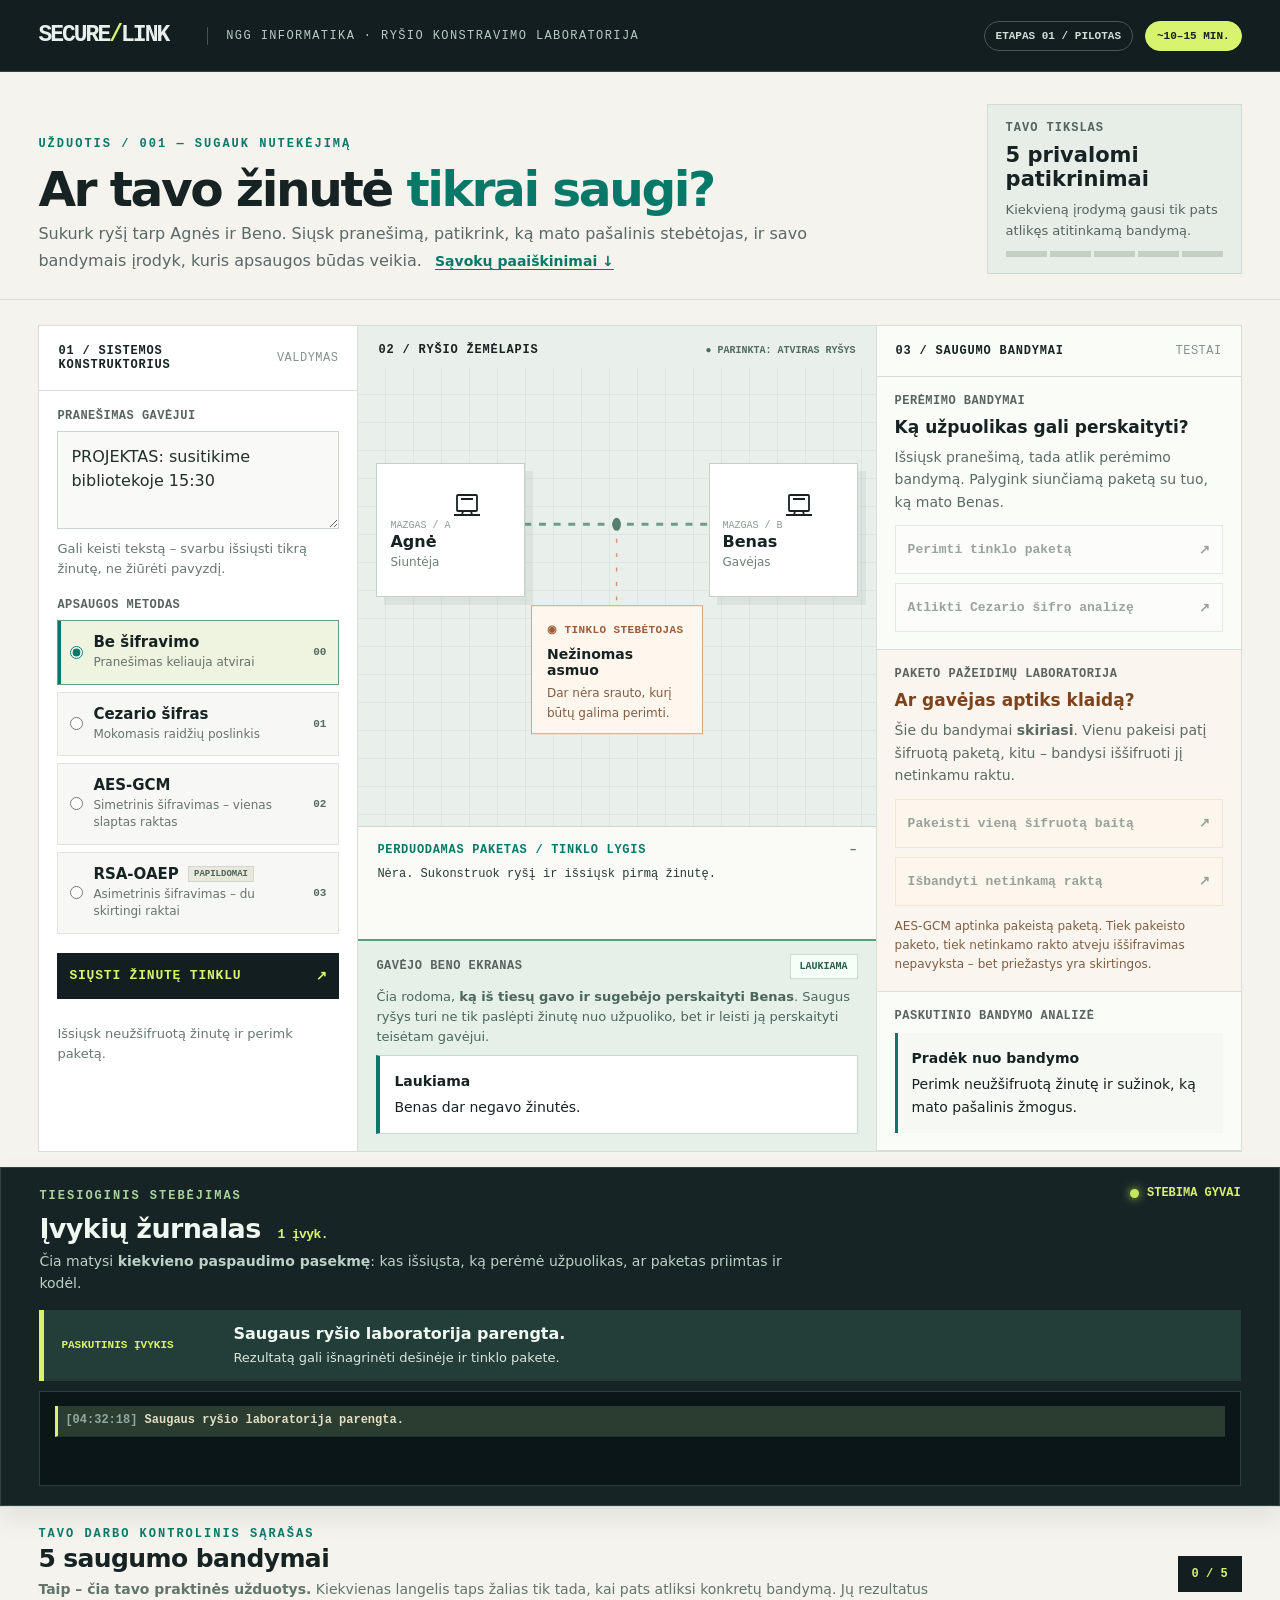
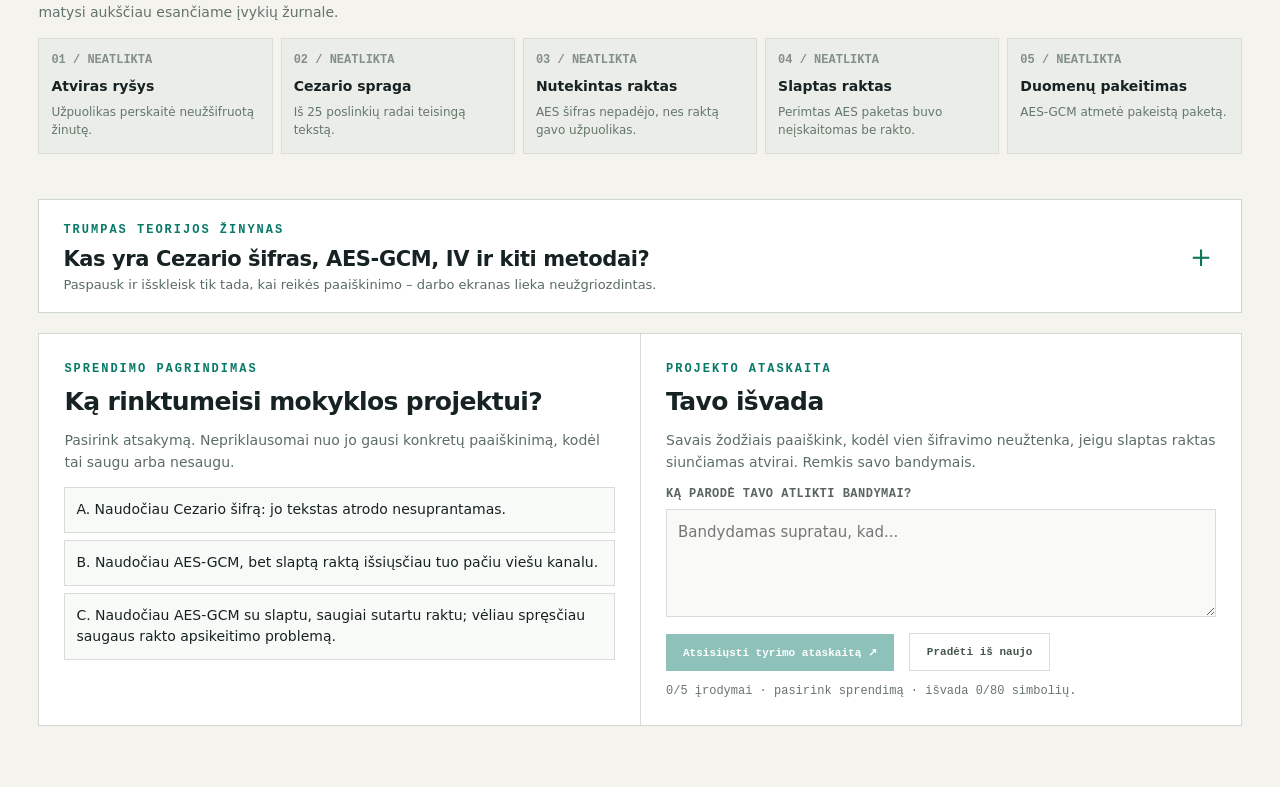
==== secure-link.html @ 9d801fdf "Add files via upload" ====
<!DOCTYPE html>
<html lang="lt">
<head>
<meta charset="utf-8">
<meta name="viewport" content="width=device-width, initial-scale=1">
<meta name="theme-color" content="#11191a">
<title>SECURE / LINK — ryšio konstravimo laboratorija</title>
<style>
:root{--paper:#f4f3ee;--ink:#172223;--ink2:#4b5858;--line:#d9ddd8;--dark:#131e20;--lime:#d8f36d;--teal:#087968;--orange:#f3ab68;--red:#b34d40;--green:#17795e;--mono:'Space Mono',ui-monospace,Consolas,monospace;--font:'DM Sans',system-ui,-apple-system,'Segoe UI',sans-serif}*{box-sizing:border-box}body{margin:0;background:var(--paper);color:var(--ink);font-family:var(--font)}button,input,textarea,select{font:inherit}button{cursor:pointer}button:disabled{opacity:.46;cursor:not-allowed}button:focus-visible,input:focus-visible,textarea:focus-visible,select:focus-visible{outline:3px solid #4a8bbf;outline-offset:3px}a{color:inherit}.top{height:72px;background:var(--dark);color:#e9f0eb;display:flex;align-items:center;gap:22px;padding:0 clamp(18px,3vw,46px);border-bottom:1px solid #344242}.brand{font:700 23px/1 var(--mono);letter-spacing:-2px;white-space:nowrap}.brand span{color:var(--lime)}.top-mid{font:400 10px/1.5 var(--mono);text-transform:uppercase;letter-spacing:1.4px;color:#b8c9c5;margin-left:17px;border-left:1px solid #465551;padding-left:18px}.top-right{margin-left:auto;display:flex;align-items:center;gap:12px}.pill{border:1px solid #475854;color:#d0ddd6;border-radius:99px;padding:8px 11px;font:700 10px var(--mono);white-space:nowrap}.pilot-pill{background:var(--lime);color:#172223;border-color:var(--lime)}.under{padding:32px clamp(18px,3vw,46px) 25px;display:flex;align-items:end;justify-content:space-between;gap:22px;border-bottom:1px solid var(--line)}.overline{font:700 10px/1.7 var(--mono);letter-spacing:2px;color:var(--teal)}h1{margin:10px 0 7px;font-size:clamp(30px,3.8vw,54px);line-height:1.02;letter-spacing:-2.4px;font-weight:800}h1 em{font-style:normal;color:var(--teal)}.intro{margin:0;max-width:620px;color:#5a6866;font-size:14px;line-height:1.5}.goal{background:#e7ede7;border:1px solid #cfdbd4;max-width:255px;min-width:210px;padding:16px 18px}.goal .label{font:700 10px var(--mono);letter-spacing:1px;color:#55635e}.goal strong{display:block;margin:8px 0;font-size:20px}.goal small{font-size:11px;color:#56645e}.workspace{display:grid;grid-template-columns:minmax(250px,295px) minmax(420px,1fr) minmax(280px,320px);gap:0;padding:25px clamp(18px,3vw,46px) 0;max-width:1740px;margin:auto}.pane{min-width:0;background:white;border:1px solid var(--line)}.pane+.pane{border-left:0}.pane-head{padding:17px 19px;border-bottom:1px solid var(--line);display:flex;align-items:center;justify-content:space-between;gap:9px}.pane-title{font:700 11px var(--mono);letter-spacing:.8px;text-transform:uppercase}.pane-code{font:10px var(--mono);color:#84938d}.controls{padding:18px;display:flex;flex-direction:column;gap:19px}.field-label{font:700 10px var(--mono);letter-spacing:.6px;color:#59645f;display:block;margin-bottom:8px;text-transform:uppercase}.message-input{width:100%;min-height:98px;padding:13px;border:1px solid #cad3ce;resize:vertical;line-height:1.5;color:#22302c;background:#f9faf8;font-size:14px;border-radius:0}.hint{color:#677670;font-size:11px;line-height:1.5;margin-top:6px}.mode-list{display:grid;gap:7px}.mode-choice{display:flex;align-items:center;gap:10px;padding:12px 10px;background:#f7f8f5;border:1px solid #e0e4de;cursor:pointer;transition:border-color .15s,background .15s}.mode-choice:has(input:checked){background:#eff4e0;border-color:#649e89;box-shadow:inset 3px 0 0 var(--teal)}.mode-choice input{accent-color:var(--teal);margin:0}.mode-choice b{font-size:13px;display:block}.mode-choice small{font-size:10px;display:block;color:#67736c;margin-top:3px}.mode-badge{margin-left:auto;font:700 9px var(--mono);color:#566b5d}.option-row{display:grid;grid-template-columns:1fr 1fr;gap:7px}.smallopt{font-size:12px;border:1px solid var(--line);background:#f7f9f6;min-height:48px;padding:9px;color:var(--ink2);text-align:center}.smallopt.active{background:#e5f2e5;border-color:#61a58e;color:#175c4c;font-weight:700}.control-slider{display:flex;gap:12px;align-items:center}.control-slider input{flex:1;min-width:0;accent-color:var(--teal)}.control-slider output{font:700 15px var(--mono);min-width:24px}.send{width:100%;background:var(--dark);color:var(--lime);padding:15px 12px;border:0;text-transform:uppercase;letter-spacing:.8px;font:700 12px var(--mono);display:flex;justify-content:space-between;align-items:center;gap:7px}.send:hover{background:#2c4545}.main-stage{background:#e9efea;position:relative;display:flex;flex-direction:column;min-height:585px;overflow:hidden}.stage-top{padding:17px 20px 10px;display:flex;align-items:center;justify-content:space-between}.stage-top .status{font:700 10px var(--mono);color:#4e6c5f}.network-board{position:relative;flex:1;min-height:330px;background:linear-gradient(rgba(102,126,114,.08) 1px,transparent 1px),linear-gradient(90deg,rgba(102,126,114,.08) 1px,transparent 1px);background-size:28px 28px;background-position:-1px -1px}.wires{position:absolute;inset:0;width:100%;height:100%;pointer-events:none}.wire{stroke:#6d9d8a;stroke-width:2.2;stroke-dasharray:8 9;fill:none}.wire-b{stroke:#de9366;stroke-width:1.7;stroke-dasharray:3 8;fill:none}.packet-dot{fill:#ffb46f;filter:drop-shadow(0 0 5px #db904d);opacity:0}.packet-dot.fly{opacity:1;animation:travel 1.4s ease-in-out forwards}@keyframes travel{0%{transform:translateX(0);opacity:0}10%{opacity:1}85%{opacity:1}100%{transform:translateX(100px);opacity:0}}.moving-packet{position:absolute;z-index:3;left:25%;top:30%;display:none;font:700 18px var(--mono);color:#c4663a;text-shadow:0 0 13px #ffd69b;pointer-events:none}.moving-packet.go{display:block;animation:packetTravel 1.15s ease-in-out both}@keyframes packetTravel{from{transform:translateX(0);opacity:0}15%{opacity:1}85%{opacity:1}to{transform:translateX(min(32vw,340px));opacity:0}}.endpoint{position:absolute;width:149px;min-height:134px;background:#fff;border:1px solid #c5d1c8;box-shadow:8px 8px 0 rgba(43,78,61,.07);z-index:1;padding:13px}.endpoint.sender{top:21%;left:3.5%}.endpoint.receiver{top:21%;right:3.5%}.endpoint .num{color:#8b9c93;font:10px var(--mono)}.endpoint svg{width:32px;height:32px;margin:13px 0 6px;stroke:var(--ink);fill:none;stroke-width:1.8}.endpoint strong{display:block;font-size:14px}.endpoint small{font-size:11px;color:#6c8075}.spy{position:absolute;left:50%;top:66%;transform:translate(-50%,-50%);width:172px;min-height:104px;border:1px solid #d3a580;background:#fff6ed;padding:12px 15px;z-index:1}.spy .spy-label{font:700 10px var(--mono);color:#a15b35;letter-spacing:.4px}.spy strong{display:block;margin:9px 0 4px;font-size:13px}.spy small{font-size:11px;color:#805c46;line-height:1.4}.packet-strip{border-top:1px solid #cad9ce;background:#fafbf7;min-height:113px;padding:16px 19px;display:grid;grid-template-columns:1fr auto;gap:10px}.packet-strip .strip-label{font:700 10px var(--mono);color:var(--teal);letter-spacing:.7px}.packet-text{font:11px/1.65 var(--mono);overflow-wrap:anywhere;color:#263934;margin-top:8px;max-height:64px;overflow:auto}.packet-tag{font:700 10px var(--mono);color:#637368;text-align:right}.inspect{background:#fafcf8;display:flex;flex-direction:column}.inspect-section{padding:17px 18px;border-bottom:1px solid #dbe0da}.inspect h3{font-size:14px;margin:7px 0 8px;line-height:1.3}.inspect p{font-size:12px;color:#5b6b63;line-height:1.55;margin:0 0 12px}.attack-buttons{display:grid;grid-template-columns:1fr;gap:7px}.attack{font:700 11px var(--mono);text-align:left;display:flex;justify-content:space-between;align-items:center;padding:13px 12px;border:1px solid #cbd6cc;background:#fff;gap:8px;color:#263c37}.attack:hover:not(:disabled){border-color:var(--teal);background:#edf7f1}.attack.warn{background:#fff7eb;border-color:#f0d5b6}.console{background:#162224;color:#dbebe3;margin:0;padding:14px 15px;font:11px/1.55 var(--mono);min-height:128px;max-height:218px;overflow-y:auto;white-space:pre-wrap;overflow-wrap:anywhere}.console .time{color:#91a9a0}.console .bad{color:#ffbe9e}.console .good{color:#ddf79c}.console .info{color:#e1dec4}.evidencebar{border-top:1px solid #d5dbd5;padding:17px clamp(18px,3vw,46px) 25px;max-width:1740px;margin:auto}.evidence-top{display:flex;gap:13px;align-items:center;justify-content:space-between;padding-bottom:15px}.evidence-top h2{font-size:22px;letter-spacing:-.6px;margin:0}.evidence-top p{margin:5px 0 0;font-size:12px;color:#63746c}.counter{font:700 12px var(--mono);background:var(--dark);color:var(--lime);padding:11px 14px}.proofgrid{display:grid;grid-template-columns:repeat(5,minmax(0,1fr));gap:8px}.proof{padding:14px 12px;min-height:92px;background:#ebede8;border:1px solid #d9dcd3;position:relative}.proof.done{background:#e8f1db;border-color:#9fc893}.proof .marker{font:700 10px var(--mono);color:#829088}.proof.done .marker{color:#19744d}.proof strong{display:block;margin-top:10px;font-size:12px;line-height:1.35}.reflection{margin:0 clamp(18px,3vw,46px) 60px;border:1px solid #d3d8d0;background:#fff;max-width:calc(1740px - 92px);display:grid;grid-template-columns:1fr 1fr}.reflection>div{padding:25px;min-width:0}.reflection>div+div{border-left:1px solid var(--line)}.reflection h2{margin:8px 0;font-size:23px;letter-spacing:-.6px}.reflection p{font-size:13px;color:#5c6e64;line-height:1.55}.quizopt{display:block;width:100%;padding:11px;text-align:left;border:1px solid #d7ddd6;background:#f8faf7;color:var(--ink);margin:7px 0;line-height:1.35;font-size:12px}.quizopt.chosen{border-color:var(--teal);background:#e8f1de;font-weight:700}.quizfeedback{font-size:12px;line-height:1.55;color:#415a4c;border-left:3px solid var(--teal);background:#eef6ee;padding:11px;margin-top:8px;display:none}.quizfeedback.show{display:block}.report-write{min-height:108px;width:100%;padding:11px;resize:vertical;background:#f9faf7;border:1px solid var(--line);font-size:13px;line-height:1.5}.download{background:var(--teal);color:white;padding:12px 17px;margin-top:12px;border:0;font:700 11px var(--mono)}.secondary-btn{background:white;color:#45564c;padding:12px 17px;border:1px solid var(--line);font:700 11px var(--mono);margin:12px 0 0 8px}.notice{font:11px/1.5 var(--mono);margin-top:11px;color:#67746e}.variant-list{display:none;max-height:180px;overflow-y:auto;border:1px solid #d7ddd5;background:#f9fbf8;margin-top:9px;padding:6px}.variant-list.open{display:block}.variant{width:100%;display:block;text-align:left;padding:8px 9px;border:0;border-bottom:1px solid #e7ebe5;background:transparent;font:10px/1.55 var(--mono);color:#2f413b;overflow-wrap:anywhere}.variant:hover{background:#e8f4e9}.variant.selected{background:#d0ecdd;font-weight:bold}.feedback{padding:11px 12px;font-size:12px;line-height:1.55;background:#f5f8f3;border-left:3px solid var(--teal);margin-top:10px}.feedback.warning{border-color:#b76937;background:#fff2e5}.feedback strong{display:block;margin-bottom:3px}.section-line{height:1px;background:#d8dcd6;margin:5px 0}.kbd{font:700 10px var(--mono);background:#eef1e9;color:#4a6455;padding:5px 8px;white-space:nowrap}.progress-details{margin-top:11px;display:grid;grid-template-columns:repeat(5,1fr);gap:3px}.progress-details span{height:6px;background:#c5cfc4}.progress-details span.done{background:#2a9474}.muted{color:#76847c}.inline-pair{display:flex;gap:7px;align-items:center;flex-wrap:wrap}.no-select{user-select:none}@media(max-width:1270px){.workspace{grid-template-columns:minmax(240px,300px) minmax(400px,1fr)}.inspect{grid-column:1/-1;display:grid;grid-template-columns:1fr 1fr 1fr}.inspect>.inspect-section{border-right:1px solid #dbe0da}.pane+.pane{border-left:1px solid var(--line)}.inspect .pane-head{grid-column:1/-1}.main-stage{min-height:550px}}@media(max-width:850px){.top-mid{display:none}.under{align-items:start}.goal{display:none}.workspace{grid-template-columns:1fr;gap:10px}.main-stage{min-height:480px}.inspect{display:block;grid-column:auto}.inspect .inspect-section{border-right:none}.proofgrid{grid-template-columns:repeat(2,1fr)}.reflection{grid-template-columns:1fr}.reflection>div+div{border-left:0;border-top:1px solid var(--line)}}@media(max-width:600px){.top{padding:0 16px;height:61px}.brand{font-size:19px}.top-right .pill:not(.pilot-pill){display:none}.under{padding:22px 17px}.workspace{padding:14px 12px 0}.evidencebar{padding:24px 13px}.reflection{margin:0 12px 35px}h1{letter-spacing:-1.3px}.network-board{min-height:290px}.endpoint{width:116px;min-height:117px;padding:9px}.endpoint svg{width:26px;height:26px;margin:8px 0 4px}.endpoint strong{font-size:12px}.endpoint small{font-size:10px}.spy{top:72%;width:144px;min-height:88px;padding:9px}.proofgrid{grid-template-columns:1fr 1fr}.proof{min-height:75px;padding:10px}.proof strong{font-size:11px}.packet-strip{grid-template-columns:1fr}}@media(prefers-reduced-motion:reduce){*,*:before,*:after{animation:none!important;transition:none!important;scroll-behavior:auto!important}}

/* SECURE LINK v2 – didesnis šriftas, vizualūs bandymai ir įvykių registras */
body{font-size:16px}
.top-mid{font-size:12px}.pill{font-size:11px}.overline{font-size:12px}.intro{font-size:16px;max-width:810px;line-height:1.65}
.goal .label{font-size:12px}.goal small{font-size:13px;line-height:1.5}.goal strong{font-size:21px}
.workspace{grid-template-columns:minmax(270px,320px) minmax(390px,1fr) minmax(310px,365px)}
.pane-title{font-size:12px}.pane-code,.field-label{font-size:12px;letter-spacing:.04em}.pane-head{padding:18px 19px}
.mode-choice b{font-size:15px}.mode-choice small{font-size:12px;line-height:1.45}.mode-badge{font-size:11px}.mode-choice{padding:12px}.hint{font-size:13px;line-height:1.55}
.message-input{font-size:16px}.send{font-size:13px}.smallopt{font-size:13px}.control-slider output{font-size:17px}
.endpoint strong{font-size:16px}.endpoint small{font-size:12px}.spy strong{font-size:14px}.spy small{font-size:12px}.spy .spy-label{font-size:11px}
.packet-strip .strip-label,.packet-tag{font-size:12px}.packet-text{font-size:12px}.inspect h3{font-size:17px}.inspect p{font-size:14px;line-height:1.6}
.attack{font-size:13px;min-height:49px}.attack-buttons{gap:9px}.feedback{font-size:14px;line-height:1.65;padding:14px}.feedback strong{font-size:14px}
.experiment-section{background:#faf6ef}.experiment-section h3{color:#7d431d}.experiment-note{font-size:12px!important;color:#805d42!important;margin:11px 0 0!important}
.extra-label{display:inline-flex;background:#e9e8dc;border:1px solid #cfd8ce;padding:2px 5px;font:700 9px var(--mono);letter-spacing:0;vertical-align:middle;margin-left:4px;color:#4a6459}
.rsa-control{background:#f5f7f1;border:1px solid #d7e0d7;padding:12px}.rsa-control p{font-size:13px;line-height:1.6;color:#4a5d56;margin:6px 0 0}
.recipient-pane{background:#e5f0e8;border-top:2px solid #5b9c7b;padding:13px 18px 17px}
.recipient-head{display:flex;align-items:center;justify-content:space-between;gap:12px}.recipient-head .field-label{margin:0}
.receipt-badge{font:800 10px var(--mono);color:#265e4b;background:#f3fff7;padding:6px 9px;border:1px solid #c7dbcf}
.recipient-why{font-size:13px;line-height:1.55;color:#4c665b;margin:8px 0}.recipient-pane .feedback{margin:0;background:#fff;border:1px solid #c7dacf;border-left:4px solid #087968}
.recipient-pane .feedback.warning{background:#fff3e7;border-color:#e3ac7f;border-left-color:#c96e38}
.event-ledger{max-width:1740px;margin:15px auto 0;padding:18px clamp(18px,3vw,46px) 19px;background:#162426;color:#eff9f2;border:1px solid #304142;box-shadow:0 11px 26px rgba(18,35,32,.09)}
.event-head{display:flex;justify-content:space-between;gap:18px;align-items:flex-start}.event-head h2{font-size:27px;letter-spacing:-.6px;margin:6px 0}.event-head h2 span{font:700 13px var(--mono);color:#d8f36d;margin-left:8px}.event-head p{font-size:14px;color:#bbd1c5;margin:0 0 15px;line-height:1.6;max-width:780px}
.event-head .overline{color:#a9d39a}.event-live{white-space:nowrap;display:flex;gap:8px;align-items:center;color:#d8f36d;font:700 12px var(--mono)}.live-dot{width:9px;height:9px;background:#c1e85b;border-radius:50%;box-shadow:0 0 10px #b5da57;animation:livePulse 2s infinite}
@keyframes livePulse{50%{opacity:.42}}.last-event{display:grid;grid-template-columns:160px minmax(160px,1fr);column-gap:12px;row-gap:5px;align-items:center;background:#233e38;padding:14px 17px;border-left:5px solid #d8f36d}
.last-event .event-signal{grid-row:span 2;font:700 11px var(--mono);color:#d8f36d}.last-event strong{font-size:16px}.last-event>span:last-child{font-size:13px;color:#d9e7dc;line-height:1.5}
.last-event.bad{background:#523528;border-color:#ffab74}.last-event.bad .event-signal{color:#ffbf90}
.event-ledger>.console{max-height:210px;min-height:95px;margin-top:10px;background:#0b1618;border:1px solid #2b403c;font-size:12px;line-height:1.8}
.event-ledger .console .logline{padding:4px 7px;border-bottom:1px solid #223034}
.event-ledger .console .logline:first-child{background:#2b3c31;border-left:3px solid #d8f36d;font-weight:700}
.event-ledger .console .logline.bad:first-child{background:#523528;border-left-color:#ffad7f}
.candidate-workbench{max-width:1740px;margin:15px auto 0;padding:22px clamp(18px,3vw,46px);border:1px solid #b9cdc0;background:#eef5ec}
.candidate-workbench[hidden]{display:none!important}.workbench-top{display:flex;align-items:flex-start;gap:20px;justify-content:space-between}
.workbench-top h2{font-size:25px;margin:7px 0}.workbench-top p{font-size:14px;line-height:1.6;color:#52685e;margin:0 0 15px}.candidate-workbench .variant-list{display:grid;grid-template-columns:repeat(3,minmax(0,1fr));gap:7px;max-height:none;overflow:visible;background:transparent;border:0;padding:0}
.candidate-workbench .variant{background:#fff;border:1px solid #cdd9cf;padding:12px;font:12px/1.6 var(--mono);min-height:67px;word-break:break-word}.candidate-workbench .variant:hover{background:#fff4d8;border-color:#cbad72}.candidate-workbench .variant.selected{background:#d7ecdd;border:2px solid #3e8f6a}.candidate-note{margin-top:12px;background:#f5faf4;border-left:4px solid #428768;padding:12px;font-size:14px;line-height:1.6}.candidate-note.error{border-color:#c47f47;background:#fff4e6}
.evidence-top p{font-size:14px;line-height:1.6;max-width:920px}.evidence-top h2{font-size:25px}.proof strong{font-size:14px}.proof .marker{font-size:12px}.proof{min-height:110px}
.reflection p{font-size:14px}.reflection h2{font-size:25px}.quizopt{font-size:14px;line-height:1.55}.quizfeedback{font-size:14px}.notice{font-size:12px}.report-write{font-size:15px}
.terms{max-width:1740px;margin:20px auto;padding:0 clamp(18px,3vw,46px)}.terms details{background:#fff;border:1px solid #cdd7cd}.terms summary{display:flex;align-items:center;justify-content:space-between;gap:14px;padding:20px 24px;cursor:pointer;list-style:none}.terms summary::-webkit-details-marker{display:none}
.terms summary>span:first-child{display:flex;flex-direction:column;gap:6px}.terms summary strong{font-size:21px;letter-spacing:-.4px}.terms summary small{font-size:13px;color:#586c60}.details-arrow{color:#0b765c;font-size:32px;line-height:1}.terms details[open] .details-arrow{transform:rotate(45deg)}.terms-intro{padding:15px 24px;font-size:14px;background:#f2f7ef;line-height:1.65}.term-grid{display:grid;grid-template-columns:repeat(4,minmax(0,1fr));gap:12px;padding:17px 24px}.term-grid article{border-left:3px solid #77aa91;background:#f7faf6;padding:13px}.term-grid h3{font-size:16px;margin:0 0 8px}.term-grid p{font-size:13px;line-height:1.65;margin:0;color:#4c6258}.term-footer{padding:0 24px 22px;font-size:13px;line-height:1.6;color:#506258}.knowledge-link{display:inline-block;text-decoration:underline;text-underline-offset:3px;font-size:14px;color:var(--teal);font-weight:700;margin-left:8px}
.flash-update{animation:flashBackground .75s ease-out 1}@keyframes flashBackground{0%{outline:3px solid #f9cb66;background:#fff2b3}100%{outline:0;background:transparent}}
@media(max-width:1270px){.workspace{grid-template-columns:minmax(270px,320px) minmax(390px,1fr)}.inspect{display:block;grid-column:1/-1}.term-grid{grid-template-columns:repeat(2,minmax(0,1fr))}}
@media(max-width:850px){.workspace{grid-template-columns:1fr}.candidate-workbench .variant-list{grid-template-columns:repeat(2,minmax(0,1fr))}.event-ledger{margin:12px 10px 0}.last-event{grid-template-columns:1fr}.last-event .event-signal{grid-row:auto}.event-live{font-size:11px}}
@media(max-width:600px){.event-head{flex-direction:column}.event-ledger{padding:15px}.candidate-workbench{margin:12px 10px;padding:14px}.candidate-workbench .variant-list{grid-template-columns:1fr}.workbench-top h2{font-size:20px}.term-grid{grid-template-columns:1fr}.terms{padding:0 12px}.terms summary{padding:16px}.terms summary strong{font-size:17px}.term-grid{padding:12px}.terms-intro{padding:12px}.term-footer{padding:12px}.recipient-why{font-size:12px}.last-event strong{font-size:15px}}

.proof-desc{font-size:12px;line-height:1.5;color:#64776b;margin:7px 0 0}.proof.done .proof-desc{color:#3f6651}
@media(max-width:600px){.proof-desc{font-size:11px}}
</style>
<style>
body.in-ngg .pilot-pill{background:#d8f36d;color:#172223}
body.in-ngg{overflow-x:hidden}
body.in-ngg .under{padding-top:21px}
body.in-ngg .under h1{font-size:clamp(25px,3vw,43px)}
body.in-ngg .workspace{padding-top:16px}
body.in-ngg .top-right .pilot-pill{display:none}
</style>
</head>
<body>
<header class="top"><div class="brand">SECURE<span>/</span>LINK</div><div class="top-mid">NGG Informatika · Ryšio konstravimo laboratorija</div><div class="top-right"><span class="pill">ETAPAS 01 / PILOTAS</span><span class="pill pilot-pill">~10–15 MIN.</span></div></header>
<section class="under"><div><div class="overline">UŽDUOTIS / 001 — SUGAUK NUTEKĖJIMĄ</div><h1>Ar tavo žinutė <em>tikrai saugi?</em></h1><p class="intro">Sukurk ryšį tarp Agnės ir Beno. Siųsk pranešimą, patikrink, ką mato pašalinis stebėtojas, ir savo bandymais įrodyk, kuris apsaugos būdas veikia. <a class="knowledge-link" href="#sąvokų-žinynas">Sąvokų paaiškinimai ↓</a></p></div><div class="goal"><div class="label">TAVO TIKSLAS</div><strong>5 privalomi patikrinimai</strong><small>Kiekvieną įrodymą gausi tik pats atlikęs atitinkamą bandymą.</small><div class="progress-details" id="topProgress" aria-label="Tyrimo pažanga"></div></div></section>
<main class="workspace">
<section class="pane"><div class="pane-head"><span class="pane-title">01 / SISTEMOS KONSTRUKTORIUS</span><span class="pane-code">VALDYMAS</span></div><div class="controls">
<div><label class="field-label" for="message">Pranešimas gavėjui</label><textarea id="message" class="message-input" maxlength="120" spellcheck="false">PROJEKTAS: susitikime bibliotekoje 15:30</textarea><div class="hint">Gali keisti tekstą – svarbu išsiųsti tikrą žinutę, ne žiūrėti pavyzdį.</div></div>
<div><span class="field-label">Apsaugos metodas</span><div class="mode-list"><label class="mode-choice"><input type="radio" name="mode" value="plain" checked><span><b>Be šifravimo</b><small>Pranešimas keliauja atvirai</small></span><span class="mode-badge">00</span></label><label class="mode-choice"><input type="radio" name="mode" value="caesar"><span><b>Cezario šifras</b><small>Mokomasis raidžių poslinkis</small></span><span class="mode-badge">01</span></label><label class="mode-choice"><input type="radio" name="mode" value="aes"><span><b>AES-GCM</b><small>Simetrinis šifravimas – vienas slaptas raktas</small></span><span class="mode-badge">02</span></label>
<label class="mode-choice"><input type="radio" name="mode" value="rsa"><span><b>RSA-OAEP <span class="extra-label">PAPILDOMAI</span></b><small>Asimetrinis šifravimas – du skirtingi raktai</small></span><span class="mode-badge">03</span></label></div></div>
<div id="caesarControl" hidden><label class="field-label" for="shift">Pasirink slaptą poslinkį</label><div class="control-slider"><input id="shift" type="range" min="1" max="25" value="7"><output id="shiftValue">7</output></div><div class="hint">Demonstracijoje keičiamos A–Z lotyniškos raidės. Tai nesaugus šifras.</div></div>
<div id="aesControl" hidden><span class="field-label">Kaip bendras AES raktas atsidurs pas Beną?</span><div class="option-row"><button class="smallopt" id="keyPrivate" type="button">Saugus išankstinis susitarimas</button><button class="smallopt" id="keyLeak" type="button">Tuo pačiu viešu kanalu</button></div><div class="hint" id="shareHint">Šiame etape laikome, kad Agnė ir Benas jau turi bendrą raktą. Vėliau nagrinėsime, kaip jį perduoti saugiai.</div></div>
<div id="rsaControl" hidden class="rsa-control"><div class="field-label">Viešasis ir privatusis raktai</div><p>Programa sugeneruos Beno <strong>viešąjį</strong> ir <strong>privatųjį</strong> raktus. Agnė užšifruos naudodama viešąjį, o Benas iššifruos privačiuoju. Tik trumpoms žinutėms – ilgiems duomenims naudojamas hibridinis šifravimas.</p></div>
<button class="send" id="send" type="button"><span>Siųsti žinutę tinklu</span><span aria-hidden="true">↗</span></button><div id="controlFeedback" class="hint" role="status">Pirmiausia išsiųsk žinutę be šifravimo, tada ją perimk.</div>
</div></section>
<section class="pane main-stage"><div class="stage-top"><span class="pane-title">02 / RYŠIO ŽEMĖLAPIS</span><span class="status" id="stageStatus">● SISTEMA PARUOŠTA</span></div><div class="network-board" role="img" aria-label="Agnė siunčia žinutę Benui per tinklą, kurį stebi įsilaužėlis">
<svg class="wires" viewBox="0 0 600 350" preserveAspectRatio="none" aria-hidden="true"><path class="wire" d="M125,120 L475,120"/><path class="wire-b" d="M300,120 L300,246"/><circle cx="300" cy="120" r="5" fill="#557e6f"/><path d="m455 110 20 10-20 10" fill="none" stroke="#6d9d8a" stroke-width="2"/><path d="m290 234 10 12 10-12" fill="none" stroke="#d89c75" stroke-width="2"/></svg>
<div id="packetMotion" class="moving-packet" aria-hidden="true">▰</div><div class="endpoint sender"><span class="num">MAZGAS / A</span><svg viewBox="0 0 32 32" aria-hidden="true"><rect x="6" y="5" width="20" height="16" rx="1"/><path d="M3 25h26M12 21l-1 4M20 21l1 4M10 9h12"/></svg><strong>Agnė</strong><small>Siuntėja</small></div>
<div class="endpoint receiver"><span class="num">MAZGAS / B</span><svg viewBox="0 0 32 32" aria-hidden="true"><rect x="6" y="5" width="20" height="16" rx="1"/><path d="M3 25h26M12 21l-1 4M20 21l1 4M10 9h12"/></svg><strong>Benas</strong><small>Gavėjas</small></div>
<div class="spy"><span class="spy-label">◉ TINKLO STEBĖTOJAS</span><strong>Nežinomas asmuo</strong><small id="spyState">Dar nėra srauto, kurį būtų galima perimti.</small></div>
</div><div class="packet-strip"><div><div class="strip-label">PERDUODAMAS PAKETAS / TINKLO LYGIS</div><div id="packetView" class="packet-text" aria-live="polite">Nėra. Sukonstruok ryšį ir išsiųsk pirmą žinutę.</div></div><span class="packet-tag" id="packetTag">–</span></div>
<div class="recipient-pane"><div class="recipient-head"><span class="field-label">GAVĖJO BENO EKRANAS</span><span id="receiverBadge" class="receipt-badge">LAUKIAMA</span></div><p class="recipient-why">Čia rodoma, <strong>ką iš tiesų gavo ir sugebėjo perskaityti Benas</strong>. Saugus ryšys turi ne tik paslėpti žinutę nuo užpuoliko, bet ir leisti ją perskaityti teisėtam gavėjui.</p><div id="receiverView" class="feedback"><strong>Laukiama</strong>Benas dar negavo žinutės.</div></div></section>
<section class="pane inspect"><div class="pane-head"><span class="pane-title">03 / SAUGUMO BANDYMAI</span><span class="pane-code">TESTAI</span></div>
<div class="inspect-section"><span class="field-label">Perėmimo bandymai</span><h3>Ką užpuolikas gali perskaityti?</h3><p>Išsiųsk pranešimą, tada atlik perėmimo bandymą. Palygink siunčiamą paketą su tuo, ką mato Benas.</p><div class="attack-buttons"><button class="attack" id="intercept" type="button" disabled>Perimti tinklo paketą <span aria-hidden="true">↗</span></button><button class="attack" id="bruteforce" type="button" disabled>Atlikti Cezario šifro analizę <span aria-hidden="true">↗</span></button></div></div>
<div class="inspect-section experiment-section"><span class="field-label">Paketo pažeidimų laboratorija</span><h3>Ar gavėjas aptiks klaidą?</h3><p>Šie du bandymai <strong>skiriasi</strong>. Vienu pakeisi patį šifruotą paketą, kitu – bandysi iššifruoti jį netinkamu raktu.</p><div class="attack-buttons"><button class="attack warn" id="tamper" type="button" disabled>Pakeisti vieną šifruotą baitą <span aria-hidden="true">↗</span></button><button class="attack warn" id="wrongKey" type="button" disabled>Išbandyti netinkamą raktą <span aria-hidden="true">↗</span></button></div><p class="experiment-note">AES-GCM aptinka pakeistą paketą. Tiek pakeisto paketo, tiek netinkamo rakto atveju iššifravimas nepavyksta – bet priežastys yra skirtingos.</p></div>
<div class="inspect-section"><span class="field-label">Paskutinio bandymo analizė</span><div id="feedback" class="feedback" role="status"><strong>Pradėk nuo bandymo</strong>Perimk neužšifruotą žinutę ir sužinok, ką mato pašalinis žmogus.</div></div></section>
</main>
<section id="caesarWorkbench" class="candidate-workbench" hidden><div class="workbench-top"><div><div class="overline">CEZARIO ŠIFRO BANDYMAI</div><h2>Iš 25 bandymų išrink prasmingą žinutę</h2><p>Raktai čia išbandomi automatiškai. <strong>Tavo darbas:</strong> palyginti gautus tekstus ir pasirinkti tą, kuris atitinka siunčiamą pranešimą.</p></div><button id="closeVariants" class="smallopt" type="button">Uždaryti</button></div><div id="variants" class="variant-list" aria-label="Cezario šifro iššifravimo bandymai"></div><div id="candidateNote" role="status" class="candidate-note">Pasirink vieną variantą. Patikrinimas parodys, ar tavo išvada teisinga.</div></section>
<section class="event-ledger" aria-labelledby="eventTitle"><div class="event-head"><div><div class="overline">TIESIOGINIS STEBĖJIMAS</div><h2 id="eventTitle">Įvykių žurnalas <span id="eventCount">0</span></h2><p>Čia matysi <strong>kiekvieno paspaudimo pasekmę</strong>: kas išsiųsta, ką perėmė užpuolikas, ar paketas priimtas ir kodėl.</p></div><div class="event-live"><span class="live-dot" aria-hidden="true"></span> STEBIMA GYVAI</div></div><div id="lastEvent" class="last-event" role="status"><span class="event-signal">PASKUTINIS ĮVYKIS</span><strong>Laboratorija pasiruošusi</strong><span>Pasirink apsaugą ir išsiųsk pirmą žinutę.</span></div><div class="console" id="console" aria-label="Visų veiksmų įvykių žurnalas" aria-live="polite"></div></section>
<section class="evidencebar"><div class="evidence-top"><div><div class="overline">TAVO DARBO KONTROLINIS SĄRAŠAS</div><h2>5 saugumo bandymai</h2><p><strong>Taip – čia tavo praktinės užduotys.</strong> Kiekvienas langelis taps žalias tik tada, kai pats atliksi konkretų bandymą. Jų rezultatus matysi aukščiau esančiame įvykių žurnale.</p></div><div class="counter" id="progressCount">0 / 5</div></div><div class="proofgrid" id="proofGrid"></div></section>
<section class="terms" id="sąvokų-žinynas"><details><summary><span><span class="overline">TRUMPAS TEORIJOS ŽINYNAS</span><strong>Kas yra Cezario šifras, AES-GCM, IV ir kiti metodai?</strong><small>Paspausk ir išskleisk tik tada, kai reikės paaiškinimo – darbo ekranas lieka neužgriozdintas.</small></span><span class="details-arrow" aria-hidden="true">＋</span></summary><div class="terms-intro">Tai pagalba eksperimentuojant, ne papildomas testas. Atskiri metodai atlieka skirtingas funkcijas: <b>ne visos kriptografinės operacijos yra šifravimas.</b></div><div class="term-grid">
<article><h3>Cezario šifras</h3><p>Istorinis raidžių perstūmimas per nustatytą skaičių pozicijų. 26 raidžių abėcėlėje yra tik 25 netrivialūs poslinkiai, todėl juos lengva patikrinti visus. Šiuolaikinei apsaugai netinka.</p></article>
<article><h3>AES-GCM</h3><p>Modernus <b>simetrinis</b> šifravimas: Agnė ir Benas naudoja tą patį slaptą AES raktą. GCM režimas leidžia ne tik paslėpti turinį, bet ir patikrinti, ar šifruoti duomenys nebuvo pakeisti.</p></article>
<article><h3>IV / nonce</h3><p>Inicijavimo vektorius (IV) – papildoma šifravimo reikšmė. Čia kiekvienam AES-GCM šifravimui sugeneruojamas naujas 12 baitų IV. <b>IV nėra slaptas raktas</b>, bet naudojant tą patį raktą jo kartoti negalima.</p></article>
<article><h3>Autentifikavimo žyma</h3><p>AES-GCM šifruotas paketas turi autentifikavimo žymą. Jei paketo baitai ar žyma pakeičiami, gavėjo patikrinimas nepavyksta. Žyma pati savaime neįrodo, <em>kuris žmogus</em> išsiuntė paketą.</p></article>
<article><h3>RSA-OAEP</h3><p><b>Asimetrinis</b> šifravimas: yra du susiję raktai. Viešuoju šifruojama trumpa žinutė, privačiuoju ji iššifruojama. Dideliems failams tiesioginis RSA nepraktiškas, todėl derinamas su AES.</p></article>
<article><h3>Hibridinis šifravimas</h3><p>Naudojami abu principai: AES šifruoja pranešimą, o gavėjo viešasis raktas padeda saugiai perduoti AES raktą. Tai bus svarbi vėlesnio projekto dalis.</p></article>
<article><h3>Maiša (SHA-256)</h3><p>Maišos funkcija iš duomenų apskaičiuoja santrauką. Tai <b>ne šifravimas</b>: iš maišos nėra įprasto „iššifruoti“ veiksmo. Ji padeda lyginti duomenų vientisumą.</p></article>
<article><h3>Skaitmeninis parašas ir sertifikatas</h3><p>Parašu galima patikrinti duomenų vientisumą ir ryšį su pasirašymo raktu. Sertifikatas padeda patikrinti, kam priklauso viešasis raktas; pats šifravimas savaime tapatybės negarantuoja.</p></article>
</div><p class="term-footer">Papildomi AES režimai, pvz., CTR ir CBC, egzistuoja, tačiau be papildomos autentifikavimo apsaugos jie netikrina duomenų pakeitimų taip, kaip AES-GCM. Dėl aiškumo šioje demonstracijoje pasirinktas AES-GCM.</p></details></section>
<section class="reflection" aria-label="Galutinė tyrimo ataskaita"><div><div class="overline">SPRENDIMO PAGRINDIMAS</div><h2>Ką rinktumeisi mokyklos projektui?</h2><p>Pasirink atsakymą. Nepriklausomai nuo jo gausi konkretų paaiškinimą, kodėl tai saugu arba nesaugu.</p><div id="quizOptions"></div><div id="quizFeedback" class="quizfeedback" role="status"></div></div><div><div class="overline">PROJEKTO ATASKAITA</div><h2>Tavo išvada</h2><p>Savais žodžiais paaiškink, kodėl vien šifravimo neužtenka, jeigu slaptas raktas siunčiamas atvirai. Remkis savo bandymais.</p><label class="field-label" for="conclusion">Ką parodė tavo atlikti bandymai?</label><textarea id="conclusion" class="report-write" maxlength="1600" placeholder="Bandydamas supratau, kad..." aria-describedby="reportHint"></textarea><div class="inline-pair"><button id="download" class="download" type="button" disabled>Atsisiųsti tyrimo ataskaitą ↗</button><button id="restart" class="secondary-btn" type="button">Pradėti iš naujo</button></div><div class="notice" id="reportHint" role="status">Norint baigti: surink 5 įrodymus, pasirink argumentuotą atsakymą ir parašyk išvadą (bent 80 simbolių).</div></div></section>
<script>
(()=>{'use strict';
const $=id=>document.getElementById(id);const enc=new TextEncoder(),dec=new TextDecoder();
const PROOF=[['Atviras ryšys','Užpuolikas perskaitė neužšifruotą žinutę.'],['Cezario spraga','Iš 25 poslinkių radai teisingą tekstą.'],['Nutekintas raktas','AES šifras nepadėjo, nes raktą gavo užpuolikas.'],['Slaptas raktas','Perimtas AES paketas buvo neįskaitomas be rakto.'],['Duomenų pakeitimas','AES-GCM atmetė pakeistą paketą.']];
const EMBED=new URLSearchParams(location.search).get('embed')==='1';const BRIDGE_ID=new URLSearchParams(location.search).get('bridge')||'';const saved=EMBED?{}:(()=>{try{return JSON.parse(localStorage.getItem('securelink_pilot_02')||'null')||{}}catch{return {}}})();
const state={mode:'plain',share:'private',shift:7,key:null,tx:null,proof:Array.isArray(saved.proof)&&saved.proof.length===5?saved.proof.map(Boolean):[false,false,false,false,false],quiz:saved.quiz??null,log:[],lastAction:'',answer:saved.answer||'',busy:false};
const now=()=>new Date().toLocaleTimeString('lt-LT',{hour12:false,hour:'2-digit',minute:'2-digit',second:'2-digit'});
function safe(s){return String(s).replace(/[&<>"']/g,c=>({'&':'&amp;','<':'&lt;','>':'&gt;','"':'&quot;',"'":'&#39;'}[c]))}
function log(message,kind='info'){
 state.log.unshift({time:now(),message:String(message),kind});state.log=state.log.slice(0,35);
 const panel=$('console'); panel.innerHTML=state.log.map(x=>`<div class="logline ${x.kind}"><span class="time">[${x.time}]</span> <span class="${x.kind}">${safe(x.message)}</span></div>`).join('');panel.scrollTop=0;
 $('eventCount').textContent=state.log.length+' įvyk.';
 const last=$('lastEvent');last.className='last-event'+(kind==='bad'?' bad':'');
 last.innerHTML=`<span class="event-signal">PASKUTINIS ĮVYKIS</span><strong>${safe(message)}</strong><span>${kind==='bad'?'Aptikta saugumo problema arba neteisinga konfigūracija.':'Rezultatą gali išnagrinėti dešinėje ir tinklo pakete.'}</span>`;
 flash(last);
}
function feedback(head,desc,warning=false){$('feedback').className='feedback'+(warning?' warning':'');$('feedback').innerHTML=`<strong>${safe(head)}</strong>${safe(desc)}`;flash($('feedback'))}
function receiver(head,desc,warning=false){$('receiverView').className='feedback'+(warning?' warning':'');$('receiverView').innerHTML=`<strong>${safe(head)}</strong>${safe(desc)}`;$('receiverBadge').textContent=warning?'ATMETĖ':head==='Laukiama'?'LAUKIAMA':'GAUTA';flash($('receiverView'))}
function store(){const payload={proof:state.proof.slice(),quiz:state.quiz,answer:$('conclusion').value.slice(0,1600)};
 if(EMBED){window.parent.postMessage({type:'secure-link-save',bridge:BRIDGE_ID,payload},location.origin);return}
 try{localStorage.setItem('securelink_pilot_02',JSON.stringify(payload))}catch{}}
function mark(n){if(!state.proof[n])state.proof[n]=true;updateProgress();store()}
function updateProgress(){const n=state.proof.filter(Boolean).length;$('progressCount').textContent=n+' / 5';$('topProgress').innerHTML=state.proof.map(b=>`<span class="${b?'done':''}"></span>`).join('');$('proofGrid').innerHTML=PROOF.map((x,i)=>`<div class="proof ${state.proof[i]?'done':''}"><div class="marker">${String(i+1).padStart(2,'0')} / ${state.proof[i]?'✓ ATLIKTA':'NEATLIKTA'}</div><strong>${x[0]}</strong><p class="proof-desc">${x[1]}</p></div>`).join('');updateReport()}
function caesar(text,shift){return [...text].map(c=>{const x=c.charCodeAt(0);if(x>=65&&x<=90)return String.fromCharCode(65+(x-65+shift+26)%26);if(x>=97&&x<=122)return String.fromCharCode(97+(x-97+shift+26)%26);return c}).join('')}
function b64(bytes){let s='';for(let i=0;i<bytes.length;i++)s+=String.fromCharCode(bytes[i]);return btoa(s)}
function brief(s,n=190){return String(s).length>n?String(s).slice(0,n)+' …':String(s)}
function flash(el){if(!el)return;el.classList.remove('flash-update');void el.offsetWidth;el.classList.add('flash-update')}
function facts(title,body){$('controlFeedback').textContent=title+' – '+body;}

function configure(){
 state.mode=document.querySelector('input[name="mode"]:checked').value;
 $('caesarControl').hidden=state.mode!=='caesar';$('aesControl').hidden=state.mode!=='aes';$('rsaControl').hidden=state.mode!=='rsa';
 $('keyPrivate').classList.toggle('active',state.share==='private');$('keyLeak').classList.toggle('active',state.share==='leak');
 $('shareHint').textContent=state.share==='leak'?'Raktas keliauja tuo pačiu nesaugiu kanalu. Užpuolikas jį taip pat gali perimti.':'Agnė ir Benas jau turi iš anksto saugiai sutartą AES raktą. Kaip tokį raktą apsikeisti saugiai, mokysimės vėliau.';
 $('stageStatus').textContent='● PARINKTA: '+({plain:'ATVIRAS RYŠYS',caesar:'CEZARIO ŠIFRAS',aes:'AES-GCM',rsa:'RSA-OAEP'}[state.mode]);
 const instruction={plain:'Išsiųsk neužšifruotą žinutę ir perimk paketą.',caesar:'Pasirink raidžių poslinkį. Po siuntimo išbandyk 25 raktus.',aes:'Nuspręsk, kaip perduotas slaptas raktas, ir siųsk AES-GCM paketą.',rsa:'Įvedęs trumpą žinutę išsiųsk ją RSA viešuoju raktu. Patikrink, ką gali užpuolikas.'};
 $('controlFeedback').textContent=instruction[state.mode];
}
function invalidate(){if(!state.tx)return;state.tx=null;$('packetView').textContent='Pakeitei ryšio nustatymus. Išsiųsk naują žinutę, kad juos išbandytum.';$('packetTag').textContent='PARUOŠTA';$('spyState').textContent='Laukiama naujo paketo';receiver('Laukiama','Žinutė gavėjui dar neišsiųsta.');enableActions()}
function enableActions(){const tx=state.tx;$('intercept').disabled=!tx;$('bruteforce').disabled=!(tx&&tx.mode==='caesar');$('tamper').disabled=!(tx&&(tx.mode==='aes'||tx.mode==='rsa'));$('wrongKey').disabled=!(tx&&(tx.mode==='aes'||tx.mode==='rsa'));$('caesarWorkbench').hidden=true;$('variants').innerHTML=''}
async function send(){
 if(state.busy)return;const text=$('message').value.trim();if(text.length<9){feedback('Per trumpas pranešimas','Parašyk bent 9 simbolius, kad matytume, ką bandome apsaugoti.',true);return}
 state.busy=true;$('send').disabled=true;let tx;
 try{
  if(state.mode==='aes'){
   if(!globalThis.crypto?.subtle)throw Error('AES naršyklėje veikia tik saugiame HTTPS kontekste arba localhost.');
   const key=await crypto.subtle.generateKey({name:'AES-GCM',length:256},false,['encrypt','decrypt']);
   const iv=crypto.getRandomValues(new Uint8Array(12));
   const bytes=new Uint8Array(await crypto.subtle.encrypt({name:'AES-GCM',iv},key,enc.encode(text)));
   const result=await crypto.subtle.decrypt({name:'AES-GCM',iv},key,bytes);
   tx={mode:'aes',text,packet:b64(bytes),bytes,iv,key,share:state.share,delivered:dec.decode(result)};
  }else if(state.mode==='rsa'){
   if(!globalThis.crypto?.subtle)throw Error('RSA naršyklėje veikia tik saugiame HTTPS kontekste arba localhost.');
   if(enc.encode(text).length>190)throw Error('RSA-OAEP su 2048 bitų raktu ir SHA-256 leidžia šifruoti iki 190 baitų. Sutrumpink tekstą. Ilgus duomenis reikia šifruoti AES.');
   const pair=await crypto.subtle.generateKey({name:'RSA-OAEP',modulusLength:2048,publicExponent:new Uint8Array([1,0,1]),hash:'SHA-256'},false,['encrypt','decrypt']);
   const bytes=new Uint8Array(await crypto.subtle.encrypt({name:'RSA-OAEP'},pair.publicKey,enc.encode(text)));
   const result=await crypto.subtle.decrypt({name:'RSA-OAEP'},pair.privateKey,bytes);
   tx={mode:'rsa',text,packet:b64(bytes),bytes,pair,delivered:dec.decode(result)};
  }else if(state.mode==='caesar')tx={mode:'caesar',text,packet:caesar(text,state.shift),shift:state.shift,delivered:text};
  else tx={mode:'plain',text,packet:text,delivered:text};
  state.tx=tx;
  const pulse=$('packetMotion');pulse.classList.remove('go');void pulse.offsetWidth;pulse.classList.add('go');
  $('packetTag').textContent={plain:'PLAIN / 01',caesar:'SHIFT / 01',aes:'AES-256-GCM / 01',rsa:'RSA-OAEP / 01'}[tx.mode];
  $('packetView').textContent=tx.mode==='aes'?'IV (12 baitų, viešas): '+b64(tx.iv)+' • UŽŠIFRUOTAS TURINYS + ŽYMA: '+brief(tx.packet,370):tx.packet;
  $('spyState').textContent='Srautas matomas. Paleisk perėmimo bandymą.';
  receiver('Pranešimas sėkmingai gautas',`Benas perskaitė: „${brief(tx.delivered,145)}“. ${tx.mode==='aes'?'Iššifruota su bendru AES raktu.':tx.mode==='rsa'?'Iššifruota su Beno privačiuoju RSA raktu.':'Gavėjas atkuria tekstą pagal pasirinktą metodą.'}`);
  feedback('Paketas išsiųstas','Kairėje gali keisti ryšio metodą. Dabar atlik perėmimo arba paketo pažeidimo bandymą.');
  log('Išsiųstas '+tx.mode.toUpperCase()+' paketas; Benas jį gavo.','good');enableActions();flash($('packetView'));$('stageStatus').textContent='● PRANEŠIMAS PRISTATYTAS';
 }catch(err){feedback('Bandymas nepavyko',err.message||'Kriptografinė operacija nepavyko.',true);log('Siuntimo klaida: '+String(err.message||err),'bad')}
 finally{state.busy=false;$('send').disabled=false}
}
async function intercept(){
 const tx=state.tx;if(!tx)return;
 try{
 if(tx.mode==='plain'){feedback('PERIMTA: žinutė perskaityta',`Užpuolikas pamatė visą tekstą: „${brief(tx.text,140)}“. Atviras ryšys konfidencialumo nesaugo.`,true);log('Užpuolikas perskaitė atvirą žinutę.','bad');$('spyState').textContent='PERSKAITYTA: '+brief(tx.text,54);mark(0)}
 else if(tx.mode==='caesar'){feedback('Perimtas Cezario šifras',`Užpuolikas mato: „${brief(tx.packet,130)}“. Šifras atrodo painus, tačiau turi tik 25 netrivialius poslinkius. Išbandyk juos, surask suprantamą tekstą.`);$('spyState').textContent='MATOMA: '+brief(tx.packet,52);log('Perimtas Cezario šifro tekstas, dabar jį galima analizuoti.','info')}
 else if(tx.mode==='rsa'){feedback('RSA paketas perimtas','Užpuolikas gavo užšifruotus baitus. Vien viešojo rakto neužtenka pranešimui iššifruoti – reikalingas Beno privatusis raktas. Vis dėlto šifravimas nepatvirtina, ar viešasis raktas tikrai priklauso Benui.');$('spyState').textContent='RSA PERIMTA • NETURI PRIVATAUS RAKTO';log('RSA paketas perimtas, bet be privataus rakto neperskaitytas.','good')}
 else if(tx.share==='leak'){const real=await crypto.subtle.decrypt({name:'AES-GCM',iv:tx.iv},tx.key,tx.bytes);const decoded=dec.decode(real);feedback('KRITINĖ KLAIDA: nutekėjo raktas',`Užpuolikas gavo AES raktą tuo pačiu viešu kanalu ir sėkmingai atkūrė žinutę: „${brief(decoded,140)}“. Šifras nebuvo nulaužtas – buvo prarastas raktas.`,true);$('spyState').textContent='IŠŠIFRUOTA, NES RAKTAS NUTEKĖJO';log('Užpuolikas iššifravo žinutę nutekintu AES raktu.','bad');mark(2)}
 else{feedback('Perimta, tačiau neperskaitoma','Užpuolikas gali kopijuoti IV ir užšifruotus baitus, bet be slapto AES rakto negali atkurti pranešimo. IV nėra paslaptis.');$('spyState').textContent='DUOMENYS PERIMTI • RAKTO NĖRA';log('AES paketas perimtas: žinutė be rakto neperskaitoma.','good');mark(3)}
 }catch(err){feedback('Perėmimo bandymo klaida',err.message||'Operacija nepavyko.',true)}
}
function brute(){
 const tx=state.tx;if(!tx||tx.mode!=='caesar')return;
 const holder=$('variants');holder.innerHTML='';
 for(let guess=1;guess<=25;guess++){
  const label=caesar(tx.packet,26-guess),b=document.createElement('button');b.type='button';b.className='variant';b.textContent=`Raktas ${String(guess).padStart(2,'0')} → ${brief(label,95)}`;
  b.addEventListener('click',()=>{
   holder.querySelectorAll('button').forEach(n=>n.classList.remove('selected'));b.classList.add('selected');const note=$('candidateNote');
   if(guess===tx.shift){const desc=`Poslinkis ${guess} atkūrė originalų tekstą. Užpuolikui užteko vos 25 bandymų – Cezario šifras nėra saugus.`;feedback('RASTAS TEISINGAS RAKTAS',desc,true);note.className='candidate-note';note.textContent='✓ '+desc;$('spyState').textContent='NULAUŽTA: '+brief(tx.text,45);log('Cezario šifras nulaužtas parinkus poslinkį '+guess+'.','bad');mark(1)}
   else{const desc=`Poslinkis ${guess} nesutampa su siuntėjo naudotu. Palygink, ar gautas tekstas skaitomas.`;feedback('Bandymas netiko',desc);note.className='candidate-note error';note.textContent=desc;log('Cezario rakto bandymas '+guess+': neatkūrė originalo.','info')}
   flash(note);
  });holder.appendChild(b)
 }
 $('caesarWorkbench').hidden=false;
 feedback('25 galimi poslinkiai','Žemiau atidaryta atskira raktų analizės darbo erdvė. Surask prasmingą žinutę.');log('Sugeneruoti 25 galimi Cezario rakto variantai.','info');
 $('caesarWorkbench').scrollIntoView({behavior:'smooth',block:'start'});
}
async function tamper(){
 const tx=state.tx;if(!tx||!['aes','rsa'].includes(tx.mode))return;
 const copy=new Uint8Array(tx.bytes);copy[0]^=1;
 try{await crypto.subtle.decrypt(tx.mode==='aes'?{name:'AES-GCM',iv:tx.iv}:{name:'RSA-OAEP'},tx.mode==='aes'?tx.key:tx.pair.privateKey,copy);
 feedback('Netikėtas rezultatas','Pakeistas paketas buvo priimtas. Šio rezultato nelaikyk sėkmingu.',true);log('Nenumatyta būsena: modifikuotas paketas priimtas.','bad')}
 catch{
  feedback('PAKEITIMAS APTIKTAS',tx.mode==='aes'?'Vienas šifruoto paketo baitas pakeistas XOR 01. AES-GCM žymos patikra nepavyko, todėl gavėjas paketą atmeta.':'Vienas RSA-OAEP šifro baitas pakeistas. RSA-OAEP iššifravimo patikra nepavyko, todėl paketas atmestas. Tai nepatvirtina siuntėjo tapatybės.');
  receiver('Paketas atmestas',tx.mode==='aes'?'Benas neatkūrė žinutės: AES-GCM aptiko pakeistą šifrą.':'Benas neatkūrė žinutės: pakeisti RSA-OAEP duomenys atmesti.',true);
  $('packetView').textContent='PAKEISTAS PAKETAS (XOR 01): '+brief(b64(copy),360);$('packetTag').textContent='PAŽEISTA';$('spyState').textContent='BANDYTA MODIFIKUOTI PAKETĄ';flash($('packetView'));log(tx.mode.toUpperCase()+': pakeistas vienas paketo baitas → gavėjas atmetė.','good');if(tx.mode==='aes')mark(4)
 }
}
async function wrongKey(){
 const tx=state.tx;if(!tx||!['aes','rsa'].includes(tx.mode))return;
 try{
  let wrong;
  if(tx.mode==='aes')wrong=await crypto.subtle.generateKey({name:'AES-GCM',length:256},false,['decrypt']);
  else wrong=(await crypto.subtle.generateKey({name:'RSA-OAEP',modulusLength:2048,publicExponent:new Uint8Array([1,0,1]),hash:'SHA-256'},false,['decrypt'])).privateKey;
  await crypto.subtle.decrypt(tx.mode==='aes'?{name:'AES-GCM',iv:tx.iv}:{name:'RSA-OAEP'},wrong,tx.bytes);
  feedback('Netikėta','Kitam raktui pavyko iššifruoti. Patikrink algoritmą.',true);log('Nenumatytai priimtas svetimas raktas.','bad');
 }catch{
  feedback('NETINKAMAS RAKTAS',`Paketo duomenų nepakeitėme, tačiau naudotas kitas ${tx.mode==='aes'?'AES raktas':'RSA privatusis raktas'}. Iššifravimas nepavyko. Tai skiriasi nuo pakeisto paketo: dabar neteisingas raktas, ne duomenys.`);
  receiver('Nepavyko iššifruoti',`Paketas gautas nepažeistas, bet Benui pateiktas netinkamas ${tx.mode==='aes'?'AES':'RSA privatusis'} raktas.`,true);
  flash($('packetView'));log('Paketą bandyta iššifruoti netinkamu '+tx.mode.toUpperCase()+' raktu – nepavyko.','info');
 }
}
const quiz=[{text:'Naudočiau Cezario šifrą: jo tekstas atrodo nesuprantamas.',right:false,why:'Netinka, nes galima sistemingai išbandyti visus 25 netrivialius poslinkius. Taip neapsaugosi konfidencialių pranešimų.'},{text:'Naudočiau AES-GCM, bet slaptą raktą išsiųsčiau tuo pačiu viešu kanalu.',right:false,why:'Netinka, nes užpuolikas perims ir žinutę, ir raktą. Net stiprus šifras nepadės, jeigu raktas nutekintas.'},{text:'Naudočiau AES-GCM su slaptu, saugiai sutartu raktu; vėliau spręsčiau saugaus rakto apsikeitimo problemą.',right:true,why:'Teisinga šiam etapui: AES-GCM suteikia konfidencialumą ir vientisumo patikrą, bet vis tiek reikia saugiai apsikeisti raktu. Tai bus kito mokymosi etapo tikslas.'}];
function renderQuiz(){const box=$('quizOptions');box.innerHTML='';quiz.forEach((q,i)=>{const b=document.createElement('button');b.type='button';b.className='quizopt'+(state.quiz===i?' chosen':'');b.textContent=(String.fromCharCode(65+i))+'. '+q.text;b.addEventListener('click',()=>{state.quiz=i;renderQuiz();$('quizFeedback').classList.add('show');$('quizFeedback').innerHTML=`<strong>${q.right?'Pagrįstas pasirinkimas.':'Ką reikėtų pataisyti?'}</strong><div>${safe(q.why)}</div>`;store();updateReport()});box.appendChild(b)});if(state.quiz!=null){$('quizFeedback').classList.add('show');$('quizFeedback').innerHTML=`<strong>${quiz[state.quiz].right?'Pagrįstas pasirinkimas.':'Ką reikėtų pataisyti?'}</strong><div>${safe(quiz[state.quiz].why)}</div>`}}
function updateReport(){const flags=state.proof.filter(Boolean).length;const length=$('conclusion').value.trim().length;const ok=flags===5&&quiz[state.quiz]?.right&&length>=80;$('download').disabled=!ok;$('reportHint').textContent=ok?'Visi įrodymai surinkti, argumentas teisingas. Gali atsisiųsti savo ataskaitą.':`${flags}/5 įrodymai · ${state.quiz===null?'pasirink sprendimą':quiz[state.quiz].right?'sprendimas pagrįstas':'pataisyk sprendimo pasirinkimą'} · išvada ${Math.min(length,80)}/80 simbolių.`}
function download(){const lines=['SECURE/LINK — pirmojo etapo tyrimo ataskaita','NGG Informatika · mokomasis prototipas','Data: '+new Date().toLocaleString('lt-LT'),'','ĮRODYMAI',...PROOF.map((p,i)=>`${i+1}. ${p[0]}: ${state.proof[i]?'ATLIKTA':'NEATLIKTA'} — ${p[1]}`),'','SPRENDIMO PAGRINDIMAS',quiz[state.quiz]?.text||'—',quiz[state.quiz]?.why||'','', 'MANO IŠVADA',$('conclusion').value.trim(),'','Pastaba: šis prototipas skirtas mokymuisi, ne tikrai saugiai komunikacijai.'];const blob=new Blob([lines.join('\n')],{type:'text/plain;charset=utf-8'});const url=URL.createObjectURL(blob);const a=document.createElement('a');a.href=url;a.download='SECURE_LINK_tyrimo_ataskaita.txt';document.body.appendChild(a);a.click();a.remove();setTimeout(()=>URL.revokeObjectURL(url),2000)}
document.querySelectorAll('input[name="mode"]').forEach(el=>el.addEventListener('change',()=>{invalidate();configure()}));$('shift').addEventListener('input',e=>{state.shift=Number(e.target.value);$('shiftValue').textContent=state.shift;invalidate()});$('keyPrivate').addEventListener('click',()=>{state.share='private';invalidate();configure()});$('keyLeak').addEventListener('click',()=>{state.share='leak';invalidate();configure()});$('send').addEventListener('click',send);$('intercept').addEventListener('click',intercept);$('bruteforce').addEventListener('click',brute);$('tamper').addEventListener('click',tamper);$('wrongKey').addEventListener('click',wrongKey);$('closeVariants').addEventListener('click',()=>{$('caesarWorkbench').hidden=true});$('conclusion').addEventListener('input',()=>{store();updateReport()});$('download').addEventListener('click',download);$('restart').addEventListener('click',()=>{if(!confirm('Pradėti naują tyrimą? Bus išvalyta šio tyrimo pažanga.'))return;
 if(EMBED){state.proof=[false,false,false,false,false];state.quiz=null;state.answer='';$('conclusion').value='';renderQuiz();updateProgress();store();log('Pradėtas naujas tyrimas.','info');return}
 try{localStorage.removeItem('securelink_pilot_02')}catch{}location.reload()});
 window.addEventListener('message',event=>{if(!EMBED||event.origin!==location.origin||event.source!==window.parent)return;const msg=event.data;
 if(!msg||msg.type!=='secure-link-restore'||msg.bridge!==BRIDGE_ID)return;
 const data=msg.payload||{};state.proof=Array.isArray(data.proof)&&data.proof.length===5?data.proof.map(Boolean):[false,false,false,false,false];
 state.quiz=Number.isInteger(data.quiz)&&data.quiz>=0&&data.quiz<=2?data.quiz:null;
 $('conclusion').value=String(data.answer||'').slice(0,1600);state.answer=$('conclusion').value;
 renderQuiz();updateProgress();log('Atkurta tavo paskyros pažanga.','good');
 });
 $('conclusion').value=state.answer;configure();renderQuiz();updateProgress();log('Saugaus ryšio laboratorija parengta.','info');
 if(EMBED){document.body.classList.add('in-ngg');
 const reportHeight=()=>window.parent.postMessage({type:'secure-link-height',bridge:BRIDGE_ID,height:Math.ceil(document.documentElement.scrollHeight)+12},location.origin);
 if('ResizeObserver' in window){new ResizeObserver(reportHeight).observe(document.body)}
 window.addEventListener('load',reportHeight);reportHeight();
 window.parent.postMessage({type:'secure-link-ready',bridge:BRIDGE_ID},location.origin);
 }
 
})();
</script>
</body></html>
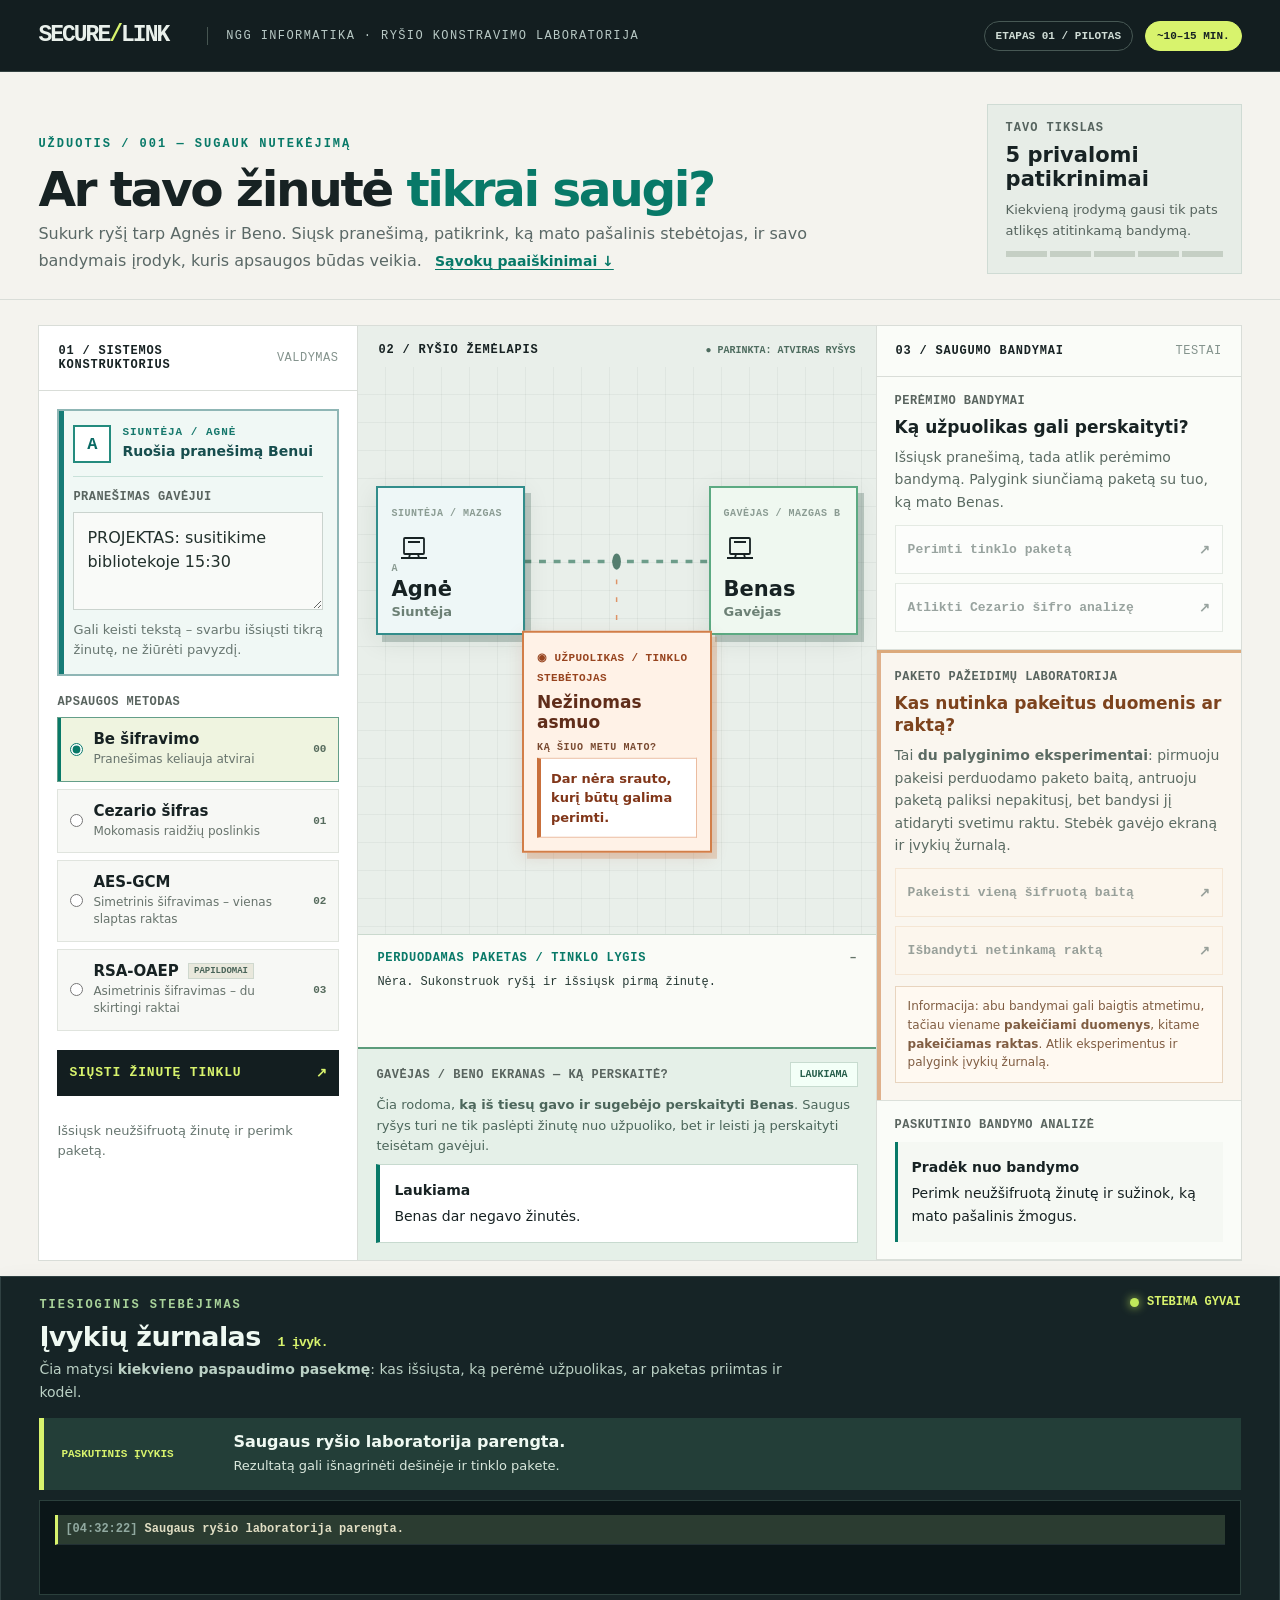
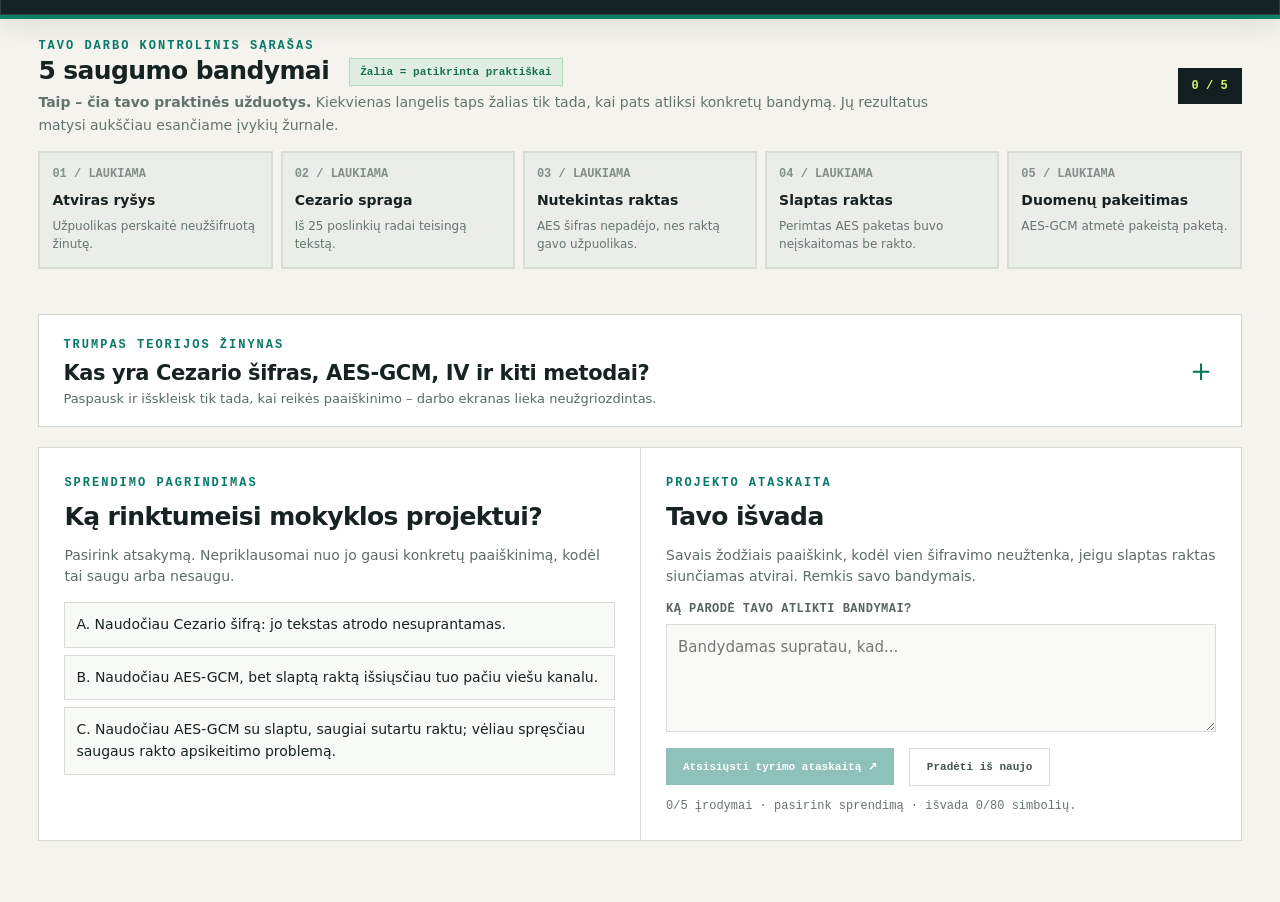
==== commit 85c6534d: "Add files via upload" ====
--- a/secure-link.html
+++ b/secure-link.html
@@ -52,6 +52,48 @@
 
 .proof-desc{font-size:12px;line-height:1.5;color:#64776b;margin:7px 0 0}.proof.done .proof-desc{color:#3f6651}
 @media(max-width:600px){.proof-desc{font-size:11px}}
+
+</style>
+<style>
+/* SECURE LINK v5.47 · aiškesnė vaidmenų ir tyrimo rezultatų hierarchija */
+.sender-card{border:2px solid #8fb6b5;background:#f0f8f5;padding:14px;box-shadow:inset 5px 0 0 #167b76}
+.sender-card-head{display:flex;gap:11px;align-items:center;padding:0 0 13px;margin-bottom:13px;border-bottom:1px solid #c8e1d9}
+.sender-role-mark{display:grid;place-items:center;flex:none;width:38px;height:38px;border:2px solid #248b7e;background:#fff;color:#096a64;font:800 17px var(--mono)}
+.sender-card-head strong{display:block;font-size:14px;line-height:1.4;color:#174e4e}
+.sender-card-label{display:block;font:800 11px var(--mono);letter-spacing:1px;color:#16786c;margin-bottom:4px}
+.endpoint{border-width:2px!important;box-shadow:6px 7px 0 #2b4e4140,0 6px 25px #122a2417!important;transition:box-shadow .25s,transform .25s}
+.endpoint.sender{background:#eef7f7!important;border-color:#328d8b!important}
+.endpoint.receiver{background:#eff8f0!important;border-color:#5caa82!important}
+.endpoint .num{font-size:10px!important;font-weight:800!important;letter-spacing:.5px}
+.endpoint strong{font-size:21px!important;margin-top:2px}
+.endpoint small{font-size:13px!important;font-weight:700!important}
+.spy{border:2px solid #d27e48!important;background:#fff2e7!important;box-shadow:5px 6px 0 #c9753840,0 4px 16px #9a442f24!important;min-width:190px;max-width:min(295px,70%);padding:13px!important;transition:background .25s,border-color .25s}
+.spy-label{font:800 11px/1.5 var(--mono)!important;letter-spacing:.7px;color:#97441f!important}
+.spy strong{font-size:17px!important;color:#602d1a!important;display:block;margin-top:5px}
+.spy-info-title{font:800 10px var(--mono);letter-spacing:.65px;color:#794a31;margin:10px 0 5px}
+.spy-output{display:block;background:#fff;border:1px solid #ebbca0;border-left:4px solid #c9703c;padding:10px;color:#813619!important;font-size:13px!important;line-height:1.5;font-weight:800!important;overflow-wrap:anywhere;max-height:118px;overflow-y:auto}
+.spy.spy-danger{background:#ffe2d3!important;border-color:#c74726!important}
+.spy.spy-danger .spy-output{background:#fff0ea;border-color:#f1a27d;border-left-color:#d33d27;color:#921b13!important}
+.spy.spy-safe{background:#e3f4eb!important;border-color:#4a9673!important}
+.spy.spy-safe .spy-output{background:#f7fff9;border-color:#93ccb0;border-left-color:#23885b;color:#176846!important}
+.experiment-section{border-top:3px solid #dcaa7c!important;box-shadow:inset 4px 0 0 #dfb08b}
+.experiment-section .experiment-note{padding:10px 12px;background:#fff9f1;border:1px solid #e8d4be;line-height:1.55!important}
+.candidate-workbench{border:3px solid #087968;scroll-margin-top:16px;box-shadow:0 0 0 6px #c9e5d280,0 20px 45px #123c2d28}
+.candidate-workbench .overline{font-size:12px;color:#0c8067}
+.workbench-arrived{animation:workbenchHere 1.4s ease-out}
+@keyframes workbenchHere{0%{box-shadow:0 0 0 0 #d0e883,0 0 0 0 #0f695a}40%{box-shadow:0 0 0 9px #d0e88399,0 0 0 14px #0f695a36}100%{box-shadow:0 0 0 6px #c9e5d280,0 20px 45px #123c2d28}}
+.evidencebar{border-top:4px solid #117f64!important}
+.progress-legend{display:inline-block;vertical-align:middle;margin-left:12px;font:700 11px var(--mono);letter-spacing:0;padding:7px 10px;background:#e0eee1;color:#197152;border:1px solid #b7d9ba}
+.proofgrid .proof{position:relative;border:2px solid #d6ddd5;transition:background .25s,border-color .25s,box-shadow .25s,transform .25s}
+.proofgrid .proof.done{border-color:#268c61!important;background:#e0f3db!important;box-shadow:inset 0 0 0 1px #92cba6,0 5px 13px #2f9e6133}
+.proofgrid .proof.done:before{content:'✓';position:absolute;right:12px;top:10px;width:25px;height:25px;display:grid;place-items:center;background:#25865b;color:white;font:bold 19px sans-serif;border-radius:50%}
+.proofgrid .proof.done .marker{font-weight:900!important;color:#126143!important;font-size:12px!important;padding-right:29px}
+.proofgrid .proof.done strong{color:#124e39;font-size:15px!important}
+.proof-just-done{animation:proofPop .8s ease-out}
+@keyframes proofPop{25%{transform:translateY(-4px) scale(1.015);box-shadow:0 10px 24px #33a56855}100%{transform:none}}
+@media(max-width:1000px){.endpoint strong{font-size:18px!important}.spy{min-width:0;max-width:45%;padding:10px!important}.spy-output{font-size:12px!important}}
+@media(max-width:600px){.sender-card{padding:12px}.spy{max-width:70%;}.spy strong{font-size:14px!important}.spy-output{font-size:12px!important;padding:7px}.progress-legend{margin-left:0;margin-top:8px}}
+@media(prefers-reduced-motion:reduce){.workbench-arrived,.proof-just-done{animation:none!important}}
 </style>
 <style>
 body.in-ngg .pilot-pill{background:#d8f36d;color:#172223}
@@ -67,7 +109,7 @@
 <section class="under"><div><div class="overline">UŽDUOTIS / 001 — SUGAUK NUTEKĖJIMĄ</div><h1>Ar tavo žinutė <em>tikrai saugi?</em></h1><p class="intro">Sukurk ryšį tarp Agnės ir Beno. Siųsk pranešimą, patikrink, ką mato pašalinis stebėtojas, ir savo bandymais įrodyk, kuris apsaugos būdas veikia. <a class="knowledge-link" href="#sąvokų-žinynas">Sąvokų paaiškinimai ↓</a></p></div><div class="goal"><div class="label">TAVO TIKSLAS</div><strong>5 privalomi patikrinimai</strong><small>Kiekvieną įrodymą gausi tik pats atlikęs atitinkamą bandymą.</small><div class="progress-details" id="topProgress" aria-label="Tyrimo pažanga"></div></div></section>
 <main class="workspace">
 <section class="pane"><div class="pane-head"><span class="pane-title">01 / SISTEMOS KONSTRUKTORIUS</span><span class="pane-code">VALDYMAS</span></div><div class="controls">
-<div><label class="field-label" for="message">Pranešimas gavėjui</label><textarea id="message" class="message-input" maxlength="120" spellcheck="false">PROJEKTAS: susitikime bibliotekoje 15:30</textarea><div class="hint">Gali keisti tekstą – svarbu išsiųsti tikrą žinutę, ne žiūrėti pavyzdį.</div></div>
+<div class="sender-card"><div class="sender-card-head"><span class="sender-role-mark">A</span><div><span class="sender-card-label">SIUNTĖJA / AGNĖ</span><strong>Ruošia pranešimą Benui</strong></div></div><label class="field-label" for="message">Pranešimas gavėjui</label><textarea id="message" class="message-input" maxlength="120" spellcheck="false">PROJEKTAS: susitikime bibliotekoje 15:30</textarea><div class="hint">Gali keisti tekstą – svarbu išsiųsti tikrą žinutę, ne žiūrėti pavyzdį.</div></div>
 <div><span class="field-label">Apsaugos metodas</span><div class="mode-list"><label class="mode-choice"><input type="radio" name="mode" value="plain" checked><span><b>Be šifravimo</b><small>Pranešimas keliauja atvirai</small></span><span class="mode-badge">00</span></label><label class="mode-choice"><input type="radio" name="mode" value="caesar"><span><b>Cezario šifras</b><small>Mokomasis raidžių poslinkis</small></span><span class="mode-badge">01</span></label><label class="mode-choice"><input type="radio" name="mode" value="aes"><span><b>AES-GCM</b><small>Simetrinis šifravimas – vienas slaptas raktas</small></span><span class="mode-badge">02</span></label>
 <label class="mode-choice"><input type="radio" name="mode" value="rsa"><span><b>RSA-OAEP <span class="extra-label">PAPILDOMAI</span></b><small>Asimetrinis šifravimas – du skirtingi raktai</small></span><span class="mode-badge">03</span></label></div></div>
 <div id="caesarControl" hidden><label class="field-label" for="shift">Pasirink slaptą poslinkį</label><div class="control-slider"><input id="shift" type="range" min="1" max="25" value="7"><output id="shiftValue">7</output></div><div class="hint">Demonstracijoje keičiamos A–Z lotyniškos raidės. Tai nesaugus šifras.</div></div>
@@ -77,19 +119,19 @@
 </div></section>
 <section class="pane main-stage"><div class="stage-top"><span class="pane-title">02 / RYŠIO ŽEMĖLAPIS</span><span class="status" id="stageStatus">● SISTEMA PARUOŠTA</span></div><div class="network-board" role="img" aria-label="Agnė siunčia žinutę Benui per tinklą, kurį stebi įsilaužėlis">
 <svg class="wires" viewBox="0 0 600 350" preserveAspectRatio="none" aria-hidden="true"><path class="wire" d="M125,120 L475,120"/><path class="wire-b" d="M300,120 L300,246"/><circle cx="300" cy="120" r="5" fill="#557e6f"/><path d="m455 110 20 10-20 10" fill="none" stroke="#6d9d8a" stroke-width="2"/><path d="m290 234 10 12 10-12" fill="none" stroke="#d89c75" stroke-width="2"/></svg>
-<div id="packetMotion" class="moving-packet" aria-hidden="true">▰</div><div class="endpoint sender"><span class="num">MAZGAS / A</span><svg viewBox="0 0 32 32" aria-hidden="true"><rect x="6" y="5" width="20" height="16" rx="1"/><path d="M3 25h26M12 21l-1 4M20 21l1 4M10 9h12"/></svg><strong>Agnė</strong><small>Siuntėja</small></div>
-<div class="endpoint receiver"><span class="num">MAZGAS / B</span><svg viewBox="0 0 32 32" aria-hidden="true"><rect x="6" y="5" width="20" height="16" rx="1"/><path d="M3 25h26M12 21l-1 4M20 21l1 4M10 9h12"/></svg><strong>Benas</strong><small>Gavėjas</small></div>
-<div class="spy"><span class="spy-label">◉ TINKLO STEBĖTOJAS</span><strong>Nežinomas asmuo</strong><small id="spyState">Dar nėra srauto, kurį būtų galima perimti.</small></div>
+<div id="packetMotion" class="moving-packet" aria-hidden="true">▰</div><div class="endpoint sender" aria-label="Siuntėja Agnė"><span class="num">SIUNTĖJA / MAZGAS A</span><svg viewBox="0 0 32 32" aria-hidden="true"><rect x="6" y="5" width="20" height="16" rx="1"/><path d="M3 25h26M12 21l-1 4M20 21l1 4M10 9h12"/></svg><strong>Agnė</strong><small>Siuntėja</small></div>
+<div class="endpoint receiver" aria-label="Gavėjas Benas"><span class="num">GAVĖJAS / MAZGAS B</span><svg viewBox="0 0 32 32" aria-hidden="true"><rect x="6" y="5" width="20" height="16" rx="1"/><path d="M3 25h26M12 21l-1 4M20 21l1 4M10 9h12"/></svg><strong>Benas</strong><small>Gavėjas</small></div>
+<div class="spy" id="spyCard" aria-label="Užpuoliko stebėjimo skydelis"><span class="spy-label">◉ UŽPUOLIKAS / TINKLO STEBĖTOJAS</span><strong>Nežinomas asmuo</strong><div class="spy-info-title">KĄ ŠIUO METU MATO?</div><div class="spy-output" id="spyState" role="status" aria-live="polite">Dar nėra srauto, kurį būtų galima perimti.</div></div>
 </div><div class="packet-strip"><div><div class="strip-label">PERDUODAMAS PAKETAS / TINKLO LYGIS</div><div id="packetView" class="packet-text" aria-live="polite">Nėra. Sukonstruok ryšį ir išsiųsk pirmą žinutę.</div></div><span class="packet-tag" id="packetTag">–</span></div>
-<div class="recipient-pane"><div class="recipient-head"><span class="field-label">GAVĖJO BENO EKRANAS</span><span id="receiverBadge" class="receipt-badge">LAUKIAMA</span></div><p class="recipient-why">Čia rodoma, <strong>ką iš tiesų gavo ir sugebėjo perskaityti Benas</strong>. Saugus ryšys turi ne tik paslėpti žinutę nuo užpuoliko, bet ir leisti ją perskaityti teisėtam gavėjui.</p><div id="receiverView" class="feedback"><strong>Laukiama</strong>Benas dar negavo žinutės.</div></div></section>
+<div class="recipient-pane"><div class="recipient-head"><span class="field-label">GAVĖJAS / BENO EKRANAS — KĄ PERSKAITĖ?</span><span id="receiverBadge" class="receipt-badge">LAUKIAMA</span></div><p class="recipient-why">Čia rodoma, <strong>ką iš tiesų gavo ir sugebėjo perskaityti Benas</strong>. Saugus ryšys turi ne tik paslėpti žinutę nuo užpuoliko, bet ir leisti ją perskaityti teisėtam gavėjui.</p><div id="receiverView" class="feedback"><strong>Laukiama</strong>Benas dar negavo žinutės.</div></div></section>
 <section class="pane inspect"><div class="pane-head"><span class="pane-title">03 / SAUGUMO BANDYMAI</span><span class="pane-code">TESTAI</span></div>
 <div class="inspect-section"><span class="field-label">Perėmimo bandymai</span><h3>Ką užpuolikas gali perskaityti?</h3><p>Išsiųsk pranešimą, tada atlik perėmimo bandymą. Palygink siunčiamą paketą su tuo, ką mato Benas.</p><div class="attack-buttons"><button class="attack" id="intercept" type="button" disabled>Perimti tinklo paketą <span aria-hidden="true">↗</span></button><button class="attack" id="bruteforce" type="button" disabled>Atlikti Cezario šifro analizę <span aria-hidden="true">↗</span></button></div></div>
-<div class="inspect-section experiment-section"><span class="field-label">Paketo pažeidimų laboratorija</span><h3>Ar gavėjas aptiks klaidą?</h3><p>Šie du bandymai <strong>skiriasi</strong>. Vienu pakeisi patį šifruotą paketą, kitu – bandysi iššifruoti jį netinkamu raktu.</p><div class="attack-buttons"><button class="attack warn" id="tamper" type="button" disabled>Pakeisti vieną šifruotą baitą <span aria-hidden="true">↗</span></button><button class="attack warn" id="wrongKey" type="button" disabled>Išbandyti netinkamą raktą <span aria-hidden="true">↗</span></button></div><p class="experiment-note">AES-GCM aptinka pakeistą paketą. Tiek pakeisto paketo, tiek netinkamo rakto atveju iššifravimas nepavyksta – bet priežastys yra skirtingos.</p></div>
+<div class="inspect-section experiment-section"><span class="field-label">Paketo pažeidimų laboratorija</span><h3>Kas nutinka pakeitus duomenis ar raktą?</h3><p>Tai <strong>du palyginimo eksperimentai</strong>: pirmuoju pakeisi perduodamo paketo baitą, antruoju paketą paliksi nepakitusį, bet bandysi jį atidaryti svetimu raktu. Stebėk gavėjo ekraną ir įvykių žurnalą.</p><div class="attack-buttons"><button class="attack warn" id="tamper" type="button" disabled>Pakeisti vieną šifruotą baitą <span aria-hidden="true">↗</span></button><button class="attack warn" id="wrongKey" type="button" disabled>Išbandyti netinkamą raktą <span aria-hidden="true">↗</span></button></div><p class="experiment-note">Informacija: abu bandymai gali baigtis atmetimu, tačiau viename <strong>pakeičiami duomenys</strong>, kitame <strong>pakeičiamas raktas</strong>. Atlik eksperimentus ir palygink įvykių žurnalą.</p></div>
 <div class="inspect-section"><span class="field-label">Paskutinio bandymo analizė</span><div id="feedback" class="feedback" role="status"><strong>Pradėk nuo bandymo</strong>Perimk neužšifruotą žinutę ir sužinok, ką mato pašalinis žmogus.</div></div></section>
 </main>
-<section id="caesarWorkbench" class="candidate-workbench" hidden><div class="workbench-top"><div><div class="overline">CEZARIO ŠIFRO BANDYMAI</div><h2>Iš 25 bandymų išrink prasmingą žinutę</h2><p>Raktai čia išbandomi automatiškai. <strong>Tavo darbas:</strong> palyginti gautus tekstus ir pasirinkti tą, kuris atitinka siunčiamą pranešimą.</p></div><button id="closeVariants" class="smallopt" type="button">Uždaryti</button></div><div id="variants" class="variant-list" aria-label="Cezario šifro iššifravimo bandymai"></div><div id="candidateNote" role="status" class="candidate-note">Pasirink vieną variantą. Patikrinimas parodys, ar tavo išvada teisinga.</div></section>
+<section id="caesarWorkbench" class="candidate-workbench" tabindex="-1" aria-label="25 Cezario šifro bandymų rezultatai" hidden><div class="workbench-top"><div><div class="overline">NAUJAS TYRIMO LANGAS · 25 GALIMI RAKTAI</div><h2>Iš 25 bandymų išrink prasmingą žinutę</h2><p>Raktai čia išbandomi automatiškai. <strong>Tavo darbas:</strong> palyginti gautus tekstus ir pasirinkti tą, kuris atitinka siunčiamą pranešimą.</p></div><button id="closeVariants" class="smallopt" type="button">Uždaryti</button></div><div id="variants" class="variant-list" aria-label="Cezario šifro iššifravimo bandymai"></div><div id="candidateNote" role="status" class="candidate-note">Pasirink vieną variantą. Patikrinimas parodys, ar tavo išvada teisinga.</div></section>
 <section class="event-ledger" aria-labelledby="eventTitle"><div class="event-head"><div><div class="overline">TIESIOGINIS STEBĖJIMAS</div><h2 id="eventTitle">Įvykių žurnalas <span id="eventCount">0</span></h2><p>Čia matysi <strong>kiekvieno paspaudimo pasekmę</strong>: kas išsiųsta, ką perėmė užpuolikas, ar paketas priimtas ir kodėl.</p></div><div class="event-live"><span class="live-dot" aria-hidden="true"></span> STEBIMA GYVAI</div></div><div id="lastEvent" class="last-event" role="status"><span class="event-signal">PASKUTINIS ĮVYKIS</span><strong>Laboratorija pasiruošusi</strong><span>Pasirink apsaugą ir išsiųsk pirmą žinutę.</span></div><div class="console" id="console" aria-label="Visų veiksmų įvykių žurnalas" aria-live="polite"></div></section>
-<section class="evidencebar"><div class="evidence-top"><div><div class="overline">TAVO DARBO KONTROLINIS SĄRAŠAS</div><h2>5 saugumo bandymai</h2><p><strong>Taip – čia tavo praktinės užduotys.</strong> Kiekvienas langelis taps žalias tik tada, kai pats atliksi konkretų bandymą. Jų rezultatus matysi aukščiau esančiame įvykių žurnale.</p></div><div class="counter" id="progressCount">0 / 5</div></div><div class="proofgrid" id="proofGrid"></div></section>
+<section class="evidencebar"><div class="evidence-top"><div><div class="overline">TAVO DARBO KONTROLINIS SĄRAŠAS</div><h2>5 saugumo bandymai <span class="progress-legend">Žalia = patikrinta praktiškai</span></h2><p><strong>Taip – čia tavo praktinės užduotys.</strong> Kiekvienas langelis taps žalias tik tada, kai pats atliksi konkretų bandymą. Jų rezultatus matysi aukščiau esančiame įvykių žurnale.</p></div><div class="counter" id="progressCount">0 / 5</div></div><div class="proofgrid" id="proofGrid"></div></section>
 <section class="terms" id="sąvokų-žinynas"><details><summary><span><span class="overline">TRUMPAS TEORIJOS ŽINYNAS</span><strong>Kas yra Cezario šifras, AES-GCM, IV ir kiti metodai?</strong><small>Paspausk ir išskleisk tik tada, kai reikės paaiškinimo – darbo ekranas lieka neužgriozdintas.</small></span><span class="details-arrow" aria-hidden="true">＋</span></summary><div class="terms-intro">Tai pagalba eksperimentuojant, ne papildomas testas. Atskiri metodai atlieka skirtingas funkcijas: <b>ne visos kriptografinės operacijos yra šifravimas.</b></div><div class="term-grid">
 <article><h3>Cezario šifras</h3><p>Istorinis raidžių perstūmimas per nustatytą skaičių pozicijų. 26 raidžių abėcėlėje yra tik 25 netrivialūs poslinkiai, todėl juos lengva patikrinti visus. Šiuolaikinei apsaugai netinka.</p></article>
 <article><h3>AES-GCM</h3><p>Modernus <b>simetrinis</b> šifravimas: Agnė ir Benas naudoja tą patį slaptą AES raktą. GCM režimas leidžia ne tik paslėpti turinį, bet ir patikrinti, ar šifruoti duomenys nebuvo pakeisti.</p></article>
@@ -122,12 +164,22 @@
 function store(){const payload={proof:state.proof.slice(),quiz:state.quiz,answer:$('conclusion').value.slice(0,1600)};
  if(EMBED){window.parent.postMessage({type:'secure-link-save',bridge:BRIDGE_ID,payload},location.origin);return}
  try{localStorage.setItem('securelink_pilot_02',JSON.stringify(payload))}catch{}}
-function mark(n){if(!state.proof[n])state.proof[n]=true;updateProgress();store()}
-function updateProgress(){const n=state.proof.filter(Boolean).length;$('progressCount').textContent=n+' / 5';$('topProgress').innerHTML=state.proof.map(b=>`<span class="${b?'done':''}"></span>`).join('');$('proofGrid').innerHTML=PROOF.map((x,i)=>`<div class="proof ${state.proof[i]?'done':''}"><div class="marker">${String(i+1).padStart(2,'0')} / ${state.proof[i]?'✓ ATLIKTA':'NEATLIKTA'}</div><strong>${x[0]}</strong><p class="proof-desc">${x[1]}</p></div>`).join('');updateReport()}
+function mark(n){const fresh=!state.proof[n];if(fresh)state.proof[n]=true;updateProgress();store();
+ if(fresh){const tile=$('proofGrid').children[n];if(tile){tile.classList.add('proof-just-done');tile.setAttribute('aria-label','Atliktas saugumo bandymas: '+PROOF[n][0]);}flash($('progressCount'));}}
+function updateProgress(){const n=state.proof.filter(Boolean).length;$('progressCount').textContent=n+' / 5';$('topProgress').innerHTML=state.proof.map(b=>`<span class="${b?'done':''}"></span>`).join('');$('proofGrid').innerHTML=PROOF.map((x,i)=>`<div class="proof ${state.proof[i]?'done':''}"><div class="marker">${state.proof[i]?'✓ '+String(i+1).padStart(2,'0')+' / ATLIKTA':String(i+1).padStart(2,'0')+' / LAUKIAMA'}</div><strong>${x[0]}</strong><p class="proof-desc">${x[1]}</p></div>`).join('');updateReport()}
 function caesar(text,shift){return [...text].map(c=>{const x=c.charCodeAt(0);if(x>=65&&x<=90)return String.fromCharCode(65+(x-65+shift+26)%26);if(x>=97&&x<=122)return String.fromCharCode(97+(x-97+shift+26)%26);return c}).join('')}
 function b64(bytes){let s='';for(let i=0;i<bytes.length;i++)s+=String.fromCharCode(bytes[i]);return btoa(s)}
 function brief(s,n=190){return String(s).length>n?String(s).slice(0,n)+' …':String(s)}
 function flash(el){if(!el)return;el.classList.remove('flash-update');void el.offsetWidth;el.classList.add('flash-update')}
+function spySet(value){const text=String(value);const element=$('spyState'), card=$('spyCard');
+ element.textContent=text;
+ const risky=/PERSKAITYTA|NULAUŽTA|IŠŠIFRUOTA|NUTEKĖJO/.test(text);
+ const blocked=/NEPERSKAIT|RAKTO NĖRA|PRIVATAUS RAKTO|MODIFIKUOTI/.test(text);
+ card.classList.toggle('spy-danger',risky);
+ card.classList.toggle('spy-safe',blocked&&!risky);
+ flash(element);flash(card);
+}
+
 function facts(title,body){$('controlFeedback').textContent=title+' – '+body;}
 
 function configure(){
@@ -139,7 +191,7 @@
  const instruction={plain:'Išsiųsk neužšifruotą žinutę ir perimk paketą.',caesar:'Pasirink raidžių poslinkį. Po siuntimo išbandyk 25 raktus.',aes:'Nuspręsk, kaip perduotas slaptas raktas, ir siųsk AES-GCM paketą.',rsa:'Įvedęs trumpą žinutę išsiųsk ją RSA viešuoju raktu. Patikrink, ką gali užpuolikas.'};
  $('controlFeedback').textContent=instruction[state.mode];
 }
-function invalidate(){if(!state.tx)return;state.tx=null;$('packetView').textContent='Pakeitei ryšio nustatymus. Išsiųsk naują žinutę, kad juos išbandytum.';$('packetTag').textContent='PARUOŠTA';$('spyState').textContent='Laukiama naujo paketo';receiver('Laukiama','Žinutė gavėjui dar neišsiųsta.');enableActions()}
+function invalidate(){if(!state.tx)return;state.tx=null;$('packetView').textContent='Pakeitei ryšio nustatymus. Išsiųsk naują žinutę, kad juos išbandytum.';$('packetTag').textContent='PARUOŠTA';spySet('Laukiama naujo paketo');receiver('Laukiama','Žinutė gavėjui dar neišsiųsta.');enableActions()}
 function enableActions(){const tx=state.tx;$('intercept').disabled=!tx;$('bruteforce').disabled=!(tx&&tx.mode==='caesar');$('tamper').disabled=!(tx&&(tx.mode==='aes'||tx.mode==='rsa'));$('wrongKey').disabled=!(tx&&(tx.mode==='aes'||tx.mode==='rsa'));$('caesarWorkbench').hidden=true;$('variants').innerHTML=''}
 async function send(){
  if(state.busy)return;const text=$('message').value.trim();if(text.length<9){feedback('Per trumpas pranešimas','Parašyk bent 9 simbolius, kad matytume, ką bandome apsaugoti.',true);return}
@@ -165,7 +217,7 @@
   const pulse=$('packetMotion');pulse.classList.remove('go');void pulse.offsetWidth;pulse.classList.add('go');
   $('packetTag').textContent={plain:'PLAIN / 01',caesar:'SHIFT / 01',aes:'AES-256-GCM / 01',rsa:'RSA-OAEP / 01'}[tx.mode];
   $('packetView').textContent=tx.mode==='aes'?'IV (12 baitų, viešas): '+b64(tx.iv)+' • UŽŠIFRUOTAS TURINYS + ŽYMA: '+brief(tx.packet,370):tx.packet;
-  $('spyState').textContent='Srautas matomas. Paleisk perėmimo bandymą.';
+  spySet('Srautas matomas. Paleisk perėmimo bandymą.');
   receiver('Pranešimas sėkmingai gautas',`Benas perskaitė: „${brief(tx.delivered,145)}“. ${tx.mode==='aes'?'Iššifruota su bendru AES raktu.':tx.mode==='rsa'?'Iššifruota su Beno privačiuoju RSA raktu.':'Gavėjas atkuria tekstą pagal pasirinktą metodą.'}`);
   feedback('Paketas išsiųstas','Kairėje gali keisti ryšio metodą. Dabar atlik perėmimo arba paketo pažeidimo bandymą.');
   log('Išsiųstas '+tx.mode.toUpperCase()+' paketas; Benas jį gavo.','good');enableActions();flash($('packetView'));$('stageStatus').textContent='● PRANEŠIMAS PRISTATYTAS';
@@ -175,11 +227,11 @@
 async function intercept(){
  const tx=state.tx;if(!tx)return;
  try{
- if(tx.mode==='plain'){feedback('PERIMTA: žinutė perskaityta',`Užpuolikas pamatė visą tekstą: „${brief(tx.text,140)}“. Atviras ryšys konfidencialumo nesaugo.`,true);log('Užpuolikas perskaitė atvirą žinutę.','bad');$('spyState').textContent='PERSKAITYTA: '+brief(tx.text,54);mark(0)}
- else if(tx.mode==='caesar'){feedback('Perimtas Cezario šifras',`Užpuolikas mato: „${brief(tx.packet,130)}“. Šifras atrodo painus, tačiau turi tik 25 netrivialius poslinkius. Išbandyk juos, surask suprantamą tekstą.`);$('spyState').textContent='MATOMA: '+brief(tx.packet,52);log('Perimtas Cezario šifro tekstas, dabar jį galima analizuoti.','info')}
- else if(tx.mode==='rsa'){feedback('RSA paketas perimtas','Užpuolikas gavo užšifruotus baitus. Vien viešojo rakto neužtenka pranešimui iššifruoti – reikalingas Beno privatusis raktas. Vis dėlto šifravimas nepatvirtina, ar viešasis raktas tikrai priklauso Benui.');$('spyState').textContent='RSA PERIMTA • NETURI PRIVATAUS RAKTO';log('RSA paketas perimtas, bet be privataus rakto neperskaitytas.','good')}
- else if(tx.share==='leak'){const real=await crypto.subtle.decrypt({name:'AES-GCM',iv:tx.iv},tx.key,tx.bytes);const decoded=dec.decode(real);feedback('KRITINĖ KLAIDA: nutekėjo raktas',`Užpuolikas gavo AES raktą tuo pačiu viešu kanalu ir sėkmingai atkūrė žinutę: „${brief(decoded,140)}“. Šifras nebuvo nulaužtas – buvo prarastas raktas.`,true);$('spyState').textContent='IŠŠIFRUOTA, NES RAKTAS NUTEKĖJO';log('Užpuolikas iššifravo žinutę nutekintu AES raktu.','bad');mark(2)}
- else{feedback('Perimta, tačiau neperskaitoma','Užpuolikas gali kopijuoti IV ir užšifruotus baitus, bet be slapto AES rakto negali atkurti pranešimo. IV nėra paslaptis.');$('spyState').textContent='DUOMENYS PERIMTI • RAKTO NĖRA';log('AES paketas perimtas: žinutė be rakto neperskaitoma.','good');mark(3)}
+ if(tx.mode==='plain'){feedback('PERIMTA: žinutė perskaityta',`Užpuolikas pamatė visą tekstą: „${brief(tx.text,140)}“. Atviras ryšys konfidencialumo nesaugo.`,true);log('Užpuolikas perskaitė atvirą žinutę.','bad');spySet('PERSKAITYTA: '+brief(tx.text,54));mark(0)}
+ else if(tx.mode==='caesar'){feedback('Perimtas Cezario šifras',`Užpuolikas mato: „${brief(tx.packet,130)}“. Šifras atrodo painus, tačiau turi tik 25 netrivialius poslinkius. Išbandyk juos, surask suprantamą tekstą.`);spySet('MATOMA: '+brief(tx.packet,52));log('Perimtas Cezario šifro tekstas, dabar jį galima analizuoti.','info')}
+ else if(tx.mode==='rsa'){feedback('RSA paketas perimtas','Užpuolikas gavo užšifruotus baitus. Vien viešojo rakto neužtenka pranešimui iššifruoti – reikalingas Beno privatusis raktas. Vis dėlto šifravimas nepatvirtina, ar viešasis raktas tikrai priklauso Benui.');spySet('RSA PERIMTA • NETURI PRIVATAUS RAKTO');log('RSA paketas perimtas, bet be privataus rakto neperskaitytas.','good')}
+ else if(tx.share==='leak'){const real=await crypto.subtle.decrypt({name:'AES-GCM',iv:tx.iv},tx.key,tx.bytes);const decoded=dec.decode(real);feedback('KRITINĖ KLAIDA: nutekėjo raktas',`Užpuolikas gavo AES raktą tuo pačiu viešu kanalu ir sėkmingai atkūrė žinutę: „${brief(decoded,140)}“. Šifras nebuvo nulaužtas – buvo prarastas raktas.`,true);spySet('IŠŠIFRUOTA, NES RAKTAS NUTEKĖJO');log('Užpuolikas iššifravo žinutę nutekintu AES raktu.','bad');mark(2)}
+ else{feedback('Perimta, tačiau neperskaitoma','Užpuolikas gali kopijuoti IV ir užšifruotus baitus, bet be slapto AES rakto negali atkurti pranešimo. IV nėra paslaptis.');spySet('DUOMENYS PERIMTI • RAKTO NĖRA');log('AES paketas perimtas: žinutė be rakto neperskaitoma.','good');mark(3)}
  }catch(err){feedback('Perėmimo bandymo klaida',err.message||'Operacija nepavyko.',true)}
 }
 function brute(){
@@ -189,14 +241,16 @@
   const label=caesar(tx.packet,26-guess),b=document.createElement('button');b.type='button';b.className='variant';b.textContent=`Raktas ${String(guess).padStart(2,'0')} → ${brief(label,95)}`;
   b.addEventListener('click',()=>{
    holder.querySelectorAll('button').forEach(n=>n.classList.remove('selected'));b.classList.add('selected');const note=$('candidateNote');
-   if(guess===tx.shift){const desc=`Poslinkis ${guess} atkūrė originalų tekstą. Užpuolikui užteko vos 25 bandymų – Cezario šifras nėra saugus.`;feedback('RASTAS TEISINGAS RAKTAS',desc,true);note.className='candidate-note';note.textContent='✓ '+desc;$('spyState').textContent='NULAUŽTA: '+brief(tx.text,45);log('Cezario šifras nulaužtas parinkus poslinkį '+guess+'.','bad');mark(1)}
+   if(guess===tx.shift){const desc=`Poslinkis ${guess} atkūrė originalų tekstą. Užpuolikui užteko vos 25 bandymų – Cezario šifras nėra saugus.`;feedback('RASTAS TEISINGAS RAKTAS',desc,true);note.className='candidate-note';note.textContent='✓ '+desc;spySet('NULAUŽTA: '+brief(tx.text,45));log('Cezario šifras nulaužtas parinkus poslinkį '+guess+'.','bad');mark(1)}
    else{const desc=`Poslinkis ${guess} nesutampa su siuntėjo naudotu. Palygink, ar gautas tekstas skaitomas.`;feedback('Bandymas netiko',desc);note.className='candidate-note error';note.textContent=desc;log('Cezario rakto bandymas '+guess+': neatkūrė originalo.','info')}
    flash(note);
   });holder.appendChild(b)
  }
  $('caesarWorkbench').hidden=false;
  feedback('25 galimi poslinkiai','Žemiau atidaryta atskira raktų analizės darbo erdvė. Surask prasmingą žinutę.');log('Sugeneruoti 25 galimi Cezario rakto variantai.','info');
- $('caesarWorkbench').scrollIntoView({behavior:'smooth',block:'start'});
+ const workbench=$('caesarWorkbench');workbench.classList.remove('workbench-arrived');void workbench.offsetWidth;workbench.classList.add('workbench-arrived');
+ workbench.focus({preventScroll:true});
+ window.requestAnimationFrame(()=>workbench.scrollIntoView({behavior:window.matchMedia('(prefers-reduced-motion: reduce)').matches?'auto':'smooth',block:'start'}));
 }
 async function tamper(){
  const tx=state.tx;if(!tx||!['aes','rsa'].includes(tx.mode))return;
@@ -206,7 +260,7 @@
  catch{
   feedback('PAKEITIMAS APTIKTAS',tx.mode==='aes'?'Vienas šifruoto paketo baitas pakeistas XOR 01. AES-GCM žymos patikra nepavyko, todėl gavėjas paketą atmeta.':'Vienas RSA-OAEP šifro baitas pakeistas. RSA-OAEP iššifravimo patikra nepavyko, todėl paketas atmestas. Tai nepatvirtina siuntėjo tapatybės.');
   receiver('Paketas atmestas',tx.mode==='aes'?'Benas neatkūrė žinutės: AES-GCM aptiko pakeistą šifrą.':'Benas neatkūrė žinutės: pakeisti RSA-OAEP duomenys atmesti.',true);
-  $('packetView').textContent='PAKEISTAS PAKETAS (XOR 01): '+brief(b64(copy),360);$('packetTag').textContent='PAŽEISTA';$('spyState').textContent='BANDYTA MODIFIKUOTI PAKETĄ';flash($('packetView'));log(tx.mode.toUpperCase()+': pakeistas vienas paketo baitas → gavėjas atmetė.','good');if(tx.mode==='aes')mark(4)
+  $('packetView').textContent='PAKEISTAS PAKETAS (XOR 01): '+brief(b64(copy),360);$('packetTag').textContent='PAŽEISTA';spySet('BANDYTA MODIFIKUOTI PAKETĄ');flash($('packetView'));log(tx.mode.toUpperCase()+': pakeistas vienas paketo baitas → gavėjas atmetė.','good');if(tx.mode==='aes')mark(4)
  }
 }
 async function wrongKey(){
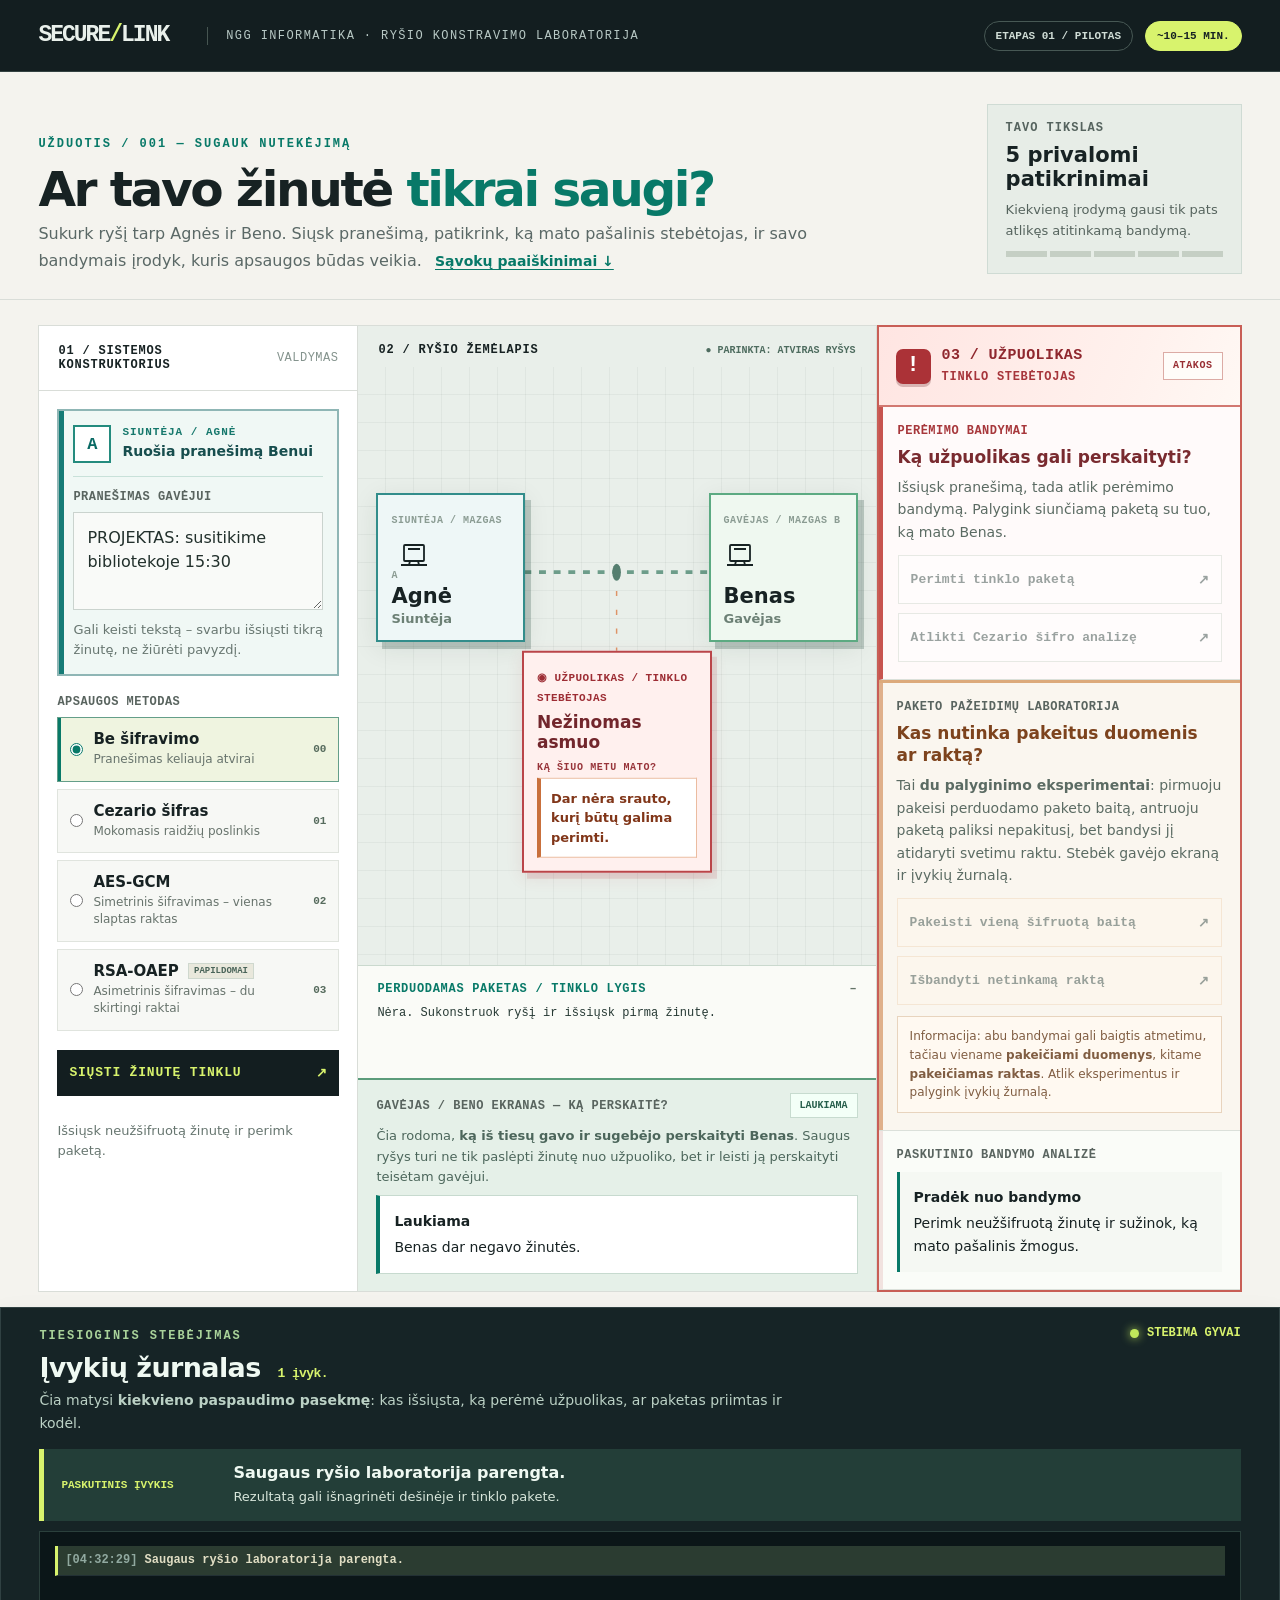
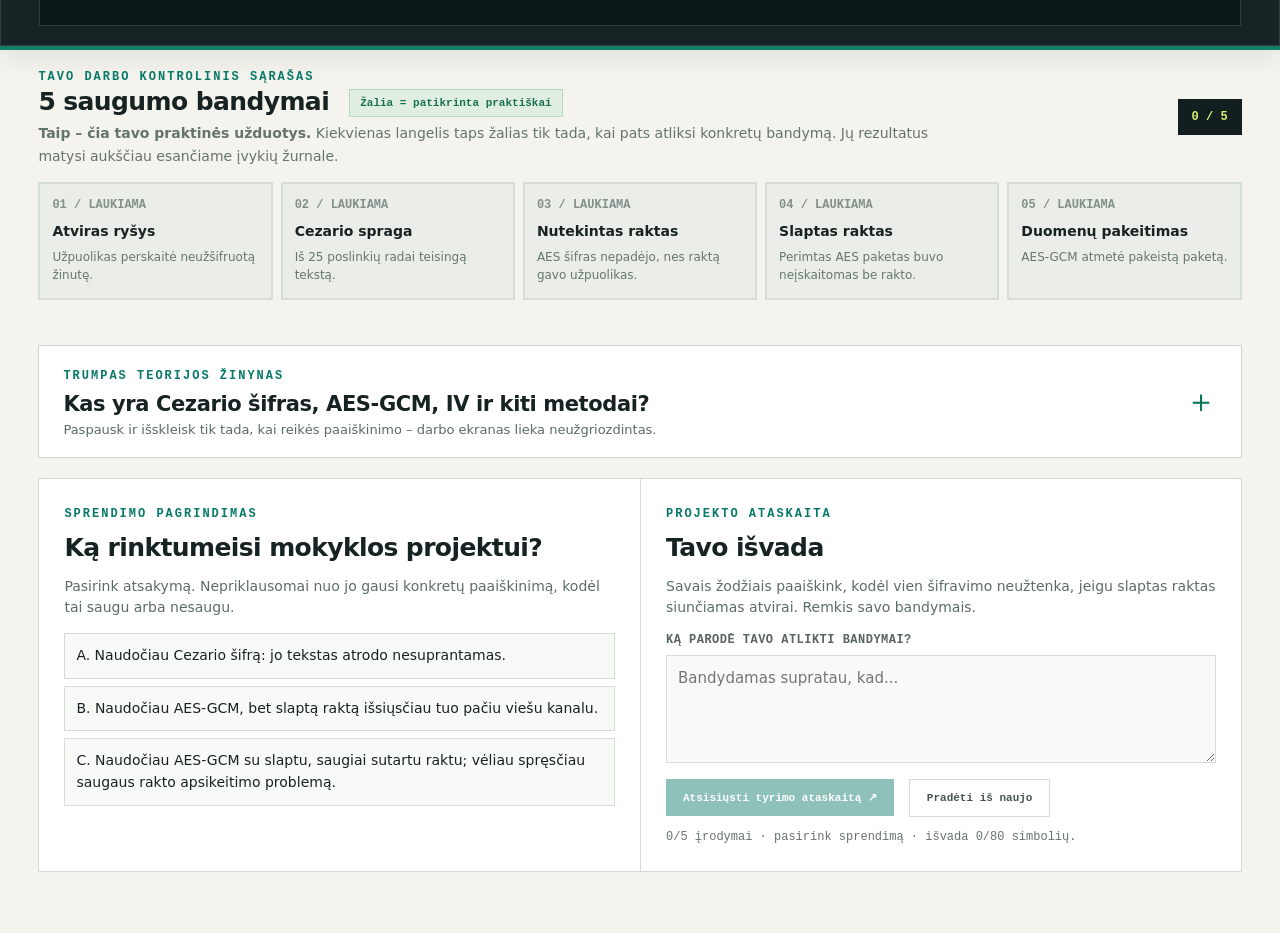
==== commit e56e4a02: "SECURE LINK v5.48: paryškinti užpuoliko / tinklo stebėtojo skydelį (secure-link.html)" ====
--- a/secure-link.html
+++ b/secure-link.html
@@ -103,6 +103,27 @@
 body.in-ngg .workspace{padding-top:16px}
 body.in-ngg .top-right .pilot-pill{display:none}
 </style>
+<style>
+/* v5.48 – užpuoliko valdymo skydelis */
+.attacker-panel{border:2px solid #c85e56!important;box-shadow:inset 4px 0 0 rgba(177,51,55,.13)}
+.attacker-panel-head{border-bottom:2px solid #d27871!important;background:linear-gradient(112deg,#ffe5e2 0%,#fff1ed 69%,#fff8f4 100%)!important;padding:16px 17px!important;gap:10px;min-height:80px}
+.attacker-panel-identity{display:flex;align-items:center;gap:11px;min-width:0}
+.attacker-icon{height:35px;width:35px;min-width:35px;display:grid;place-items:center;border-radius:7px;background:#ab3237;color:white;font:900 22px/1 var(--mono);box-shadow:0 3px 0 rgba(94,18,24,.24)}
+.attacker-title-wrap{display:flex;flex-direction:column;gap:5px;min-width:0}
+.attacker-panel-head .pane-title{font:800 15px/1.25 var(--mono)!important;letter-spacing:.4px;color:#8f272e!important;overflow-wrap:anywhere}
+.attacker-subtitle{font:800 12px/1.25 var(--mono);letter-spacing:.7px;color:#a7353b;overflow-wrap:anywhere}
+.attacker-panel-tag{flex:none;border:1px solid #dcaba5;background:#fffcf9;color:#982d32;font:800 10px/1 var(--mono);letter-spacing:.6px;padding:8px 9px}
+.attacker-panel>.pane-head+.inspect-section{background:#fffafa;border-left:4px solid #c7544f;padding-left:15px}
+.attacker-panel>.pane-head+.inspect-section .field-label{color:#a7373b;font-weight:850}
+.attacker-panel>.pane-head+.inspect-section h3{color:#792a2f}
+.attacker-panel>.pane-head+.inspect-section .attack:not(:disabled){border-color:#d6a29e;background:#fff7f6;color:#752b30}
+.attacker-panel>.pane-head+.inspect-section .attack:hover:not(:disabled){background:#ffe5e1;border-color:#c7544f}
+.spy{border-color:#ba4549!important;background:#fff0ee!important;box-shadow:5px 6px 0 #a93a3f24,0 4px 16px #a93a3f1c!important}
+.spy .spy-label{color:#9d2d34!important}.spy strong{color:#72262c!important}
+.spy .spy-info-title{color:#98343a!important}
+@media(max-width:1270px){.attacker-panel{grid-column:1/-1}}
+@media(max-width:600px){.attacker-panel-head{padding:14px!important;min-height:73px}.attacker-panel-head .pane-title{font-size:13px!important}.attacker-subtitle{font-size:11px}.attacker-icon{width:32px;min-width:32px;height:32px}}
+</style>
 </head>
 <body>
 <header class="top"><div class="brand">SECURE<span>/</span>LINK</div><div class="top-mid">NGG Informatika · Ryšio konstravimo laboratorija</div><div class="top-right"><span class="pill">ETAPAS 01 / PILOTAS</span><span class="pill pilot-pill">~10–15 MIN.</span></div></header>
@@ -124,7 +145,7 @@
 <div class="spy" id="spyCard" aria-label="Užpuoliko stebėjimo skydelis"><span class="spy-label">◉ UŽPUOLIKAS / TINKLO STEBĖTOJAS</span><strong>Nežinomas asmuo</strong><div class="spy-info-title">KĄ ŠIUO METU MATO?</div><div class="spy-output" id="spyState" role="status" aria-live="polite">Dar nėra srauto, kurį būtų galima perimti.</div></div>
 </div><div class="packet-strip"><div><div class="strip-label">PERDUODAMAS PAKETAS / TINKLO LYGIS</div><div id="packetView" class="packet-text" aria-live="polite">Nėra. Sukonstruok ryšį ir išsiųsk pirmą žinutę.</div></div><span class="packet-tag" id="packetTag">–</span></div>
 <div class="recipient-pane"><div class="recipient-head"><span class="field-label">GAVĖJAS / BENO EKRANAS — KĄ PERSKAITĖ?</span><span id="receiverBadge" class="receipt-badge">LAUKIAMA</span></div><p class="recipient-why">Čia rodoma, <strong>ką iš tiesų gavo ir sugebėjo perskaityti Benas</strong>. Saugus ryšys turi ne tik paslėpti žinutę nuo užpuoliko, bet ir leisti ją perskaityti teisėtam gavėjui.</p><div id="receiverView" class="feedback"><strong>Laukiama</strong>Benas dar negavo žinutės.</div></div></section>
-<section class="pane inspect"><div class="pane-head"><span class="pane-title">03 / SAUGUMO BANDYMAI</span><span class="pane-code">TESTAI</span></div>
+<section class="pane inspect attacker-panel" aria-label="Užpuoliko ir tinklo stebėtojo bandymai"><div class="pane-head attacker-panel-head"><div class="attacker-panel-identity"><span class="attacker-icon" aria-hidden="true">!</span><span class="attacker-title-wrap"><span class="pane-title">03 / UŽPUOLIKAS</span><span class="attacker-subtitle">TINKLO STEBĖTOJAS</span></span></div><span class="attacker-panel-tag">ATAKOS</span></div>
 <div class="inspect-section"><span class="field-label">Perėmimo bandymai</span><h3>Ką užpuolikas gali perskaityti?</h3><p>Išsiųsk pranešimą, tada atlik perėmimo bandymą. Palygink siunčiamą paketą su tuo, ką mato Benas.</p><div class="attack-buttons"><button class="attack" id="intercept" type="button" disabled>Perimti tinklo paketą <span aria-hidden="true">↗</span></button><button class="attack" id="bruteforce" type="button" disabled>Atlikti Cezario šifro analizę <span aria-hidden="true">↗</span></button></div></div>
 <div class="inspect-section experiment-section"><span class="field-label">Paketo pažeidimų laboratorija</span><h3>Kas nutinka pakeitus duomenis ar raktą?</h3><p>Tai <strong>du palyginimo eksperimentai</strong>: pirmuoju pakeisi perduodamo paketo baitą, antruoju paketą paliksi nepakitusį, bet bandysi jį atidaryti svetimu raktu. Stebėk gavėjo ekraną ir įvykių žurnalą.</p><div class="attack-buttons"><button class="attack warn" id="tamper" type="button" disabled>Pakeisti vieną šifruotą baitą <span aria-hidden="true">↗</span></button><button class="attack warn" id="wrongKey" type="button" disabled>Išbandyti netinkamą raktą <span aria-hidden="true">↗</span></button></div><p class="experiment-note">Informacija: abu bandymai gali baigtis atmetimu, tačiau viename <strong>pakeičiami duomenys</strong>, kitame <strong>pakeičiamas raktas</strong>. Atlik eksperimentus ir palygink įvykių žurnalą.</p></div>
 <div class="inspect-section"><span class="field-label">Paskutinio bandymo analizė</span><div id="feedback" class="feedback" role="status"><strong>Pradėk nuo bandymo</strong>Perimk neužšifruotą žinutę ir sužinok, ką mato pašalinis žmogus.</div></div></section>
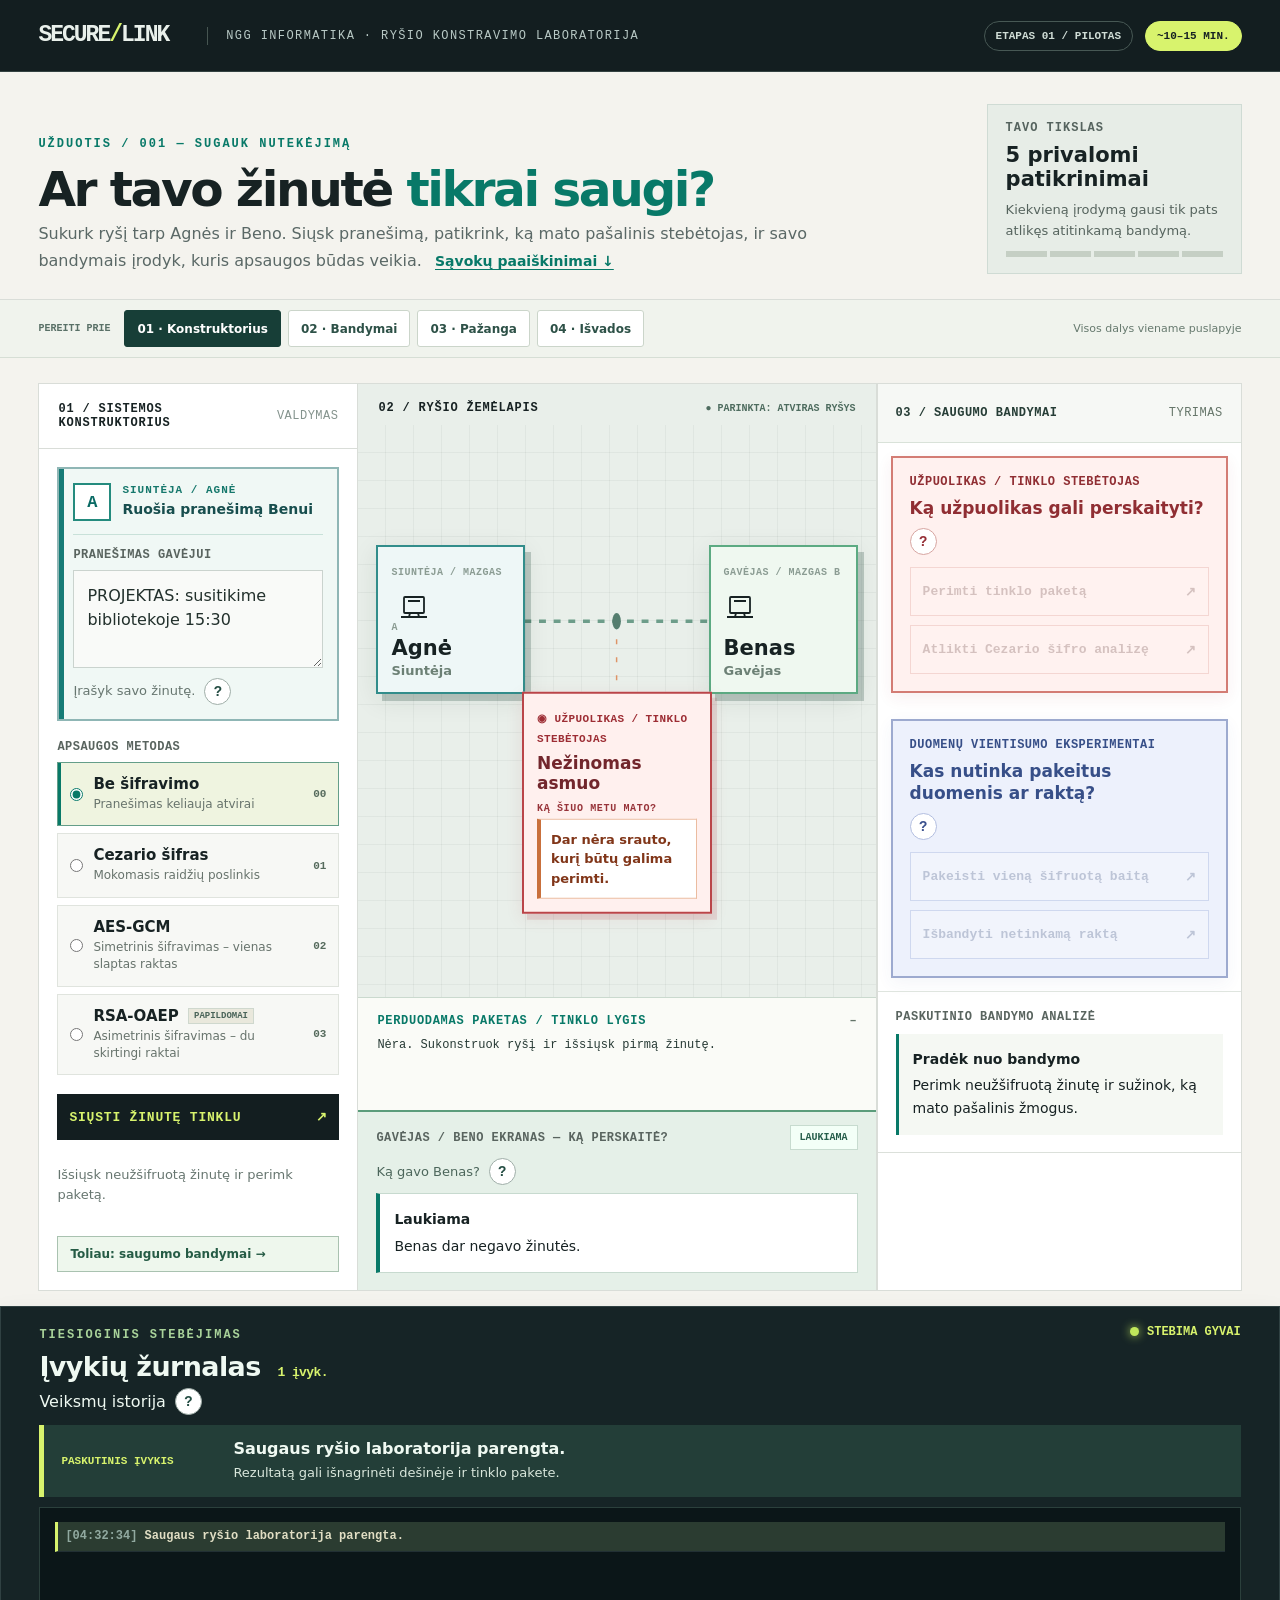
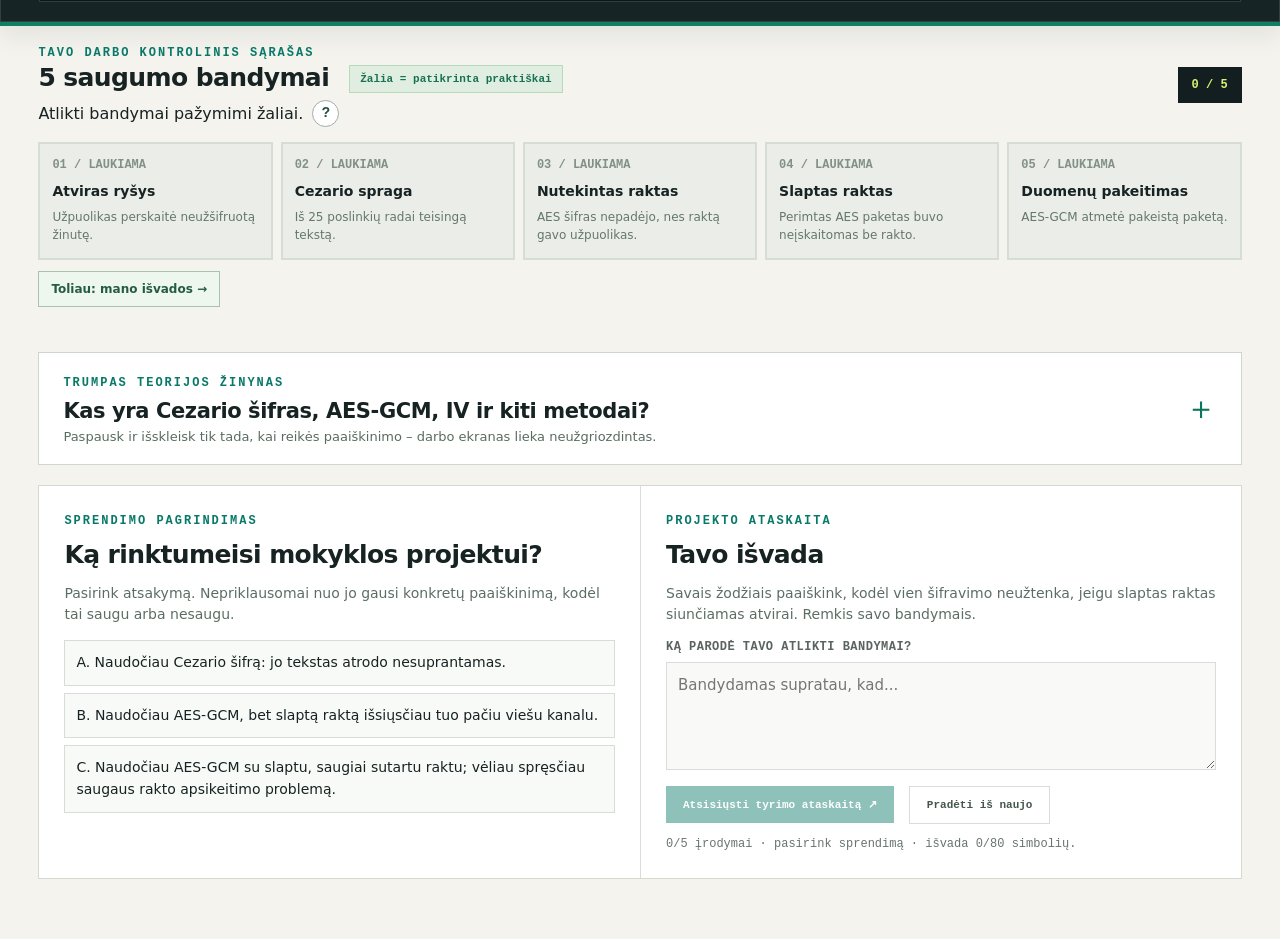
==== commit 63999868: "SECURE LINK v5.49: atskirti perėmimą ir vientisumą, pagalba ir navigacija" ====
--- a/secure-link.html
+++ b/secure-link.html
@@ -124,19 +124,60 @@
 @media(max-width:1270px){.attacker-panel{grid-column:1/-1}}
 @media(max-width:600px){.attacker-panel-head{padding:14px!important;min-height:73px}.attacker-panel-head .pane-title{font-size:13px!important}.attacker-subtitle{font-size:11px}.attacker-icon{width:32px;min-width:32px;height:32px}}
 </style>
+<style>
+/* NGG SECURE LINK v5.49 */
+.attacker-panel{border:1px solid var(--line)!important;box-shadow:none!important;background:#fff!important}
+.attacker-panel-head{background:#f6f8f5!important;border-bottom:1px solid #d9e2d9!important;min-height:59px!important;padding:15px 18px!important}
+.attacker-panel-head .pane-title{font:800 12px/1.4 var(--mono)!important;color:#263d36!important;letter-spacing:.5px}
+.attacker-panel-head .pane-code{color:#66766a}
+.attacker-panel>.pane-head+.inspect-section{border-left:0!important}
+.attacker-panel>.pane-head+.interception-zone{border:2px solid #d37c74!important;background:#fff1ef!important;padding:17px!important;margin:13px!important;box-shadow:0 5px 15px rgba(144,48,53,.07)}
+.interception-zone .field-label,.interception-zone h3{color:#902e33!important}
+.interception-zone .attack:not(:disabled){border:1px solid #cc7771!important;background:#fffafa!important;color:#70292d!important}
+.interception-zone .attack:hover:not(:disabled){border-color:#af3b3e!important;background:#ffe2de!important}
+.interception-zone .attack:disabled{background:#fff4f2!important;border-color:#e9b7b1!important;color:#a58b89!important}
+.attacker-panel .experiment-section{border:2px solid #9daacf!important;background:#edf1fc!important;margin:13px!important;padding:17px!important;box-shadow:0 5px 16px rgba(62,80,153,.055)}
+.attacker-panel .experiment-section .field-label,.attacker-panel .experiment-section h3{color:#374f88!important}
+.attacker-panel .experiment-section .attack.warn{background:#fff!important;border-color:#aebce0!important;color:#374f88!important}
+.attacker-panel .experiment-section .attack.warn:not(:disabled):hover{background:#dce6ff!important;border-color:#7187c6!important}
+.attacker-panel .experiment-section .attack.warn:disabled{background:#f7f8fc!important;color:#8692ad!important}
+.attacker-panel .experiment-section .experiment-note{display:none!important}
+.attacker-panel .inspect-section:last-child{border-top:1px solid #dfe5df;padding-top:18px!important}
+.help-row{display:flex;align-items:center;gap:9px;flex-wrap:wrap;margin:0 0 12px}.help-row h3{margin:0!important;flex:0 1 auto}
+.help-wrap{position:relative;display:inline-flex;align-items:center;z-index:5}
+.help-btn{width:27px;height:27px;padding:0;border-radius:50%;border:1px solid #9faea8;background:#fff;color:#244d43;display:grid;place-items:center;font:900 14px/1 var(--mono);cursor:help}
+.help-btn:hover,.help-btn:focus-visible{background:#e3f4e8;border-color:#438b72;outline:2px solid #92cbb3;outline-offset:2px}
+.help-pop{position:absolute;z-index:50;top:calc(100% + 9px);left:0;width:min(315px,72vw);padding:12px 14px;background:#1b3030;color:#f3fff9;border:1px solid #385e55;box-shadow:0 10px 28px #0b22254a;border-radius:5px;font:12px/1.65 var(--font);text-transform:none;letter-spacing:normal;pointer-events:none;opacity:0;visibility:hidden;transform:translateY(-5px);transition:opacity .17s,transform .17s,visibility .17s}
+.help-pop b{color:#d4ef94}.help-wrap:hover .help-pop,.help-wrap:focus-within .help-pop{opacity:1;visibility:visible;transform:translateY(0);pointer-events:auto}
+.interception-zone .help-btn{color:#962f37;border-color:#d7a5a1}.experiment-section .help-btn{color:#3b518e;border-color:#b2bee0}
+.help-inline{display:flex;gap:8px;align-items:center;flex-wrap:wrap}.help-inline .help-wrap{margin-left:1px}
+.lab-jumpbar{position:relative;display:flex;gap:7px;align-items:center;flex-wrap:wrap;padding:10px clamp(18px,3vw,46px);max-width:1740px;margin:0 auto;border-bottom:1px solid #d6ded5;background:#f0f3ed}
+.lab-jumpbar .nav-label{font:800 10px var(--mono);color:#597067;margin-right:7px}
+.lab-jumpbar button{border:1px solid #cbd5ca;background:#fff;color:#2d5147;padding:9px 12px;min-height:37px;font:700 12px var(--font);border-radius:3px;white-space:nowrap}
+.lab-jumpbar button:hover,.lab-jumpbar button:focus-visible{background:#e5f0e4;border-color:#579b82}
+.lab-jumpbar button.active{background:#173e37;color:#fff;border-color:#173e37}
+.lab-jumpbar .nav-hint{font:11px var(--font);color:#66796e;margin-left:auto}
+#caesarWorkbench,#eventLedger,#conclusions,#attackerTests,#evidenceSection,#senderSection{scroll-margin-top:14px}
+.nav-next{display:inline-flex;align-items:center;gap:7px;margin-top:11px;border:1px solid #a9c2b0;background:#eef7ed;color:#255b45;padding:10px 12px;font:700 12px var(--font);cursor:pointer}
+.nav-next:hover{background:#dceede}
+@media(max-width:850px){.lab-jumpbar{padding:9px 15px}.lab-jumpbar .nav-hint{display:none}.attacker-panel .interception-zone,.attacker-panel .experiment-section{margin:9px!important}}
+@media(max-width:480px){.lab-jumpbar .nav-label{width:100%}.lab-jumpbar button{flex:1;padding:9px 8px;font-size:11px}.help-pop{width:min(275px,74vw)}.attacker-panel .interception-zone,.attacker-panel .experiment-section{padding:13px!important}}
+@media(prefers-reduced-motion:reduce){.help-pop{transition:none}}
+</style>
 </head>
 <body>
 <header class="top"><div class="brand">SECURE<span>/</span>LINK</div><div class="top-mid">NGG Informatika · Ryšio konstravimo laboratorija</div><div class="top-right"><span class="pill">ETAPAS 01 / PILOTAS</span><span class="pill pilot-pill">~10–15 MIN.</span></div></header>
 <section class="under"><div><div class="overline">UŽDUOTIS / 001 — SUGAUK NUTEKĖJIMĄ</div><h1>Ar tavo žinutė <em>tikrai saugi?</em></h1><p class="intro">Sukurk ryšį tarp Agnės ir Beno. Siųsk pranešimą, patikrink, ką mato pašalinis stebėtojas, ir savo bandymais įrodyk, kuris apsaugos būdas veikia. <a class="knowledge-link" href="#sąvokų-žinynas">Sąvokų paaiškinimai ↓</a></p></div><div class="goal"><div class="label">TAVO TIKSLAS</div><strong>5 privalomi patikrinimai</strong><small>Kiekvieną įrodymą gausi tik pats atlikęs atitinkamą bandymą.</small><div class="progress-details" id="topProgress" aria-label="Tyrimo pažanga"></div></div></section>
+<nav class="lab-jumpbar" aria-label="Perėjimas tarp laboratorijos dalių"><span class="nav-label">PEREITI PRIE</span><button type="button" data-goto="senderSection" class="active">01 · Konstruktorius</button><button type="button" data-goto="attackerTests">02 · Bandymai</button><button type="button" data-goto="evidenceSection">03 · Pažanga</button><button type="button" data-goto="conclusions">04 · Išvados</button><span class="nav-hint">Visos dalys viename puslapyje</span></nav>
 <main class="workspace">
-<section class="pane"><div class="pane-head"><span class="pane-title">01 / SISTEMOS KONSTRUKTORIUS</span><span class="pane-code">VALDYMAS</span></div><div class="controls">
-<div class="sender-card"><div class="sender-card-head"><span class="sender-role-mark">A</span><div><span class="sender-card-label">SIUNTĖJA / AGNĖ</span><strong>Ruošia pranešimą Benui</strong></div></div><label class="field-label" for="message">Pranešimas gavėjui</label><textarea id="message" class="message-input" maxlength="120" spellcheck="false">PROJEKTAS: susitikime bibliotekoje 15:30</textarea><div class="hint">Gali keisti tekstą – svarbu išsiųsti tikrą žinutę, ne žiūrėti pavyzdį.</div></div>
+<section class="pane" id="senderSection"><div class="pane-head"><span class="pane-title">01 / SISTEMOS KONSTRUKTORIUS</span><span class="pane-code">VALDYMAS</span></div><div class="controls">
+<div class="sender-card"><div class="sender-card-head"><span class="sender-role-mark">A</span><div><span class="sender-card-label">SIUNTĖJA / AGNĖ</span><strong>Ruošia pranešimą Benui</strong></div></div><label class="field-label" for="message">Pranešimas gavėjui</label><textarea id="message" class="message-input" maxlength="120" spellcheck="false">PROJEKTAS: susitikime bibliotekoje 15:30</textarea><div class="help-inline hint">Įrašyk savo žinutę. <span class="help-wrap"><button class="help-btn" type="button" aria-label="Kodėl svarbu pakeisti tekstą?">?</button><span class="help-pop" role="tooltip">Pakeisk žinutę į savą – tuomet geriau matysi, kaip tavo konkretus tekstas keičiasi po šifravimo.</span></span></div></div>
 <div><span class="field-label">Apsaugos metodas</span><div class="mode-list"><label class="mode-choice"><input type="radio" name="mode" value="plain" checked><span><b>Be šifravimo</b><small>Pranešimas keliauja atvirai</small></span><span class="mode-badge">00</span></label><label class="mode-choice"><input type="radio" name="mode" value="caesar"><span><b>Cezario šifras</b><small>Mokomasis raidžių poslinkis</small></span><span class="mode-badge">01</span></label><label class="mode-choice"><input type="radio" name="mode" value="aes"><span><b>AES-GCM</b><small>Simetrinis šifravimas – vienas slaptas raktas</small></span><span class="mode-badge">02</span></label>
 <label class="mode-choice"><input type="radio" name="mode" value="rsa"><span><b>RSA-OAEP <span class="extra-label">PAPILDOMAI</span></b><small>Asimetrinis šifravimas – du skirtingi raktai</small></span><span class="mode-badge">03</span></label></div></div>
 <div id="caesarControl" hidden><label class="field-label" for="shift">Pasirink slaptą poslinkį</label><div class="control-slider"><input id="shift" type="range" min="1" max="25" value="7"><output id="shiftValue">7</output></div><div class="hint">Demonstracijoje keičiamos A–Z lotyniškos raidės. Tai nesaugus šifras.</div></div>
 <div id="aesControl" hidden><span class="field-label">Kaip bendras AES raktas atsidurs pas Beną?</span><div class="option-row"><button class="smallopt" id="keyPrivate" type="button">Saugus išankstinis susitarimas</button><button class="smallopt" id="keyLeak" type="button">Tuo pačiu viešu kanalu</button></div><div class="hint" id="shareHint">Šiame etape laikome, kad Agnė ir Benas jau turi bendrą raktą. Vėliau nagrinėsime, kaip jį perduoti saugiai.</div></div>
 <div id="rsaControl" hidden class="rsa-control"><div class="field-label">Viešasis ir privatusis raktai</div><p>Programa sugeneruos Beno <strong>viešąjį</strong> ir <strong>privatųjį</strong> raktus. Agnė užšifruos naudodama viešąjį, o Benas iššifruos privačiuoju. Tik trumpoms žinutėms – ilgiems duomenims naudojamas hibridinis šifravimas.</p></div>
-<button class="send" id="send" type="button"><span>Siųsti žinutę tinklu</span><span aria-hidden="true">↗</span></button><div id="controlFeedback" class="hint" role="status">Pirmiausia išsiųsk žinutę be šifravimo, tada ją perimk.</div>
+<button class="send" id="send" type="button"><span>Siųsti žinutę tinklu</span><span aria-hidden="true">↗</span></button><div id="controlFeedback" class="hint" role="status">Pirmiausia išsiųsk žinutę be šifravimo, tada ją perimk.</div><button type="button" class="nav-next" data-goto="attackerTests">Toliau: saugumo bandymai →</button>
 </div></section>
 <section class="pane main-stage"><div class="stage-top"><span class="pane-title">02 / RYŠIO ŽEMĖLAPIS</span><span class="status" id="stageStatus">● SISTEMA PARUOŠTA</span></div><div class="network-board" role="img" aria-label="Agnė siunčia žinutę Benui per tinklą, kurį stebi įsilaužėlis">
 <svg class="wires" viewBox="0 0 600 350" preserveAspectRatio="none" aria-hidden="true"><path class="wire" d="M125,120 L475,120"/><path class="wire-b" d="M300,120 L300,246"/><circle cx="300" cy="120" r="5" fill="#557e6f"/><path d="m455 110 20 10-20 10" fill="none" stroke="#6d9d8a" stroke-width="2"/><path d="m290 234 10 12 10-12" fill="none" stroke="#d89c75" stroke-width="2"/></svg>
@@ -144,15 +185,15 @@
 <div class="endpoint receiver" aria-label="Gavėjas Benas"><span class="num">GAVĖJAS / MAZGAS B</span><svg viewBox="0 0 32 32" aria-hidden="true"><rect x="6" y="5" width="20" height="16" rx="1"/><path d="M3 25h26M12 21l-1 4M20 21l1 4M10 9h12"/></svg><strong>Benas</strong><small>Gavėjas</small></div>
 <div class="spy" id="spyCard" aria-label="Užpuoliko stebėjimo skydelis"><span class="spy-label">◉ UŽPUOLIKAS / TINKLO STEBĖTOJAS</span><strong>Nežinomas asmuo</strong><div class="spy-info-title">KĄ ŠIUO METU MATO?</div><div class="spy-output" id="spyState" role="status" aria-live="polite">Dar nėra srauto, kurį būtų galima perimti.</div></div>
 </div><div class="packet-strip"><div><div class="strip-label">PERDUODAMAS PAKETAS / TINKLO LYGIS</div><div id="packetView" class="packet-text" aria-live="polite">Nėra. Sukonstruok ryšį ir išsiųsk pirmą žinutę.</div></div><span class="packet-tag" id="packetTag">–</span></div>
-<div class="recipient-pane"><div class="recipient-head"><span class="field-label">GAVĖJAS / BENO EKRANAS — KĄ PERSKAITĖ?</span><span id="receiverBadge" class="receipt-badge">LAUKIAMA</span></div><p class="recipient-why">Čia rodoma, <strong>ką iš tiesų gavo ir sugebėjo perskaityti Benas</strong>. Saugus ryšys turi ne tik paslėpti žinutę nuo užpuoliko, bet ir leisti ją perskaityti teisėtam gavėjui.</p><div id="receiverView" class="feedback"><strong>Laukiama</strong>Benas dar negavo žinutės.</div></div></section>
-<section class="pane inspect attacker-panel" aria-label="Užpuoliko ir tinklo stebėtojo bandymai"><div class="pane-head attacker-panel-head"><div class="attacker-panel-identity"><span class="attacker-icon" aria-hidden="true">!</span><span class="attacker-title-wrap"><span class="pane-title">03 / UŽPUOLIKAS</span><span class="attacker-subtitle">TINKLO STEBĖTOJAS</span></span></div><span class="attacker-panel-tag">ATAKOS</span></div>
-<div class="inspect-section"><span class="field-label">Perėmimo bandymai</span><h3>Ką užpuolikas gali perskaityti?</h3><p>Išsiųsk pranešimą, tada atlik perėmimo bandymą. Palygink siunčiamą paketą su tuo, ką mato Benas.</p><div class="attack-buttons"><button class="attack" id="intercept" type="button" disabled>Perimti tinklo paketą <span aria-hidden="true">↗</span></button><button class="attack" id="bruteforce" type="button" disabled>Atlikti Cezario šifro analizę <span aria-hidden="true">↗</span></button></div></div>
-<div class="inspect-section experiment-section"><span class="field-label">Paketo pažeidimų laboratorija</span><h3>Kas nutinka pakeitus duomenis ar raktą?</h3><p>Tai <strong>du palyginimo eksperimentai</strong>: pirmuoju pakeisi perduodamo paketo baitą, antruoju paketą paliksi nepakitusį, bet bandysi jį atidaryti svetimu raktu. Stebėk gavėjo ekraną ir įvykių žurnalą.</p><div class="attack-buttons"><button class="attack warn" id="tamper" type="button" disabled>Pakeisti vieną šifruotą baitą <span aria-hidden="true">↗</span></button><button class="attack warn" id="wrongKey" type="button" disabled>Išbandyti netinkamą raktą <span aria-hidden="true">↗</span></button></div><p class="experiment-note">Informacija: abu bandymai gali baigtis atmetimu, tačiau viename <strong>pakeičiami duomenys</strong>, kitame <strong>pakeičiamas raktas</strong>. Atlik eksperimentus ir palygink įvykių žurnalą.</p></div>
+<div class="recipient-pane"><div class="recipient-head"><span class="field-label">GAVĖJAS / BENO EKRANAS — KĄ PERSKAITĖ?</span><span id="receiverBadge" class="receipt-badge">LAUKIAMA</span></div><div class="recipient-why help-inline">Ką gavo Benas? <span class="help-wrap"><button class="help-btn" type="button" aria-label="Kam reikalingas gavėjo ekranas?">?</button><span class="help-pop" role="tooltip">Šiame ekrane rodoma, ar Benas iš tiesų gavo ir sugebėjo perskaityti tavo žinutę. Saugus ryšys turi neleisti užpuolikui jos perskaityti, bet leisti tai gavėjui.</span></span></div><div id="receiverView" class="feedback"><strong>Laukiama</strong>Benas dar negavo žinutės.</div></div></section>
+<section class="pane inspect attacker-panel" id="attackerTests" aria-label="Ryšio saugumo bandymų įrankiai"><div class="pane-head attacker-panel-head"><span class="pane-title">03 / SAUGUMO BANDYMAI</span><span class="pane-code">TYRIMAS</span></div>
+<div class="inspect-section interception-zone"><span class="field-label">UŽPUOLIKAS / TINKLO STEBĖTOJAS</span><div class="help-row"><h3>Ką užpuolikas gali perskaityti?</h3><span class="help-wrap"><button class="help-btn" type="button" aria-label="Paaiškinimas apie perėmimo bandymą">?</button><span class="help-pop" role="tooltip"><b>Kaip atlikti?</b> Išsiųsk pranešimą, spausk „Perimti tinklo paketą“ ir palygink, ką mato užpuolikas ir gavėjas Benas. Cezario šifrui gali papildomai išbandyti visus 25 raktus.</span></span></div><div class="attack-buttons"><button class="attack" id="intercept" type="button" disabled>Perimti tinklo paketą <span aria-hidden="true">↗</span></button><button class="attack" id="bruteforce" type="button" disabled>Atlikti Cezario šifro analizę <span aria-hidden="true">↗</span></button></div></div>
+<div class="inspect-section experiment-section"><span class="field-label">DUOMENŲ VIENTISUMO EKSPERIMENTAI</span><div class="help-row"><h3>Kas nutinka pakeitus duomenis ar raktą?</h3><span class="help-wrap"><button class="help-btn" type="button" aria-label="Paaiškinimas apie pakeistą baitą ir netinkamą raktą">?</button><span class="help-pop" role="tooltip"><b>Du skirtingi bandymai.</b> Pirmame keičiamas vienas užšifruoto paketo baitas, antrame paketas lieka nepakitęs, bet gavėjas naudoja kitą raktą. AES-GCM abu atmeta, tačiau dėl skirtingų priežasčių. Stebėk gavėjo ekraną ir įvykių žurnalą.</span></span></div><div class="attack-buttons"><button class="attack warn" id="tamper" type="button" disabled>Pakeisti vieną šifruotą baitą <span aria-hidden="true">↗</span></button><button class="attack warn" id="wrongKey" type="button" disabled>Išbandyti netinkamą raktą <span aria-hidden="true">↗</span></button></div></div>
 <div class="inspect-section"><span class="field-label">Paskutinio bandymo analizė</span><div id="feedback" class="feedback" role="status"><strong>Pradėk nuo bandymo</strong>Perimk neužšifruotą žinutę ir sužinok, ką mato pašalinis žmogus.</div></div></section>
 </main>
 <section id="caesarWorkbench" class="candidate-workbench" tabindex="-1" aria-label="25 Cezario šifro bandymų rezultatai" hidden><div class="workbench-top"><div><div class="overline">NAUJAS TYRIMO LANGAS · 25 GALIMI RAKTAI</div><h2>Iš 25 bandymų išrink prasmingą žinutę</h2><p>Raktai čia išbandomi automatiškai. <strong>Tavo darbas:</strong> palyginti gautus tekstus ir pasirinkti tą, kuris atitinka siunčiamą pranešimą.</p></div><button id="closeVariants" class="smallopt" type="button">Uždaryti</button></div><div id="variants" class="variant-list" aria-label="Cezario šifro iššifravimo bandymai"></div><div id="candidateNote" role="status" class="candidate-note">Pasirink vieną variantą. Patikrinimas parodys, ar tavo išvada teisinga.</div></section>
-<section class="event-ledger" aria-labelledby="eventTitle"><div class="event-head"><div><div class="overline">TIESIOGINIS STEBĖJIMAS</div><h2 id="eventTitle">Įvykių žurnalas <span id="eventCount">0</span></h2><p>Čia matysi <strong>kiekvieno paspaudimo pasekmę</strong>: kas išsiųsta, ką perėmė užpuolikas, ar paketas priimtas ir kodėl.</p></div><div class="event-live"><span class="live-dot" aria-hidden="true"></span> STEBIMA GYVAI</div></div><div id="lastEvent" class="last-event" role="status"><span class="event-signal">PASKUTINIS ĮVYKIS</span><strong>Laboratorija pasiruošusi</strong><span>Pasirink apsaugą ir išsiųsk pirmą žinutę.</span></div><div class="console" id="console" aria-label="Visų veiksmų įvykių žurnalas" aria-live="polite"></div></section>
-<section class="evidencebar"><div class="evidence-top"><div><div class="overline">TAVO DARBO KONTROLINIS SĄRAŠAS</div><h2>5 saugumo bandymai <span class="progress-legend">Žalia = patikrinta praktiškai</span></h2><p><strong>Taip – čia tavo praktinės užduotys.</strong> Kiekvienas langelis taps žalias tik tada, kai pats atliksi konkretų bandymą. Jų rezultatus matysi aukščiau esančiame įvykių žurnale.</p></div><div class="counter" id="progressCount">0 / 5</div></div><div class="proofgrid" id="proofGrid"></div></section>
+<section class="event-ledger" id="eventLedger" aria-labelledby="eventTitle"><div class="event-head"><div><div class="overline">TIESIOGINIS STEBĖJIMAS</div><h2 id="eventTitle">Įvykių žurnalas <span id="eventCount">0</span></h2><div class="help-inline" style="margin-bottom:10px">Veiksmų istorija <span class="help-wrap"><button class="help-btn" type="button" aria-label="Paaiškinimas apie įvykių žurnalą">?</button><span class="help-pop" role="tooltip">Žurnalas fiksuoja kiekvieną veiksmą: siuntimą, užpuoliko perėmimą ir gavėjo atsaką. Naujausias įvykis rodomas viršuje.</span></span></div></div><div class="event-live"><span class="live-dot" aria-hidden="true"></span> STEBIMA GYVAI</div></div><div id="lastEvent" class="last-event" role="status"><span class="event-signal">PASKUTINIS ĮVYKIS</span><strong>Laboratorija pasiruošusi</strong><span>Pasirink apsaugą ir išsiųsk pirmą žinutę.</span></div><div class="console" id="console" aria-label="Visų veiksmų įvykių žurnalas" aria-live="polite"></div></section>
+<section class="evidencebar" id="evidenceSection"><div class="evidence-top"><div><div class="overline">TAVO DARBO KONTROLINIS SĄRAŠAS</div><h2>5 saugumo bandymai <span class="progress-legend">Žalia = patikrinta praktiškai</span></h2><div class="help-inline" style="margin-top:7px">Atlikti bandymai pažymimi žaliai. <span class="help-wrap"><button class="help-btn" type="button" aria-label="Kaip veikia darbo kontrolinis sąrašas?">?</button><span class="help-pop" role="tooltip">Tai tavo praktinės užduotys. Kiekvienas iš penkių įrodymų tampa žalias tik tada, kai atliksi konkretų bandymą. Įvykių žurnale galima patikrinti, kas nutiko.</span></span></div></div><div class="counter" id="progressCount">0 / 5</div></div><div class="proofgrid" id="proofGrid"></div><button type="button" class="nav-next" data-goto="conclusions">Toliau: mano išvados →</button></section>
 <section class="terms" id="sąvokų-žinynas"><details><summary><span><span class="overline">TRUMPAS TEORIJOS ŽINYNAS</span><strong>Kas yra Cezario šifras, AES-GCM, IV ir kiti metodai?</strong><small>Paspausk ir išskleisk tik tada, kai reikės paaiškinimo – darbo ekranas lieka neužgriozdintas.</small></span><span class="details-arrow" aria-hidden="true">＋</span></summary><div class="terms-intro">Tai pagalba eksperimentuojant, ne papildomas testas. Atskiri metodai atlieka skirtingas funkcijas: <b>ne visos kriptografinės operacijos yra šifravimas.</b></div><div class="term-grid">
 <article><h3>Cezario šifras</h3><p>Istorinis raidžių perstūmimas per nustatytą skaičių pozicijų. 26 raidžių abėcėlėje yra tik 25 netrivialūs poslinkiai, todėl juos lengva patikrinti visus. Šiuolaikinei apsaugai netinka.</p></article>
 <article><h3>AES-GCM</h3><p>Modernus <b>simetrinis</b> šifravimas: Agnė ir Benas naudoja tą patį slaptą AES raktą. GCM režimas leidžia ne tik paslėpti turinį, bet ir patikrinti, ar šifruoti duomenys nebuvo pakeisti.</p></article>
@@ -163,7 +204,7 @@
 <article><h3>Maiša (SHA-256)</h3><p>Maišos funkcija iš duomenų apskaičiuoja santrauką. Tai <b>ne šifravimas</b>: iš maišos nėra įprasto „iššifruoti“ veiksmo. Ji padeda lyginti duomenų vientisumą.</p></article>
 <article><h3>Skaitmeninis parašas ir sertifikatas</h3><p>Parašu galima patikrinti duomenų vientisumą ir ryšį su pasirašymo raktu. Sertifikatas padeda patikrinti, kam priklauso viešasis raktas; pats šifravimas savaime tapatybės negarantuoja.</p></article>
 </div><p class="term-footer">Papildomi AES režimai, pvz., CTR ir CBC, egzistuoja, tačiau be papildomos autentifikavimo apsaugos jie netikrina duomenų pakeitimų taip, kaip AES-GCM. Dėl aiškumo šioje demonstracijoje pasirinktas AES-GCM.</p></details></section>
-<section class="reflection" aria-label="Galutinė tyrimo ataskaita"><div><div class="overline">SPRENDIMO PAGRINDIMAS</div><h2>Ką rinktumeisi mokyklos projektui?</h2><p>Pasirink atsakymą. Nepriklausomai nuo jo gausi konkretų paaiškinimą, kodėl tai saugu arba nesaugu.</p><div id="quizOptions"></div><div id="quizFeedback" class="quizfeedback" role="status"></div></div><div><div class="overline">PROJEKTO ATASKAITA</div><h2>Tavo išvada</h2><p>Savais žodžiais paaiškink, kodėl vien šifravimo neužtenka, jeigu slaptas raktas siunčiamas atvirai. Remkis savo bandymais.</p><label class="field-label" for="conclusion">Ką parodė tavo atlikti bandymai?</label><textarea id="conclusion" class="report-write" maxlength="1600" placeholder="Bandydamas supratau, kad..." aria-describedby="reportHint"></textarea><div class="inline-pair"><button id="download" class="download" type="button" disabled>Atsisiųsti tyrimo ataskaitą ↗</button><button id="restart" class="secondary-btn" type="button">Pradėti iš naujo</button></div><div class="notice" id="reportHint" role="status">Norint baigti: surink 5 įrodymus, pasirink argumentuotą atsakymą ir parašyk išvadą (bent 80 simbolių).</div></div></section>
+<section class="reflection" id="conclusions" aria-label="Galutinė tyrimo ataskaita"><div><div class="overline">SPRENDIMO PAGRINDIMAS</div><h2>Ką rinktumeisi mokyklos projektui?</h2><p>Pasirink atsakymą. Nepriklausomai nuo jo gausi konkretų paaiškinimą, kodėl tai saugu arba nesaugu.</p><div id="quizOptions"></div><div id="quizFeedback" class="quizfeedback" role="status"></div></div><div><div class="overline">PROJEKTO ATASKAITA</div><h2>Tavo išvada</h2><p>Savais žodžiais paaiškink, kodėl vien šifravimo neužtenka, jeigu slaptas raktas siunčiamas atvirai. Remkis savo bandymais.</p><label class="field-label" for="conclusion">Ką parodė tavo atlikti bandymai?</label><textarea id="conclusion" class="report-write" maxlength="1600" placeholder="Bandydamas supratau, kad..." aria-describedby="reportHint"></textarea><div class="inline-pair"><button id="download" class="download" type="button" disabled>Atsisiųsti tyrimo ataskaitą ↗</button><button id="restart" class="secondary-btn" type="button">Pradėti iš naujo</button></div><div class="notice" id="reportHint" role="status">Norint baigti: surink 5 įrodymus, pasirink argumentuotą atsakymą ir parašyk išvadą (bent 80 simbolių).</div></div></section>
 <script>
 (()=>{'use strict';
 const $=id=>document.getElementById(id);const enc=new TextEncoder(),dec=new TextDecoder();
@@ -312,6 +353,12 @@
  $('conclusion').value=String(data.answer||'').slice(0,1600);state.answer=$('conclusion').value;
  renderQuiz();updateProgress();log('Atkurta tavo paskyros pažanga.','good');
  });
+
+ document.querySelectorAll('[data-goto]').forEach(button=>button.addEventListener('click',()=>{
+  const target=$(button.dataset.goto);if(!target)return;
+  document.querySelectorAll('.lab-jumpbar button').forEach(b=>b.classList.toggle('active',b.dataset.goto===button.dataset.goto));
+  target.scrollIntoView({behavior:window.matchMedia('(prefers-reduced-motion: reduce)').matches?'auto':'smooth',block:'start'});
+ }));
  $('conclusion').value=state.answer;configure();renderQuiz();updateProgress();log('Saugaus ryšio laboratorija parengta.','info');
  if(EMBED){document.body.classList.add('in-ngg');
  const reportHeight=()=>window.parent.postMessage({type:'secure-link-height',bridge:BRIDGE_ID,height:Math.ceil(document.documentElement.scrollHeight)+12},location.origin);
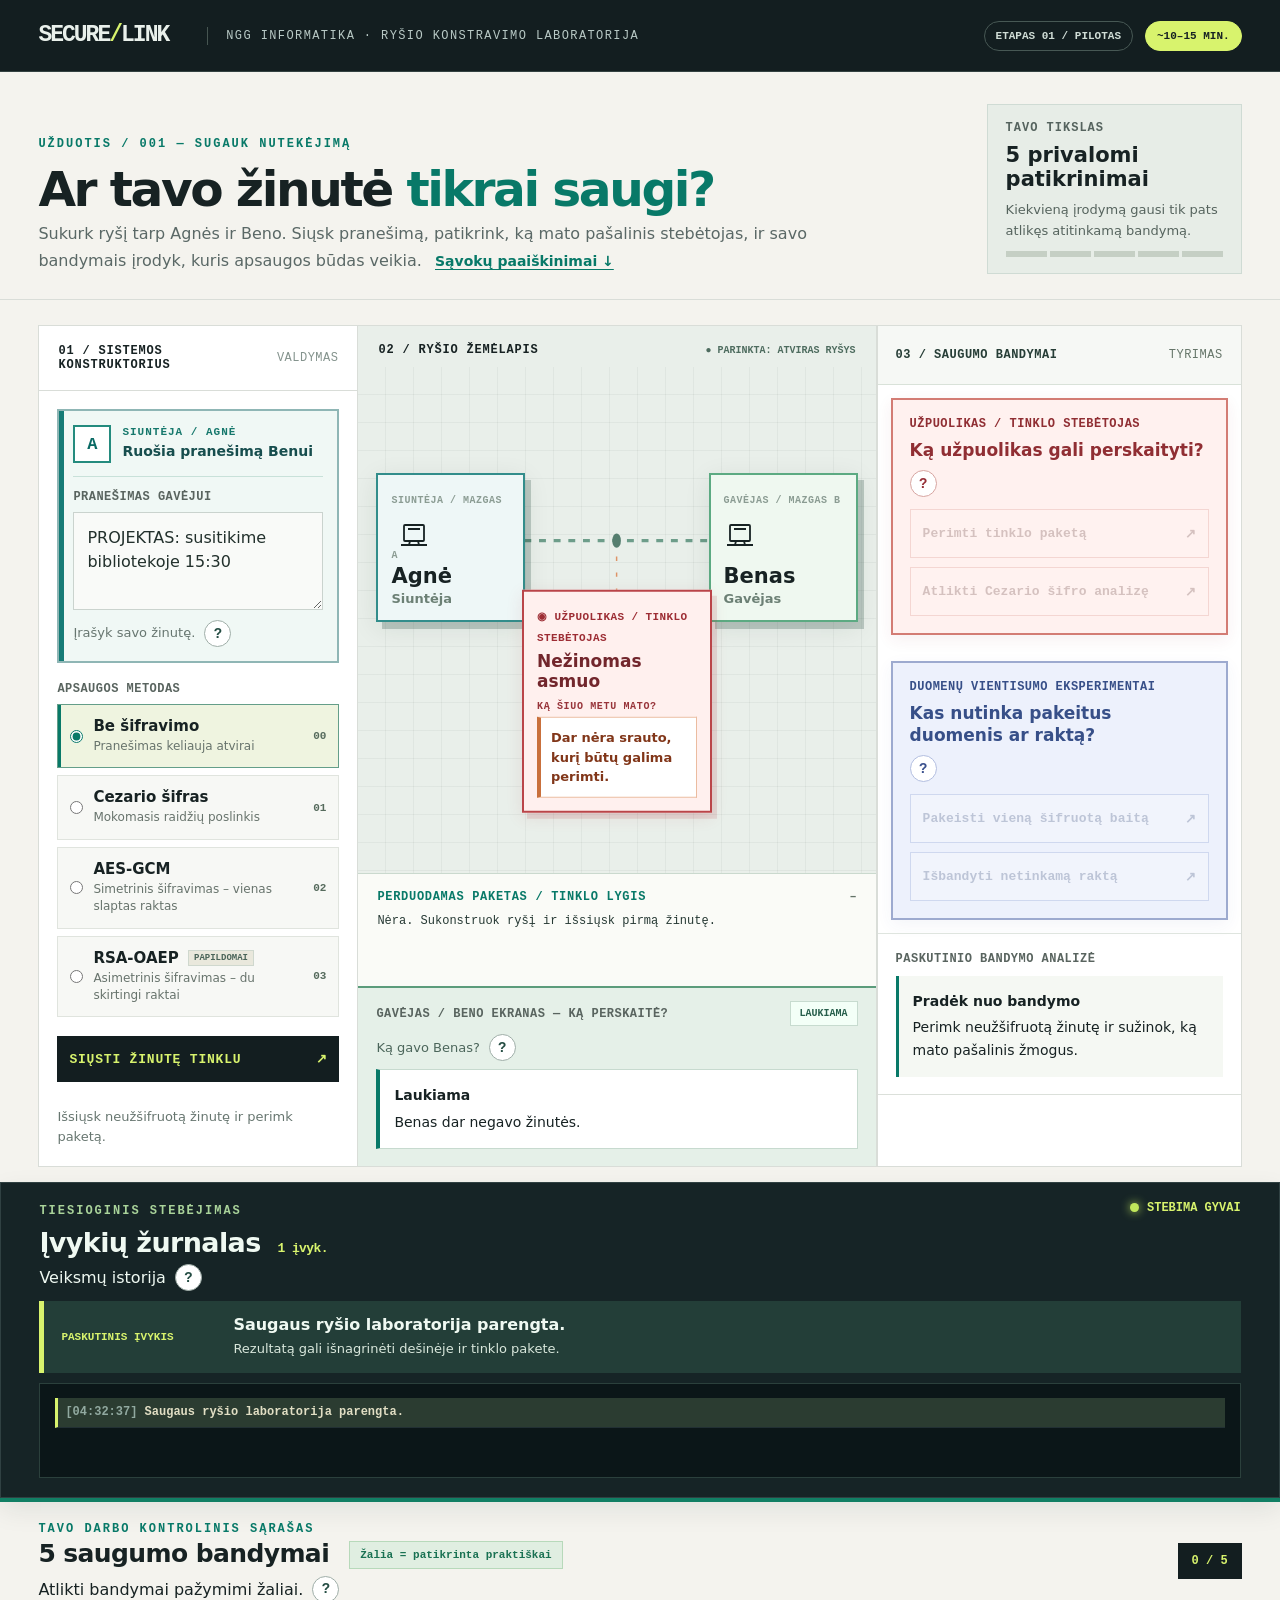
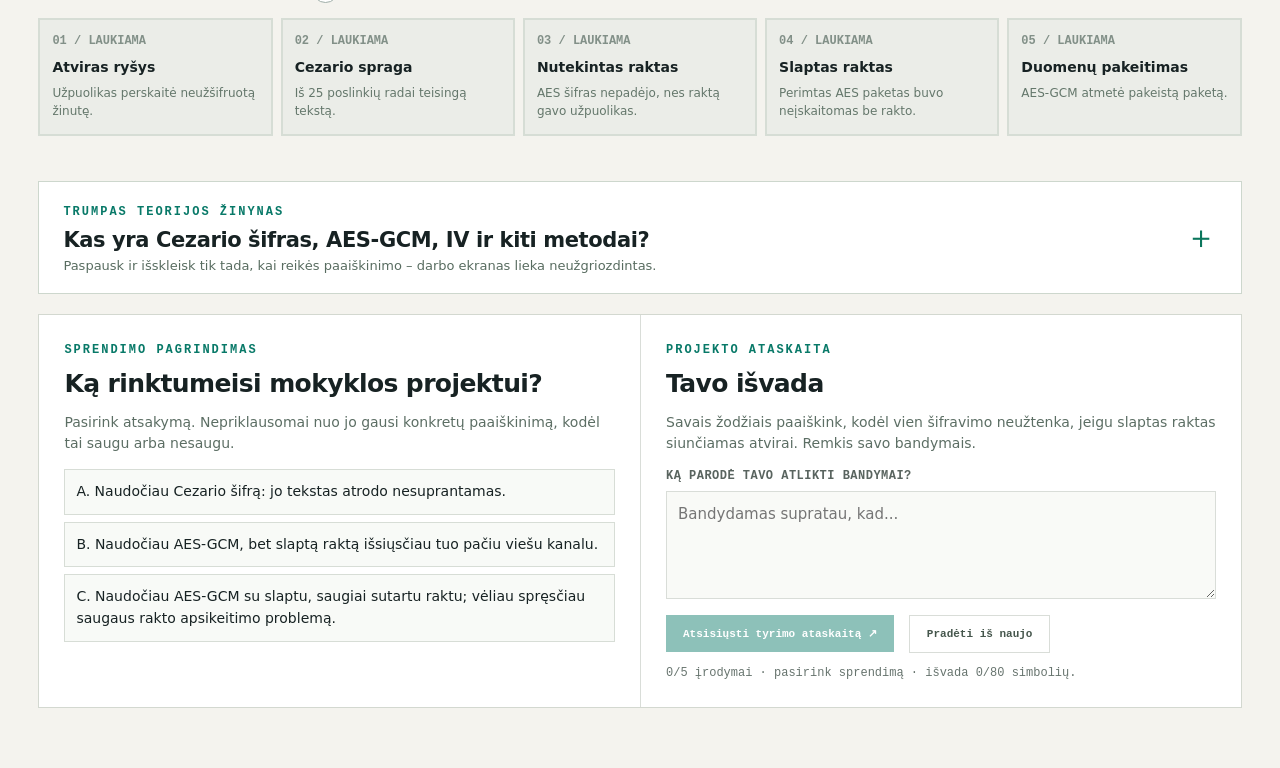
==== commit 52c0fe85: "SECURE LINK v5.50: pašalinti nereikalingą navigaciją, išsaugant visas užduotis (secure-link.html)" ====
--- a/secure-link.html
+++ b/secure-link.html
@@ -168,7 +168,6 @@
 <body>
 <header class="top"><div class="brand">SECURE<span>/</span>LINK</div><div class="top-mid">NGG Informatika · Ryšio konstravimo laboratorija</div><div class="top-right"><span class="pill">ETAPAS 01 / PILOTAS</span><span class="pill pilot-pill">~10–15 MIN.</span></div></header>
 <section class="under"><div><div class="overline">UŽDUOTIS / 001 — SUGAUK NUTEKĖJIMĄ</div><h1>Ar tavo žinutė <em>tikrai saugi?</em></h1><p class="intro">Sukurk ryšį tarp Agnės ir Beno. Siųsk pranešimą, patikrink, ką mato pašalinis stebėtojas, ir savo bandymais įrodyk, kuris apsaugos būdas veikia. <a class="knowledge-link" href="#sąvokų-žinynas">Sąvokų paaiškinimai ↓</a></p></div><div class="goal"><div class="label">TAVO TIKSLAS</div><strong>5 privalomi patikrinimai</strong><small>Kiekvieną įrodymą gausi tik pats atlikęs atitinkamą bandymą.</small><div class="progress-details" id="topProgress" aria-label="Tyrimo pažanga"></div></div></section>
-<nav class="lab-jumpbar" aria-label="Perėjimas tarp laboratorijos dalių"><span class="nav-label">PEREITI PRIE</span><button type="button" data-goto="senderSection" class="active">01 · Konstruktorius</button><button type="button" data-goto="attackerTests">02 · Bandymai</button><button type="button" data-goto="evidenceSection">03 · Pažanga</button><button type="button" data-goto="conclusions">04 · Išvados</button><span class="nav-hint">Visos dalys viename puslapyje</span></nav>
 <main class="workspace">
 <section class="pane" id="senderSection"><div class="pane-head"><span class="pane-title">01 / SISTEMOS KONSTRUKTORIUS</span><span class="pane-code">VALDYMAS</span></div><div class="controls">
 <div class="sender-card"><div class="sender-card-head"><span class="sender-role-mark">A</span><div><span class="sender-card-label">SIUNTĖJA / AGNĖ</span><strong>Ruošia pranešimą Benui</strong></div></div><label class="field-label" for="message">Pranešimas gavėjui</label><textarea id="message" class="message-input" maxlength="120" spellcheck="false">PROJEKTAS: susitikime bibliotekoje 15:30</textarea><div class="help-inline hint">Įrašyk savo žinutę. <span class="help-wrap"><button class="help-btn" type="button" aria-label="Kodėl svarbu pakeisti tekstą?">?</button><span class="help-pop" role="tooltip">Pakeisk žinutę į savą – tuomet geriau matysi, kaip tavo konkretus tekstas keičiasi po šifravimo.</span></span></div></div>
@@ -177,7 +176,7 @@
 <div id="caesarControl" hidden><label class="field-label" for="shift">Pasirink slaptą poslinkį</label><div class="control-slider"><input id="shift" type="range" min="1" max="25" value="7"><output id="shiftValue">7</output></div><div class="hint">Demonstracijoje keičiamos A–Z lotyniškos raidės. Tai nesaugus šifras.</div></div>
 <div id="aesControl" hidden><span class="field-label">Kaip bendras AES raktas atsidurs pas Beną?</span><div class="option-row"><button class="smallopt" id="keyPrivate" type="button">Saugus išankstinis susitarimas</button><button class="smallopt" id="keyLeak" type="button">Tuo pačiu viešu kanalu</button></div><div class="hint" id="shareHint">Šiame etape laikome, kad Agnė ir Benas jau turi bendrą raktą. Vėliau nagrinėsime, kaip jį perduoti saugiai.</div></div>
 <div id="rsaControl" hidden class="rsa-control"><div class="field-label">Viešasis ir privatusis raktai</div><p>Programa sugeneruos Beno <strong>viešąjį</strong> ir <strong>privatųjį</strong> raktus. Agnė užšifruos naudodama viešąjį, o Benas iššifruos privačiuoju. Tik trumpoms žinutėms – ilgiems duomenims naudojamas hibridinis šifravimas.</p></div>
-<button class="send" id="send" type="button"><span>Siųsti žinutę tinklu</span><span aria-hidden="true">↗</span></button><div id="controlFeedback" class="hint" role="status">Pirmiausia išsiųsk žinutę be šifravimo, tada ją perimk.</div><button type="button" class="nav-next" data-goto="attackerTests">Toliau: saugumo bandymai →</button>
+<button class="send" id="send" type="button"><span>Siųsti žinutę tinklu</span><span aria-hidden="true">↗</span></button><div id="controlFeedback" class="hint" role="status">Pirmiausia išsiųsk žinutę be šifravimo, tada ją perimk.</div>
 </div></section>
 <section class="pane main-stage"><div class="stage-top"><span class="pane-title">02 / RYŠIO ŽEMĖLAPIS</span><span class="status" id="stageStatus">● SISTEMA PARUOŠTA</span></div><div class="network-board" role="img" aria-label="Agnė siunčia žinutę Benui per tinklą, kurį stebi įsilaužėlis">
 <svg class="wires" viewBox="0 0 600 350" preserveAspectRatio="none" aria-hidden="true"><path class="wire" d="M125,120 L475,120"/><path class="wire-b" d="M300,120 L300,246"/><circle cx="300" cy="120" r="5" fill="#557e6f"/><path d="m455 110 20 10-20 10" fill="none" stroke="#6d9d8a" stroke-width="2"/><path d="m290 234 10 12 10-12" fill="none" stroke="#d89c75" stroke-width="2"/></svg>
@@ -193,7 +192,7 @@
 </main>
 <section id="caesarWorkbench" class="candidate-workbench" tabindex="-1" aria-label="25 Cezario šifro bandymų rezultatai" hidden><div class="workbench-top"><div><div class="overline">NAUJAS TYRIMO LANGAS · 25 GALIMI RAKTAI</div><h2>Iš 25 bandymų išrink prasmingą žinutę</h2><p>Raktai čia išbandomi automatiškai. <strong>Tavo darbas:</strong> palyginti gautus tekstus ir pasirinkti tą, kuris atitinka siunčiamą pranešimą.</p></div><button id="closeVariants" class="smallopt" type="button">Uždaryti</button></div><div id="variants" class="variant-list" aria-label="Cezario šifro iššifravimo bandymai"></div><div id="candidateNote" role="status" class="candidate-note">Pasirink vieną variantą. Patikrinimas parodys, ar tavo išvada teisinga.</div></section>
 <section class="event-ledger" id="eventLedger" aria-labelledby="eventTitle"><div class="event-head"><div><div class="overline">TIESIOGINIS STEBĖJIMAS</div><h2 id="eventTitle">Įvykių žurnalas <span id="eventCount">0</span></h2><div class="help-inline" style="margin-bottom:10px">Veiksmų istorija <span class="help-wrap"><button class="help-btn" type="button" aria-label="Paaiškinimas apie įvykių žurnalą">?</button><span class="help-pop" role="tooltip">Žurnalas fiksuoja kiekvieną veiksmą: siuntimą, užpuoliko perėmimą ir gavėjo atsaką. Naujausias įvykis rodomas viršuje.</span></span></div></div><div class="event-live"><span class="live-dot" aria-hidden="true"></span> STEBIMA GYVAI</div></div><div id="lastEvent" class="last-event" role="status"><span class="event-signal">PASKUTINIS ĮVYKIS</span><strong>Laboratorija pasiruošusi</strong><span>Pasirink apsaugą ir išsiųsk pirmą žinutę.</span></div><div class="console" id="console" aria-label="Visų veiksmų įvykių žurnalas" aria-live="polite"></div></section>
-<section class="evidencebar" id="evidenceSection"><div class="evidence-top"><div><div class="overline">TAVO DARBO KONTROLINIS SĄRAŠAS</div><h2>5 saugumo bandymai <span class="progress-legend">Žalia = patikrinta praktiškai</span></h2><div class="help-inline" style="margin-top:7px">Atlikti bandymai pažymimi žaliai. <span class="help-wrap"><button class="help-btn" type="button" aria-label="Kaip veikia darbo kontrolinis sąrašas?">?</button><span class="help-pop" role="tooltip">Tai tavo praktinės užduotys. Kiekvienas iš penkių įrodymų tampa žalias tik tada, kai atliksi konkretų bandymą. Įvykių žurnale galima patikrinti, kas nutiko.</span></span></div></div><div class="counter" id="progressCount">0 / 5</div></div><div class="proofgrid" id="proofGrid"></div><button type="button" class="nav-next" data-goto="conclusions">Toliau: mano išvados →</button></section>
+<section class="evidencebar" id="evidenceSection"><div class="evidence-top"><div><div class="overline">TAVO DARBO KONTROLINIS SĄRAŠAS</div><h2>5 saugumo bandymai <span class="progress-legend">Žalia = patikrinta praktiškai</span></h2><div class="help-inline" style="margin-top:7px">Atlikti bandymai pažymimi žaliai. <span class="help-wrap"><button class="help-btn" type="button" aria-label="Kaip veikia darbo kontrolinis sąrašas?">?</button><span class="help-pop" role="tooltip">Tai tavo praktinės užduotys. Kiekvienas iš penkių įrodymų tampa žalias tik tada, kai atliksi konkretų bandymą. Įvykių žurnale galima patikrinti, kas nutiko.</span></span></div></div><div class="counter" id="progressCount">0 / 5</div></div><div class="proofgrid" id="proofGrid"></div></section>
 <section class="terms" id="sąvokų-žinynas"><details><summary><span><span class="overline">TRUMPAS TEORIJOS ŽINYNAS</span><strong>Kas yra Cezario šifras, AES-GCM, IV ir kiti metodai?</strong><small>Paspausk ir išskleisk tik tada, kai reikės paaiškinimo – darbo ekranas lieka neužgriozdintas.</small></span><span class="details-arrow" aria-hidden="true">＋</span></summary><div class="terms-intro">Tai pagalba eksperimentuojant, ne papildomas testas. Atskiri metodai atlieka skirtingas funkcijas: <b>ne visos kriptografinės operacijos yra šifravimas.</b></div><div class="term-grid">
 <article><h3>Cezario šifras</h3><p>Istorinis raidžių perstūmimas per nustatytą skaičių pozicijų. 26 raidžių abėcėlėje yra tik 25 netrivialūs poslinkiai, todėl juos lengva patikrinti visus. Šiuolaikinei apsaugai netinka.</p></article>
 <article><h3>AES-GCM</h3><p>Modernus <b>simetrinis</b> šifravimas: Agnė ir Benas naudoja tą patį slaptą AES raktą. GCM režimas leidžia ne tik paslėpti turinį, bet ir patikrinti, ar šifruoti duomenys nebuvo pakeisti.</p></article>
@@ -354,11 +353,7 @@
  renderQuiz();updateProgress();log('Atkurta tavo paskyros pažanga.','good');
  });
 
- document.querySelectorAll('[data-goto]').forEach(button=>button.addEventListener('click',()=>{
-  const target=$(button.dataset.goto);if(!target)return;
-  document.querySelectorAll('.lab-jumpbar button').forEach(b=>b.classList.toggle('active',b.dataset.goto===button.dataset.goto));
-  target.scrollIntoView({behavior:window.matchMedia('(prefers-reduced-motion: reduce)').matches?'auto':'smooth',block:'start'});
- }));
+ 
  $('conclusion').value=state.answer;configure();renderQuiz();updateProgress();log('Saugaus ryšio laboratorija parengta.','info');
  if(EMBED){document.body.classList.add('in-ngg');
  const reportHeight=()=>window.parent.postMessage({type:'secure-link-height',bridge:BRIDGE_ID,height:Math.ceil(document.documentElement.scrollHeight)+12},location.origin);
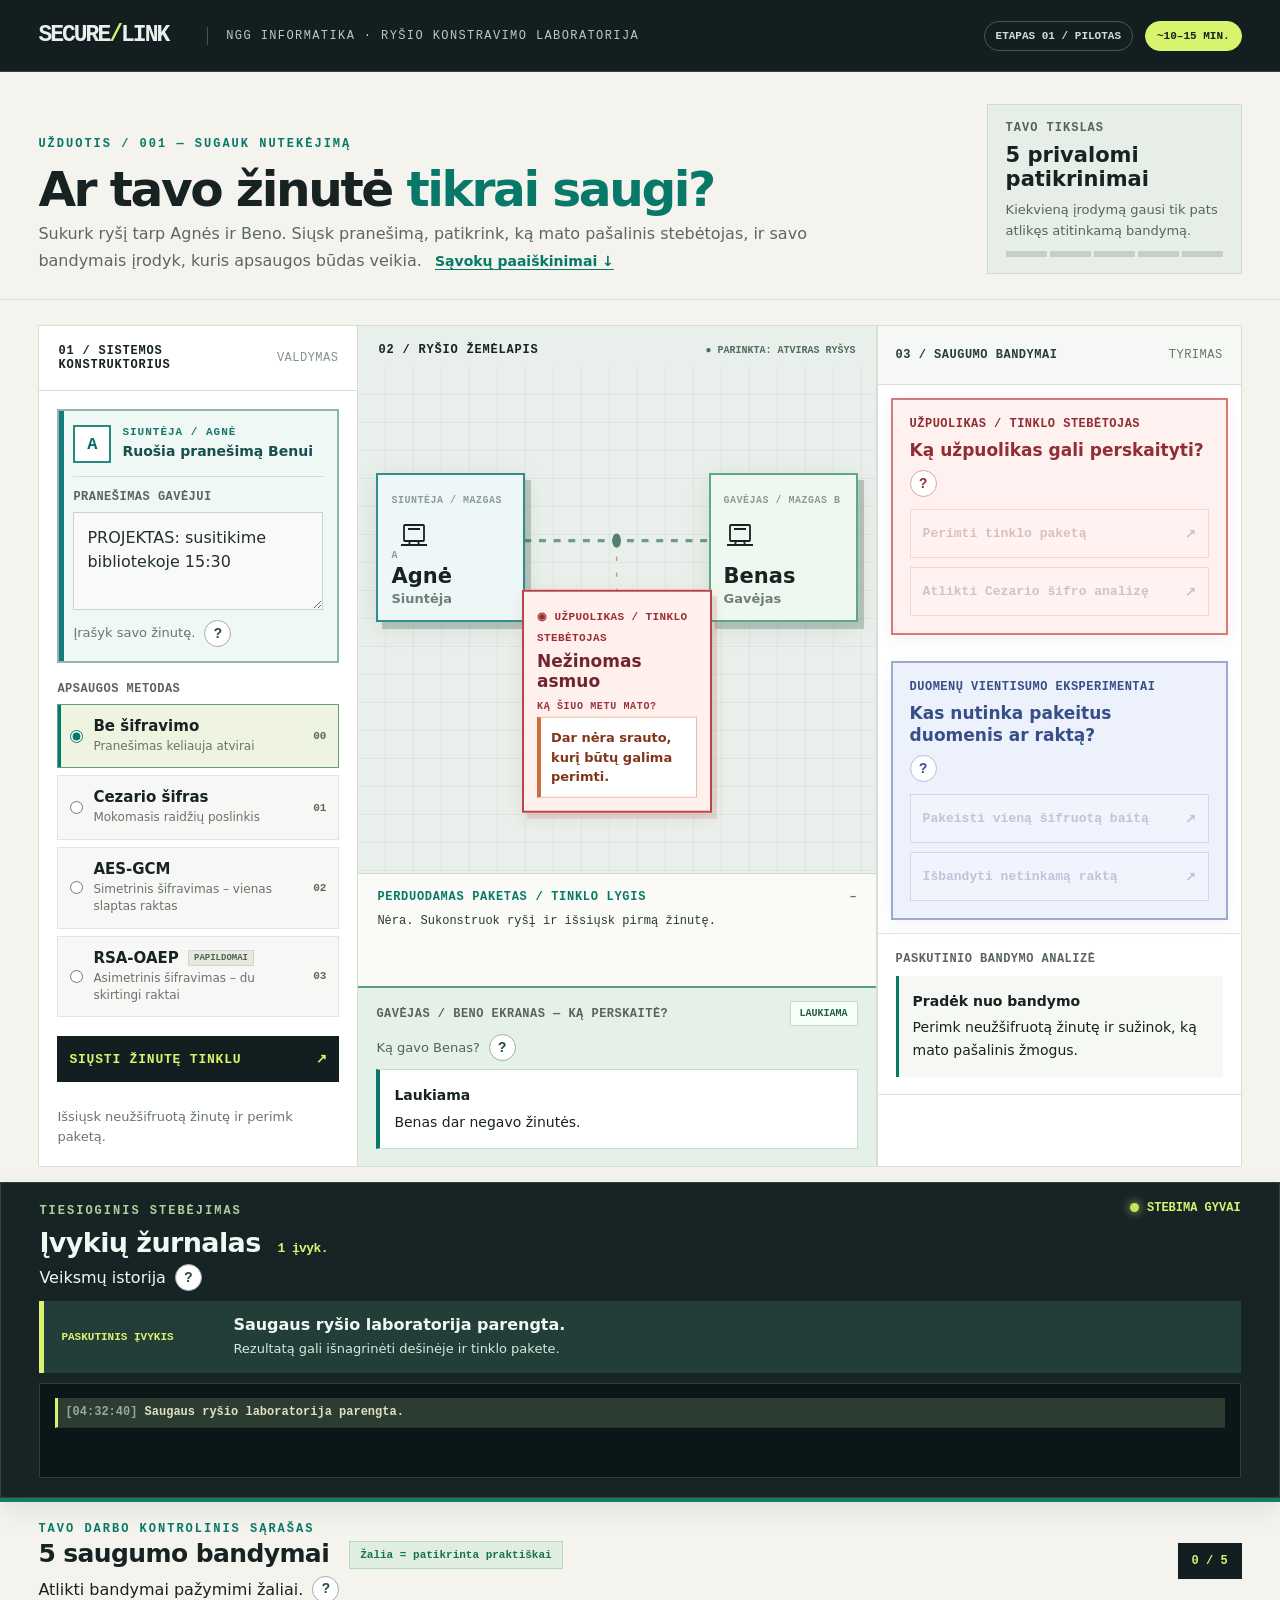
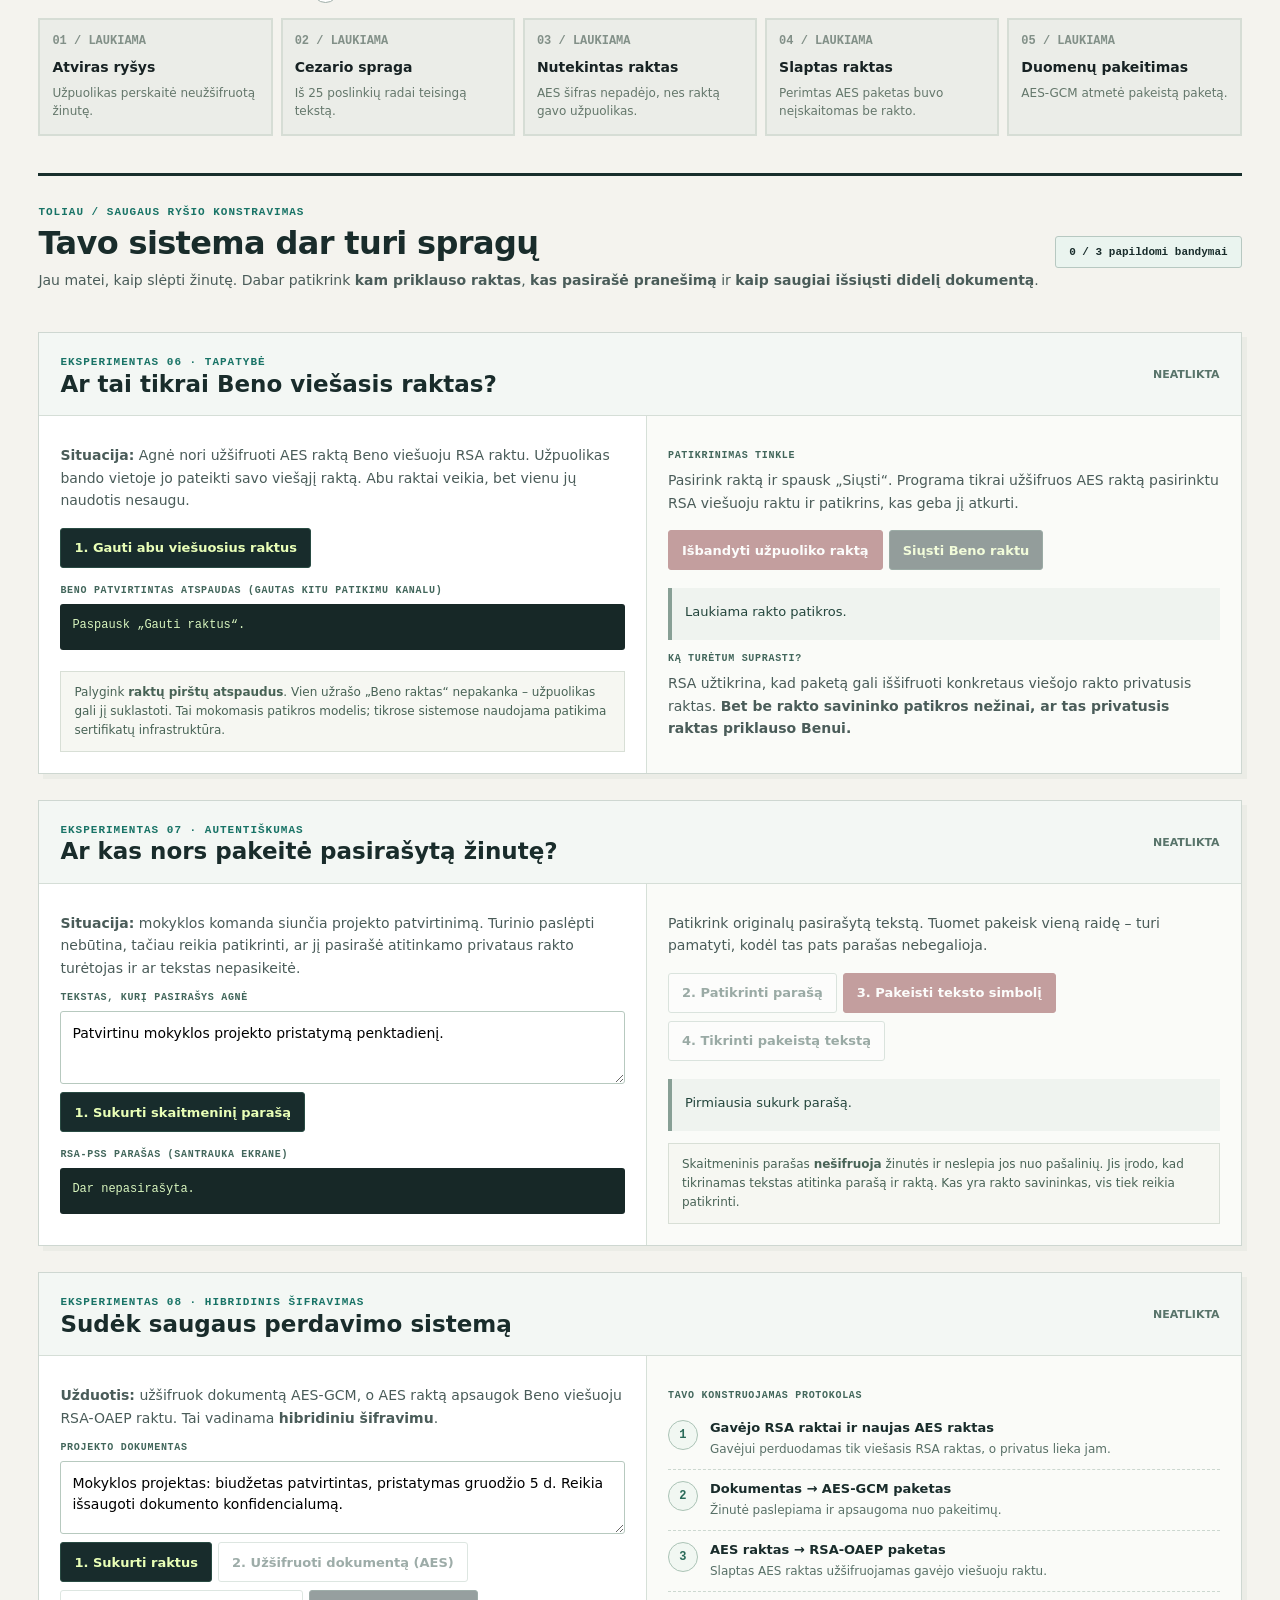
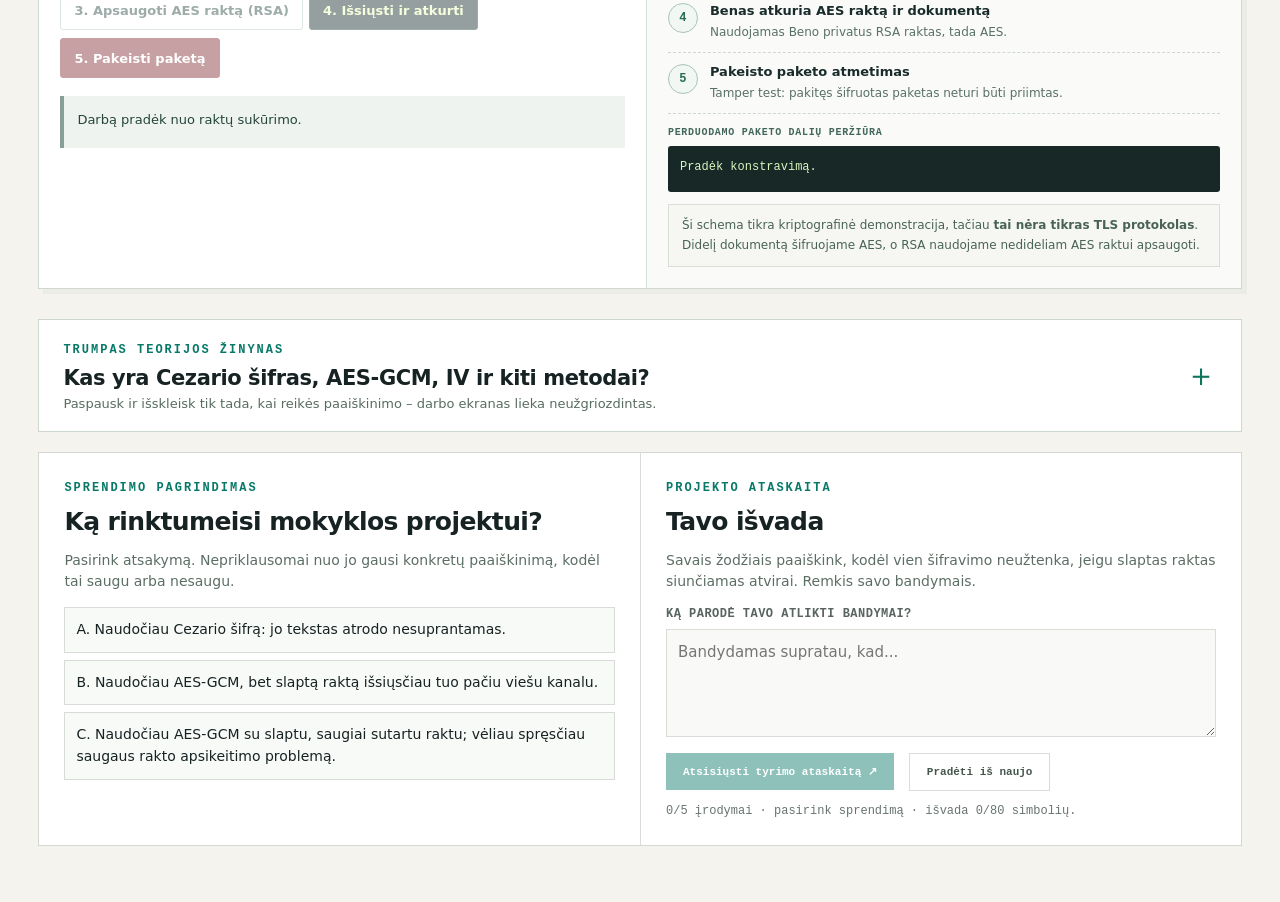
==== commit 113316e5: "SECURE LINK v5.51: prijungti tris naujus eksperimentus ir jų pažangos saugojimą (secure-link.html)" ====
--- a/secure-link.html
+++ b/secure-link.html
@@ -204,6 +204,7 @@
 <article><h3>Skaitmeninis parašas ir sertifikatas</h3><p>Parašu galima patikrinti duomenų vientisumą ir ryšį su pasirašymo raktu. Sertifikatas padeda patikrinti, kam priklauso viešasis raktas; pats šifravimas savaime tapatybės negarantuoja.</p></article>
 </div><p class="term-footer">Papildomi AES režimai, pvz., CTR ir CBC, egzistuoja, tačiau be papildomos autentifikavimo apsaugos jie netikrina duomenų pakeitimų taip, kaip AES-GCM. Dėl aiškumo šioje demonstracijoje pasirinktas AES-GCM.</p></details></section>
 <section class="reflection" id="conclusions" aria-label="Galutinė tyrimo ataskaita"><div><div class="overline">SPRENDIMO PAGRINDIMAS</div><h2>Ką rinktumeisi mokyklos projektui?</h2><p>Pasirink atsakymą. Nepriklausomai nuo jo gausi konkretų paaiškinimą, kodėl tai saugu arba nesaugu.</p><div id="quizOptions"></div><div id="quizFeedback" class="quizfeedback" role="status"></div></div><div><div class="overline">PROJEKTO ATASKAITA</div><h2>Tavo išvada</h2><p>Savais žodžiais paaiškink, kodėl vien šifravimo neužtenka, jeigu slaptas raktas siunčiamas atvirai. Remkis savo bandymais.</p><label class="field-label" for="conclusion">Ką parodė tavo atlikti bandymai?</label><textarea id="conclusion" class="report-write" maxlength="1600" placeholder="Bandydamas supratau, kad..." aria-describedby="reportHint"></textarea><div class="inline-pair"><button id="download" class="download" type="button" disabled>Atsisiųsti tyrimo ataskaitą ↗</button><button id="restart" class="secondary-btn" type="button">Pradėti iš naujo</button></div><div class="notice" id="reportHint" role="status">Norint baigti: surink 5 įrodymus, pasirink argumentuotą atsakymą ir parašyk išvadą (bent 80 simbolių).</div></div></section>
+<script src="secure-link-extra.js?v=5.51.0"></script>
 <script>
 (()=>{'use strict';
 const $=id=>document.getElementById(id);const enc=new TextEncoder(),dec=new TextDecoder();
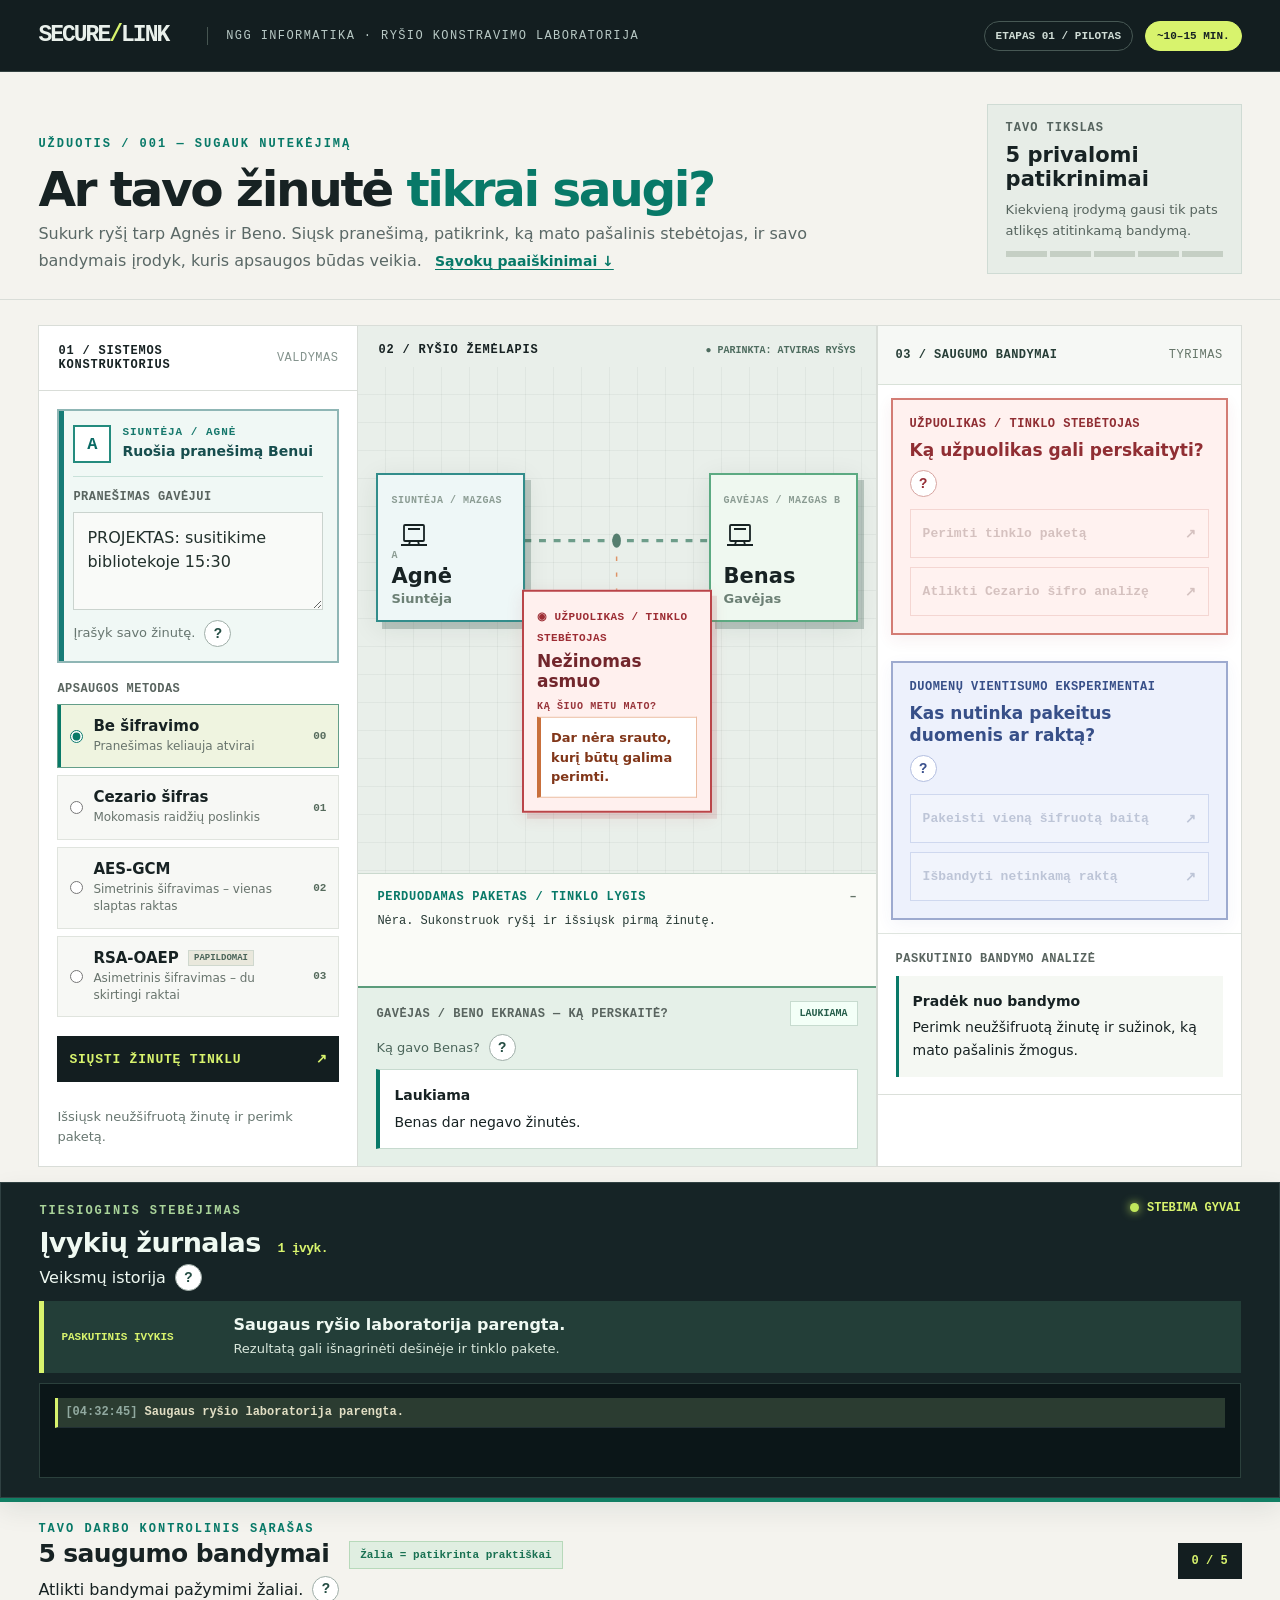
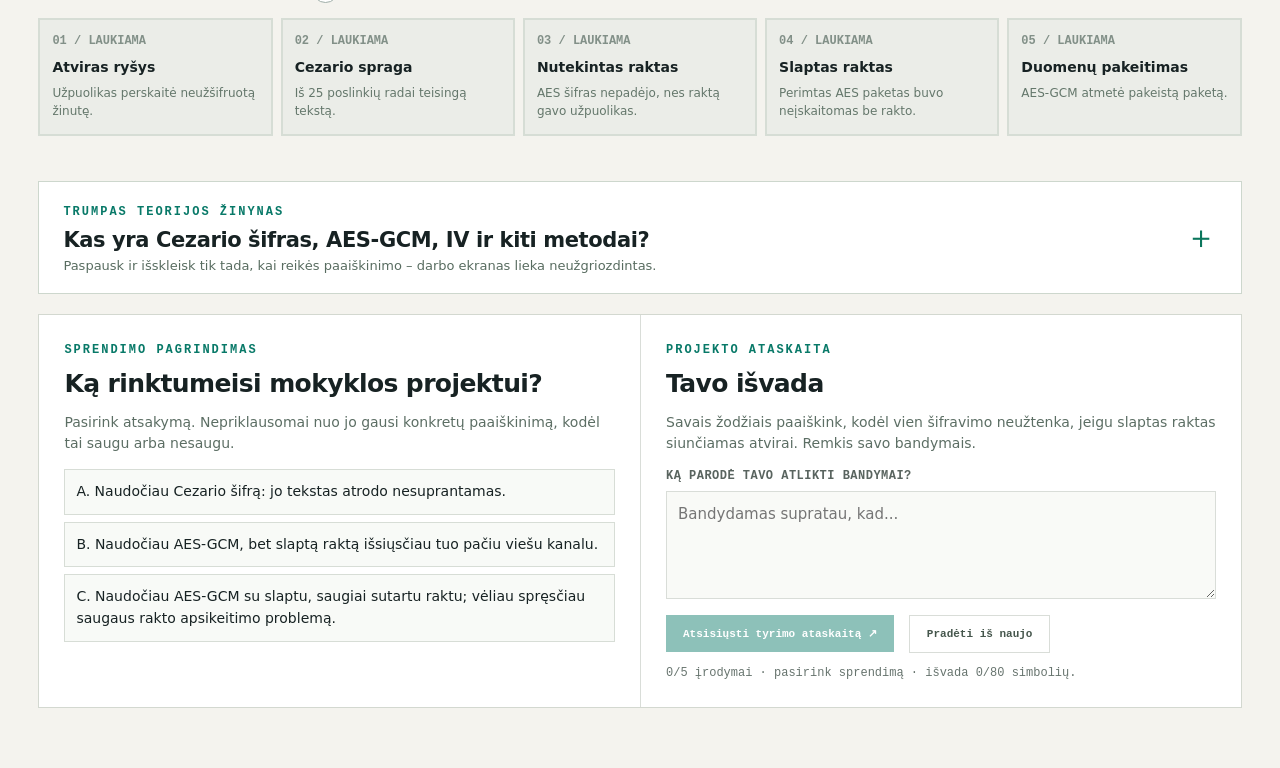
==== commit 502cb442: "Rollback SECURE LINK v5.51 -> v5.50: grąžinti secure-link.html" ====
--- a/secure-link.html
+++ b/secure-link.html
@@ -204,7 +204,6 @@
 <article><h3>Skaitmeninis parašas ir sertifikatas</h3><p>Parašu galima patikrinti duomenų vientisumą ir ryšį su pasirašymo raktu. Sertifikatas padeda patikrinti, kam priklauso viešasis raktas; pats šifravimas savaime tapatybės negarantuoja.</p></article>
 </div><p class="term-footer">Papildomi AES režimai, pvz., CTR ir CBC, egzistuoja, tačiau be papildomos autentifikavimo apsaugos jie netikrina duomenų pakeitimų taip, kaip AES-GCM. Dėl aiškumo šioje demonstracijoje pasirinktas AES-GCM.</p></details></section>
 <section class="reflection" id="conclusions" aria-label="Galutinė tyrimo ataskaita"><div><div class="overline">SPRENDIMO PAGRINDIMAS</div><h2>Ką rinktumeisi mokyklos projektui?</h2><p>Pasirink atsakymą. Nepriklausomai nuo jo gausi konkretų paaiškinimą, kodėl tai saugu arba nesaugu.</p><div id="quizOptions"></div><div id="quizFeedback" class="quizfeedback" role="status"></div></div><div><div class="overline">PROJEKTO ATASKAITA</div><h2>Tavo išvada</h2><p>Savais žodžiais paaiškink, kodėl vien šifravimo neužtenka, jeigu slaptas raktas siunčiamas atvirai. Remkis savo bandymais.</p><label class="field-label" for="conclusion">Ką parodė tavo atlikti bandymai?</label><textarea id="conclusion" class="report-write" maxlength="1600" placeholder="Bandydamas supratau, kad..." aria-describedby="reportHint"></textarea><div class="inline-pair"><button id="download" class="download" type="button" disabled>Atsisiųsti tyrimo ataskaitą ↗</button><button id="restart" class="secondary-btn" type="button">Pradėti iš naujo</button></div><div class="notice" id="reportHint" role="status">Norint baigti: surink 5 įrodymus, pasirink argumentuotą atsakymą ir parašyk išvadą (bent 80 simbolių).</div></div></section>
-<script src="secure-link-extra.js?v=5.51.0"></script>
 <script>
 (()=>{'use strict';
 const $=id=>document.getElementById(id);const enc=new TextEncoder(),dec=new TextDecoder();
